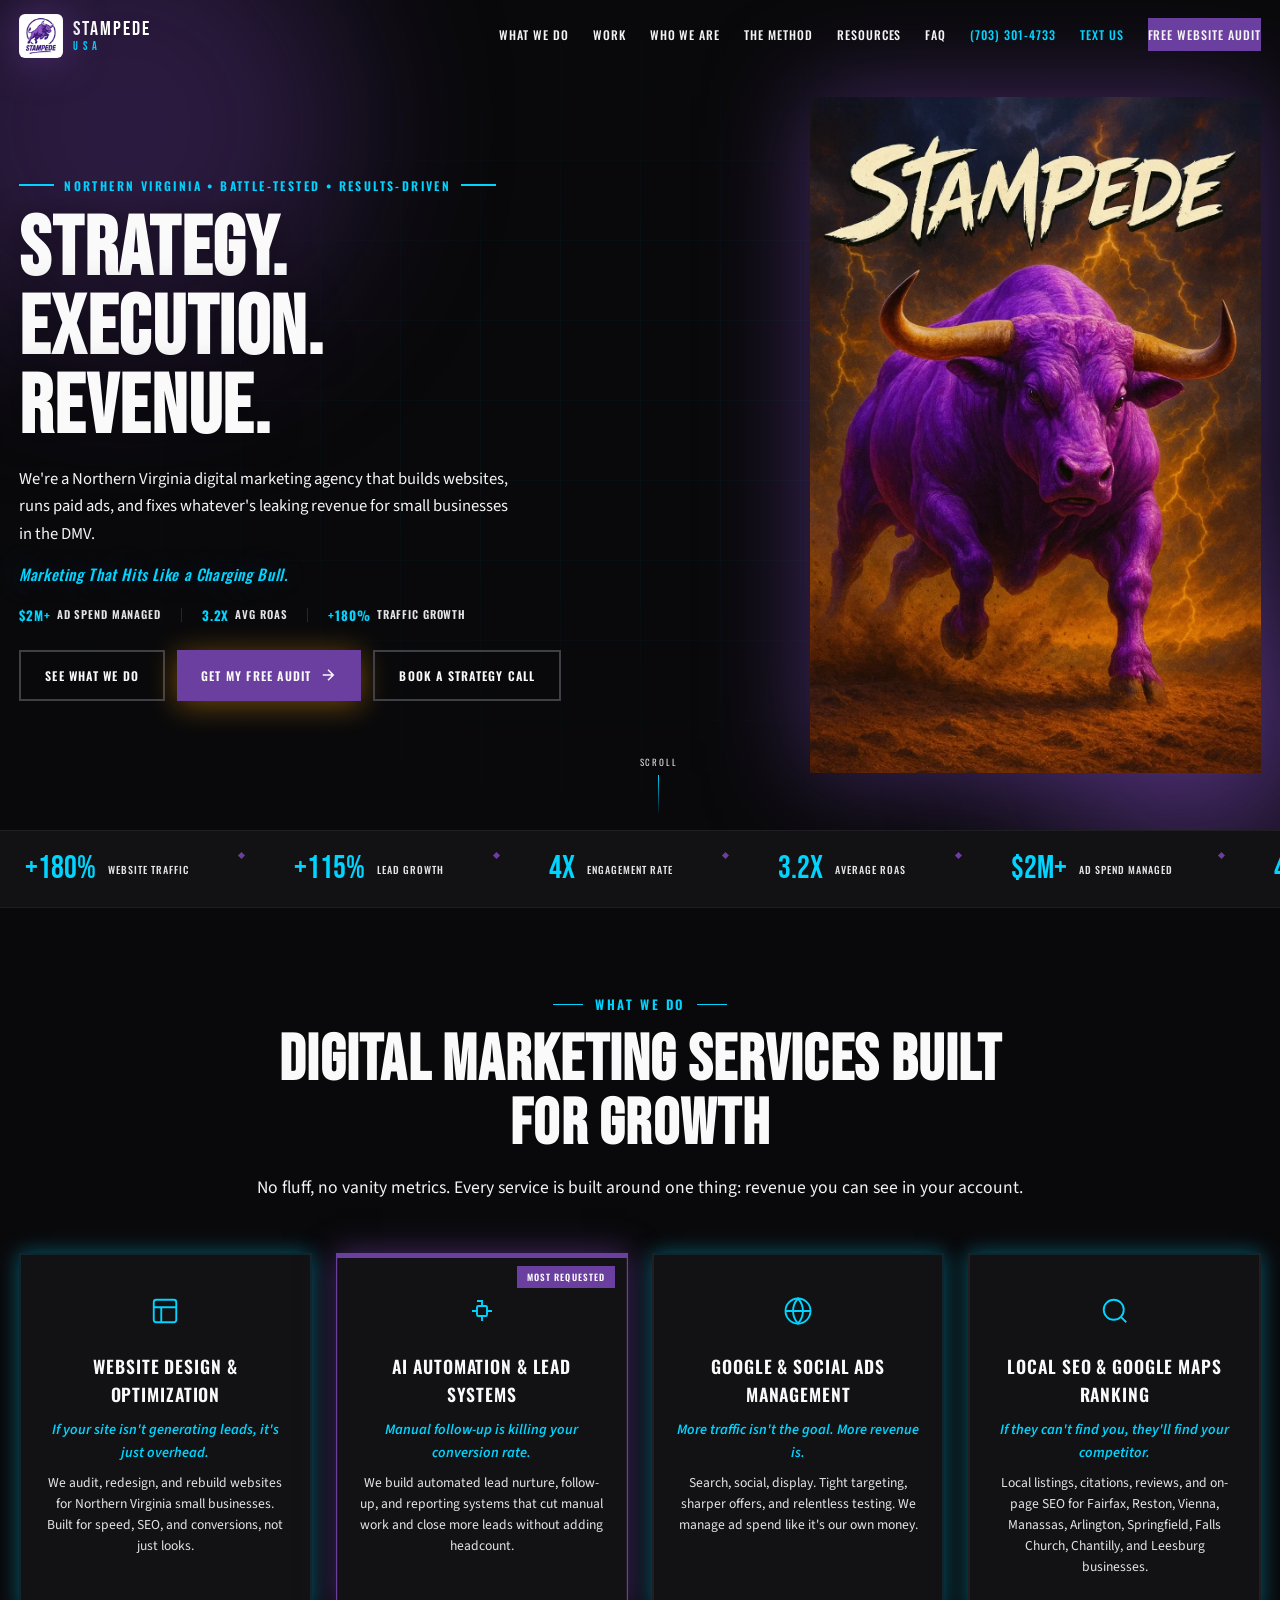
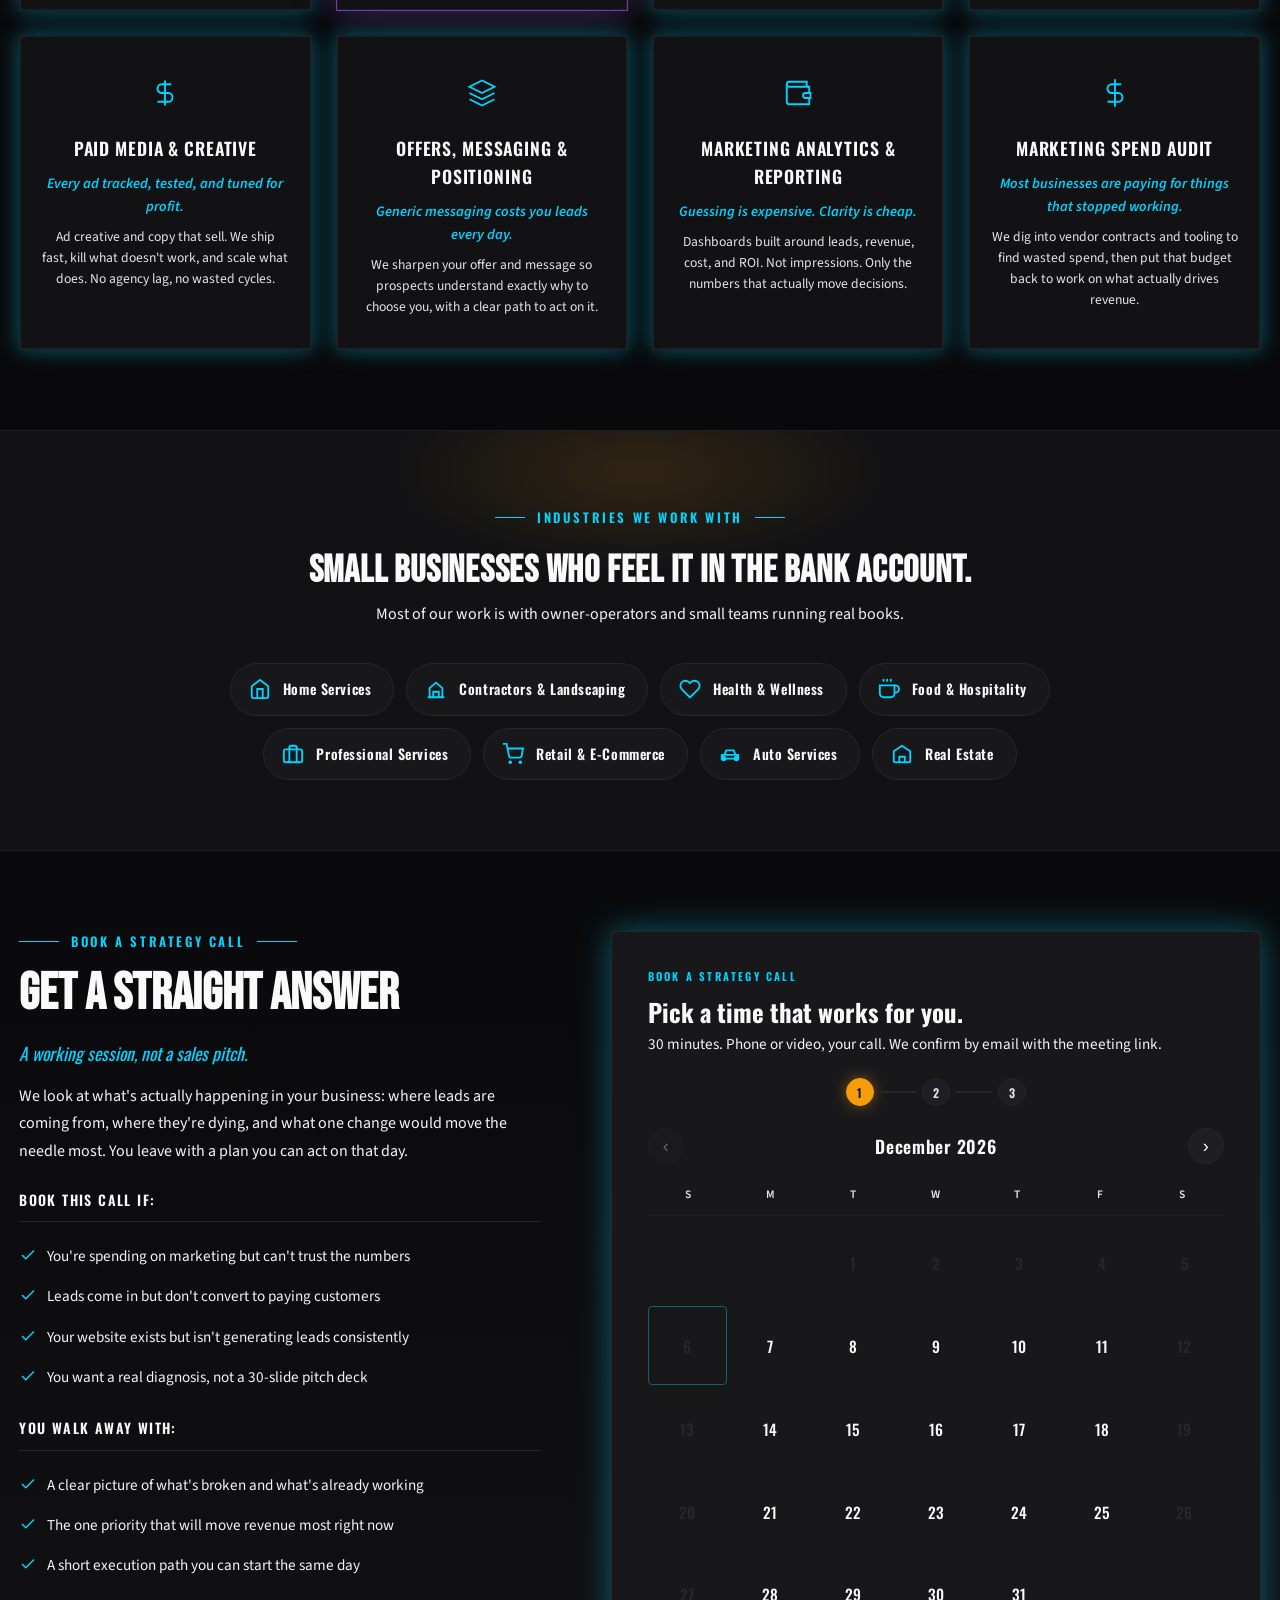
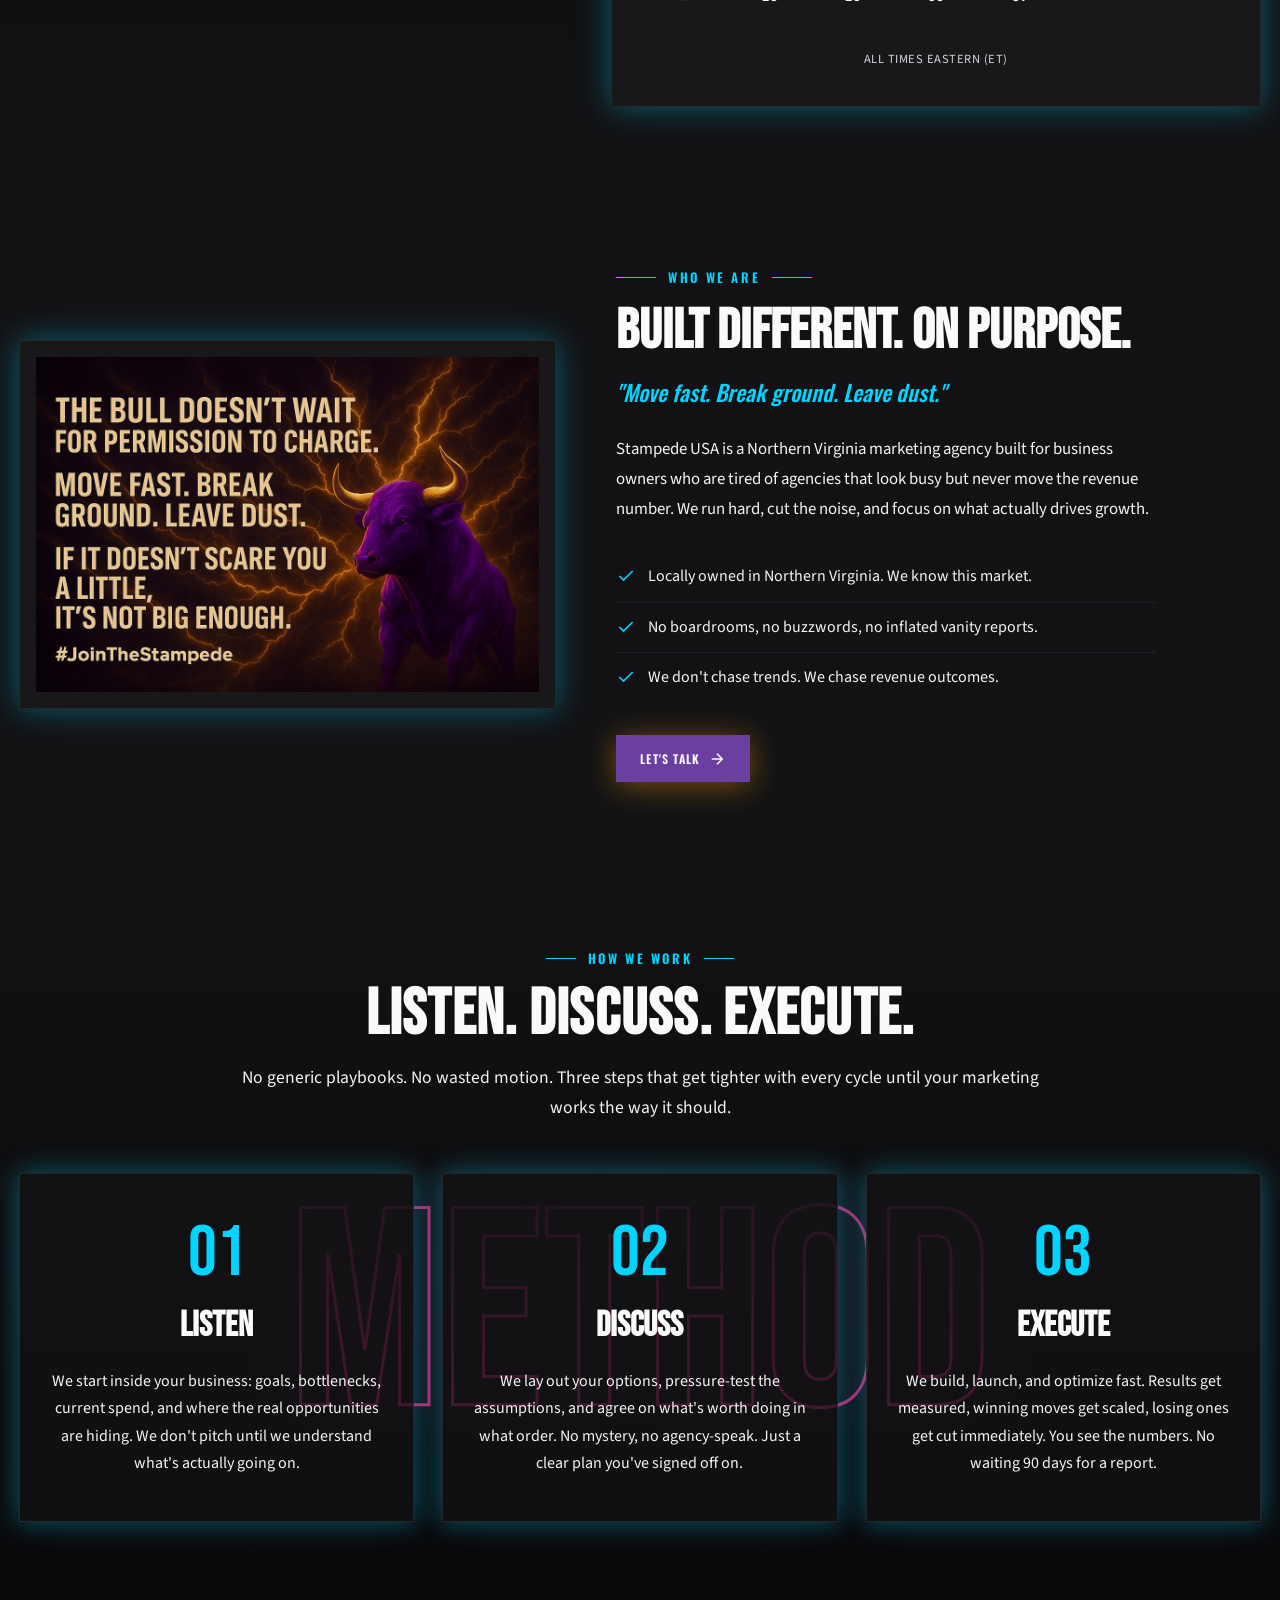
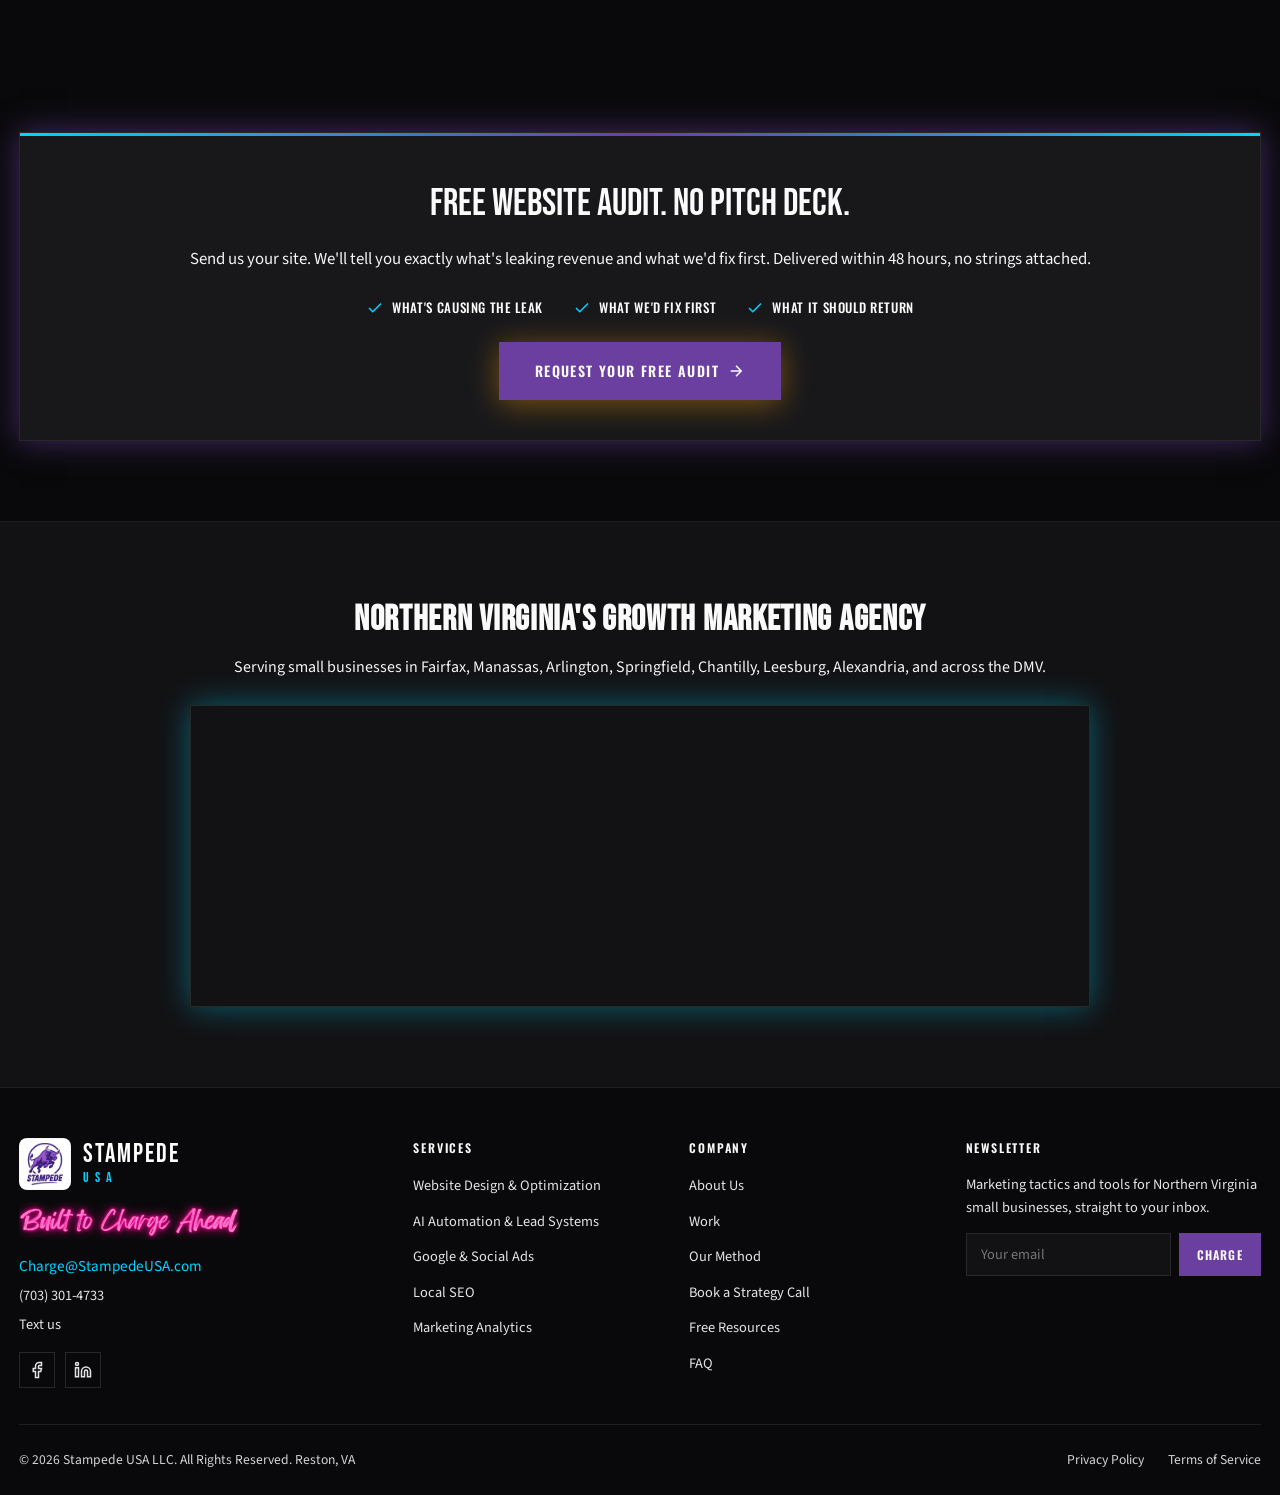
==== index.html @ 3014bf24 "Audit remediation: bot protection, image weight, dead code, exposure Bot protection: - Honeypot fiel" ====
<!DOCTYPE html>
<html lang="en">
<head>
  <meta charset="UTF-8">
  <meta name="viewport" content="width=device-width, initial-scale=1.0">

  <!-- ═══════════════════════════════════════════════════════════
       SEO — TITLE & META
       Title: 56 chars, keyword-first, under 60-char cutoff
       Description: 158 chars, geo-specific, conversion-oriented
  ═══════════════════════════════════════════════════════════ -->
  <title>Stampede USA | Digital Marketing Agency Northern Virginia</title>
  <meta name="description" content="Northern Virginia digital marketing agency. More leads, more revenue. Websites, paid ads, local SEO, and AI automation for DMV small businesses.">
  <meta name="robots" content="index, follow">
  <link rel="canonical" href="https://www.stampedeusa.com/">

  <!-- ═══════════════════════════════════════════════════════════
       OPEN GRAPH — Social sharing previews
  ═══════════════════════════════════════════════════════════ -->
  <meta property="og:type" content="website">
  <meta property="og:site_name" content="Stampede USA">
  <meta property="og:title" content="Stampede USA | Digital Marketing Agency Northern Virginia">
  <meta property="og:description" content="Northern Virginia digital marketing agency. More leads, more revenue. Websites, paid ads, local SEO, and AI automation for DMV small businesses.">
  <meta property="og:url" content="https://www.stampedeusa.com/">
  <meta property="og:image" content="https://www.stampedeusa.com/assets/images/og-image.jpg">
  <meta property="og:image:width" content="1024">
  <meta property="og:image:height" content="1024">
  <meta name="twitter:card" content="summary_large_image">
  <meta name="twitter:title" content="Stampede USA | Digital Marketing Agency Northern Virginia">
  <meta name="twitter:description" content="Northern Virginia digital marketing agency. More leads, more revenue. Websites, paid ads, local SEO, and AI automation for DMV small businesses.">
  <meta name="twitter:image" content="https://www.stampedeusa.com/assets/images/og-image.jpg">

  <!-- ═══════════════════════════════════════════════════════════
       SCHEMA MARKUP — LocalBusiness + Service + FAQPage
       Placed in <head> to ensure crawlability (not blocked by
       Squarespace's rendering pipeline)
  ═══════════════════════════════════════════════════════════ -->
  <script type="application/ld+json">
  {
    "@context": "https://schema.org",
    "@graph": [
      {
        "@type": "LocalBusiness",
        "@id": "https://www.stampedeusa.com/#business",
        "name": "Stampede USA",
        "description": "Digital marketing agency in Northern Virginia specializing in websites, paid ads, local SEO, and AI automation for small businesses.",
        "url": "https://www.stampedeusa.com",
        "telephone": "+17033014733",
        "email": "charge@stampedeusa.com",
        "logo": "https://www.stampedeusa.com/assets/images/favicon.png",
        "image": "https://www.stampedeusa.com/assets/images/og-image.jpg",
        "address": {
          "@type": "PostalAddress",
          "addressLocality": "Reston",
          "addressRegion": "VA",
          "postalCode": "20190",
          "addressCountry": "US"
        },
        "geo": {
          "@type": "GeoCoordinates",
          "latitude": 38.9587,
          "longitude": -77.3464
        },
        "areaServed": [
          "Fairfax", "Manassas", "Arlington",
          "Springfield", "Chantilly", "Leesburg",
          "Alexandria", "Northern Virginia", "DMV"
        ],
        "serviceType": [
          "Digital Marketing",
          "Website Design",
          "Google Ads Management",
          "Local SEO",
          "AI Automation",
          "Paid Media",
          "Marketing Analytics"
        ],
        "priceRange": "$$",
        "openingHoursSpecification": {
          "@type": "OpeningHoursSpecification",
          "dayOfWeek": ["Monday","Tuesday","Wednesday","Thursday","Friday"],
          "opens": "09:00",
          "closes": "18:00"
        },
        "sameAs": [
          "https://www.facebook.com/RunWithStampede",
          "https://www.linkedin.com/company/stampedeusa/"
        ]
      },
      {
        "@type": "WebSite",
        "@id": "https://www.stampedeusa.com/#website",
        "url": "https://www.stampedeusa.com",
        "name": "Stampede USA",
        "description": "Northern Virginia digital marketing agency",
        "publisher": {"@id": "https://www.stampedeusa.com/#business"}
      },
      {
        "@type": "WebPage",
        "@id": "https://www.stampedeusa.com/#webpage",
        "url": "https://www.stampedeusa.com",
        "name": "Stampede USA | Digital Marketing Agency Northern Virginia",
        "isPartOf": {"@id": "https://www.stampedeusa.com/#website"},
        "about": {"@id": "https://www.stampedeusa.com/#business"},
        "description": "Northern Virginia digital marketing agency helping small businesses get more leads, revenue, and growth.",
        "breadcrumb": {
          "@type": "BreadcrumbList",
          "itemListElement": [{"@type": "ListItem", "position": 1, "name": "Home", "item": "https://www.stampedeusa.com"}]
        }
      }
    ]
  }
  </script>

  <!-- ═══════════════════════════════════════════════════════════
       PERFORMANCE — Font preconnect + preload
       Eliminates render-blocking font requests
  ═══════════════════════════════════════════════════════════ -->
  <link rel="preconnect" href="https://fonts.googleapis.com">
  <link rel="preconnect" href="https://fonts.gstatic.com" crossorigin>
  <link rel="preload" as="style" href="https://fonts.googleapis.com/css2?family=Bebas+Neue&family=Oswald:wght@400;500;600&family=Source+Sans+3:wght@400;600&display=swap">
  <link rel="stylesheet" href="https://fonts.googleapis.com/css2?family=Bebas+Neue&family=Oswald:wght@400;500;600&family=Source+Sans+3:wght@400;600&display=swap" media="print" onload="this.media='all'">
  <noscript><link rel="stylesheet" href="https://fonts.googleapis.com/css2?family=Bebas+Neue&family=Oswald:wght@400;500;600&family=Source+Sans+3:wght@400;600&display=swap"></noscript>

  <!-- FAVICON — replace with actual favicon files -->
  <link rel="icon" type="image/png" href="assets/images/favicon.png">
  <link rel="apple-touch-icon" href="assets/images/apple-touch-icon.png">

  <!-- STYLESHEET -->
  <link rel="stylesheet" href="css/style.css">

  <!-- ═══════════════════════════════════════════════════════════
       GOOGLE ANALYTICS 4 — G-9PWD1RL4FX
  ═══════════════════════════════════════════════════════════ -->
  <script async src="https://www.googletagmanager.com/gtag/js?id=G-9PWD1RL4FX"></script>
  <script>
    window.dataLayer = window.dataLayer || [];
    function gtag(){dataLayer.push(arguments);}
    gtag('js', new Date());
    gtag('config', 'G-9PWD1RL4FX');
  </script>
</head>
<body>

<!-- ═══════════════════════════════════════════════════════════════
     SKIP NAVIGATION — Accessibility / ADA (audit fix)
═══════════════════════════════════════════════════════════════ -->
<a href="#stmp-hero" class="skip-nav">Skip to main content</a>

<!-- ═══════════════════════════════════════════════════════════════
     NAVIGATION
     AUDIT FIX: Phone number added to nav (was footer-only)
     AUDIT FIX: Clean anchor links — no backtick syntax errors
═══════════════════════════════════════════════════════════════ -->
<nav id="stmp-nav" aria-label="Main navigation">
  <div class="stmp-nav-container">
    <a href="index.html" class="stmp-nav-logo" aria-label="Stampede USA Digital Marketing Agency in Northern Virginia">
      <img src="assets/images/favicon.png" alt="Stampede USA" width="44" height="44" loading="eager" style="height:44px;width:auto;">
      <span class="stmp-nav-logo-text">STAMPEDE <span>USA</span></span>
    </a>
    <ul class="stmp-nav-links" role="list">
      <li><a href="#stmp-services">What We Do</a></li>
      <li><a href="work.html">Work</a></li>
      <li><a href="#stmp-about">Who We Are</a></li>
      <li><a href="#stmp-method">The Method</a></li>
      <li><a href="resources.html">Resources</a></li>
      <li><a href="faq.html">FAQ</a></li>
      <!-- AUDIT FIX: Phone in nav for local B2B buyers who prefer to call -->
      <li><a href="tel:+17033014733" class="stmp-nav-phone" aria-label="Call Stampede USA">(703) 301-4733</a></li>
      <li><a href="sms:+17033014733" class="stmp-nav-phone" aria-label="Text Stampede USA">Text us</a></li>
      <li><a href="#stmp-audit" class="stmp-nav-cta" id="navAuditBtn">Free Website Audit</a></li>
    </ul>
    <button class="stmp-nav-toggle" id="stmpNavToggle" aria-label="Open navigation menu" aria-expanded="false" aria-controls="stmp-mobile-menu">
      <span></span><span></span><span></span>
    </button>
  </div>
</nav>

<!-- MOBILE MENU -->
<div id="stmp-mobile-menu" role="dialog" aria-modal="true" aria-label="Navigation menu">
  <button class="stmp-mobile-menu-close" id="stmpMobileClose" aria-label="Close navigation menu">&times;</button>
  <div class="stmp-mobile-menu-cta"><a href="#stmp-audit" class="mobileAuditBtn">Free Website Audit</a></div>
  <ul class="stmp-mobile-menu-links" role="list">
    <li><a href="#stmp-services">What We Do</a></li>
    <li><a href="work.html">Work</a></li>
    <li><a href="#stmp-about">Who We Are</a></li>
    <li><a href="#stmp-method">The Method</a></li>
    <li><a href="resources.html">Resources</a></li>
    <li><a href="faq.html">FAQ</a></li>
    <li><a href="tel:+17033014733">(703) 301-4733</a></li>
    <li><a href="sms:+17033014733">Text us</a></li>
    <li><a href="#stmp-strategy">Contact Us</a></li>
  </ul>
</div>

<!-- ═══════════════════════════════════════════════════════════════
     HERO
     SEO: H1 targets "digital marketing agency Northern Virginia"
     LCP: fetchpriority=high on WebP hero image
     CLS: explicit width/height on all images
═══════════════════════════════════════════════════════════════ -->
<main id="main-content">
<section id="stmp-hero" aria-label="Stampede USA Digital Marketing Agency in Northern Virginia">
  <div class="stmp-hero-grid" aria-hidden="true"></div>
  <div class="stmp-hero-orb stmp-hero-orb-1" aria-hidden="true"></div>
  <div class="stmp-hero-orb stmp-hero-orb-2" aria-hidden="true"></div>
  <div class="stmp-hero-orb stmp-hero-orb-3" aria-hidden="true"></div>
  <div class="stmp-hero-container">
    <div class="stmp-hero-content">
      <div class="stmp-hero-kicker" aria-hidden="true">Northern Virginia &bull; Battle-Tested &bull; Results-Driven</div>
      <h1 class="stmp-hero-headline">
        <span>Strategy.</span>
        <span>Execution.</span>
        <span>Revenue.</span>
      </h1>
      <p class="stmp-hero-sub">We're a Northern Virginia digital marketing agency that builds websites, runs paid ads, and fixes whatever's leaking revenue for small businesses in the DMV.</p>
      <p class="stmp-hero-tagline">Marketing That Hits Like a Charging Bull.</p>
      <div class="stmp-hero-proof" aria-label="Agency results at a glance">
        <div class="stmp-hero-proof-item"><strong>$2M+</strong> Ad Spend Managed</div>
        <div class="stmp-hero-proof-divider" aria-hidden="true"></div>
        <div class="stmp-hero-proof-item"><strong>3.2x</strong> Avg ROAS</div>
        <div class="stmp-hero-proof-divider" aria-hidden="true"></div>
        <div class="stmp-hero-proof-item"><strong>+180%</strong> Traffic Growth</div>
      </div>
      <div class="stmp-hero-buttons">
        <a href="#stmp-services" class="stmp-btn stmp-btn-secondary">See What We Do</a>
        <a href="#stmp-audit" class="stmp-btn stmp-btn-primary audit-trigger">
          Get My Free Audit
          <svg class="stmp-btn-arrow" width="18" height="18" viewBox="0 0 24 24" fill="none" stroke="currentColor" stroke-width="2" aria-hidden="true"><path d="M5 12h14M12 5l7 7-7 7"/></svg>
        </a>
        <a href="#stmp-strategy" class="stmp-btn stmp-btn-secondary">Book a Strategy Call</a>
      </div>
    </div>
    <div class="stmp-hero-visual" aria-hidden="true">
      <div class="stmp-hero-ring"></div>
      <div class="stmp-hero-ring stmp-hero-ring-2"></div>
      <img
        class="stmp-hero-bull"
        src="assets/images/bull.webp"
        alt="Stampede bull charging forward"
        width="460"
        height="520"
        fetchpriority="high"
        decoding="async">
    </div>
  </div>
  <div class="stmp-hero-scroll" aria-hidden="true">
    <span>Scroll</span>
    <div class="stmp-scroll-line"></div>
  </div>
</section>

<!-- MARQUEE: stats ticker -->
<div id="stmp-marquee" aria-label="Key agency performance metrics" role="region">
  <div class="stmp-marquee-track" aria-hidden="true">
    <div class="stmp-marquee-content">
      <div class="stmp-marquee-item"><span class="number">+180%</span><span class="label">Website Traffic</span></div><div class="stmp-marquee-divider"></div>
      <div class="stmp-marquee-item"><span class="number">+115%</span><span class="label">Lead Growth</span></div><div class="stmp-marquee-divider"></div>
      <div class="stmp-marquee-item"><span class="number">4x</span><span class="label">Engagement Rate</span></div><div class="stmp-marquee-divider"></div>
      <div class="stmp-marquee-item"><span class="number">3.2x</span><span class="label">Average ROAS</span></div><div class="stmp-marquee-divider"></div>
      <div class="stmp-marquee-item"><span class="number">$2M+</span><span class="label">Ad Spend Managed</span></div><div class="stmp-marquee-divider"></div>
      <div class="stmp-marquee-item"><span class="number">47%</span><span class="label">Avg Cost Reduction</span></div><div class="stmp-marquee-divider"></div>
      <div class="stmp-marquee-item"><span class="number">365</span><span class="label">Days Per Year</span></div><div class="stmp-marquee-divider"></div>
    </div>
    <div class="stmp-marquee-content" aria-hidden="true">
      <div class="stmp-marquee-item"><span class="number">+180%</span><span class="label">Website Traffic</span></div><div class="stmp-marquee-divider"></div>
      <div class="stmp-marquee-item"><span class="number">+115%</span><span class="label">Lead Growth</span></div><div class="stmp-marquee-divider"></div>
      <div class="stmp-marquee-item"><span class="number">4x</span><span class="label">Engagement Rate</span></div><div class="stmp-marquee-divider"></div>
      <div class="stmp-marquee-item"><span class="number">3.2x</span><span class="label">Average ROAS</span></div><div class="stmp-marquee-divider"></div>
      <div class="stmp-marquee-item"><span class="number">$2M+</span><span class="label">Ad Spend Managed</span></div><div class="stmp-marquee-divider"></div>
      <div class="stmp-marquee-item"><span class="number">47%</span><span class="label">Avg Cost Reduction</span></div><div class="stmp-marquee-divider"></div>
      <div class="stmp-marquee-item"><span class="number">365</span><span class="label">Days Per Year</span></div><div class="stmp-marquee-divider"></div>
    </div>
  </div>
</div>

<!-- ═══════════════════════════════════════════════════════════════
     SERVICES
     AUDIT FIX: AI Automation moved to position 2 — it's the
     actual market differentiator. No other local agency leads with it.
     H2 + H3 heading hierarchy clean throughout.
═══════════════════════════════════════════════════════════════ -->
<section id="stmp-services" class="stmp-section" aria-labelledby="services-heading">
  <div class="stmp-container">
    <div class="stmp-section-header stmp-reveal">
      <div class="stmp-section-tag">What We Do</div>
      <h2 class="stmp-section-title" id="services-heading">Digital Marketing Services Built for Growth</h2>
      <p class="stmp-section-sub">No fluff, no vanity metrics. Every service is built around one thing: revenue you can see in your account.</p>
    </div>
    <div class="stmp-services-grid">

      <article class="stmp-service-card stmp-reveal">
        <div class="stmp-service-icon" aria-hidden="true"><svg viewBox="0 0 24 24" fill="none" stroke="currentColor"><rect x="3" y="3" width="18" height="18" rx="2"/><path d="M3 9h18M9 21V9"/></svg></div>
        <h3 class="stmp-service-title">Website Design &amp; Optimization</h3>
        <p class="stmp-service-hook">If your site isn't generating leads, it's just overhead.</p>
        <p class="stmp-service-desc">We audit, redesign, and rebuild websites for Northern Virginia small businesses. Built for speed, SEO, and conversions, not just looks.</p>
      </article>

      <!-- AUDIT FIX: AI Automation promoted to #2 — genuine market differentiator -->
      <article class="stmp-service-card stmp-service-card--featured stmp-reveal stmp-reveal-delay-1">
        <div class="stmp-service-featured-badge">Most Requested</div>
        <div class="stmp-service-icon" aria-hidden="true"><svg viewBox="0 0 24 24" fill="none" stroke="currentColor"><path d="M12 8V4H8"/><rect x="8" y="8" width="8" height="8" rx="1"/><path d="M4 12h4M16 12h4M12 16v4"/></svg></div>
        <h3 class="stmp-service-title">AI Automation &amp; Lead Systems</h3>
        <p class="stmp-service-hook">Manual follow-up is killing your conversion rate.</p>
        <p class="stmp-service-desc">We build automated lead nurture, follow-up, and reporting systems that cut manual work and close more leads without adding headcount.</p>
      </article>

      <article class="stmp-service-card stmp-reveal stmp-reveal-delay-2">
        <div class="stmp-service-icon" aria-hidden="true"><svg viewBox="0 0 24 24" fill="none" stroke="currentColor"><circle cx="12" cy="12" r="10"/><path d="M2 12h20M12 2a15.3 15.3 0 0 1 4 10 15.3 15.3 0 0 1-4 10 15.3 15.3 0 0 1-4-10 15.3 15.3 0 0 1 4-10z"/></svg></div>
        <h3 class="stmp-service-title">Google &amp; Social Ads Management</h3>
        <p class="stmp-service-hook">More traffic isn't the goal. More revenue is.</p>
        <p class="stmp-service-desc">Search, social, display. Tight targeting, sharper offers, and relentless testing. We manage ad spend like it's our own money.</p>
      </article>

      <article class="stmp-service-card stmp-reveal stmp-reveal-delay-3">
        <div class="stmp-service-icon" aria-hidden="true"><svg viewBox="0 0 24 24" fill="none" stroke="currentColor"><circle cx="11" cy="11" r="8"/><path d="m21 21-4.35-4.35"/></svg></div>
        <h3 class="stmp-service-title">Local SEO &amp; Google Maps Ranking</h3>
        <p class="stmp-service-hook">If they can't find you, they'll find your competitor.</p>
        <p class="stmp-service-desc">Local listings, citations, reviews, and on-page SEO for Fairfax, Reston, Vienna, Manassas, Arlington, Springfield, Falls Church, Chantilly, and Leesburg businesses.</p>
      </article>

      <article class="stmp-service-card stmp-reveal">
        <div class="stmp-service-icon" aria-hidden="true"><svg viewBox="0 0 24 24" fill="none" stroke="currentColor"><path d="M12 2v20M17 5H9.5a3.5 3.5 0 0 0 0 7h5a3.5 3.5 0 0 1 0 7H6"/></svg></div>
        <h3 class="stmp-service-title">Paid Media &amp; Creative</h3>
        <p class="stmp-service-hook">Every ad tracked, tested, and tuned for profit.</p>
        <p class="stmp-service-desc">Ad creative and copy that sell. We ship fast, kill what doesn't work, and scale what does. No agency lag, no wasted cycles.</p>
      </article>

      <article class="stmp-service-card stmp-reveal stmp-reveal-delay-1">
        <div class="stmp-service-icon" aria-hidden="true"><svg viewBox="0 0 24 24" fill="none" stroke="currentColor"><polygon points="12 2 2 7 12 12 22 7 12 2"/><polyline points="2 17 12 22 22 17"/><polyline points="2 12 12 17 22 12"/></svg></div>
        <h3 class="stmp-service-title">Offers, Messaging &amp; Positioning</h3>
        <p class="stmp-service-hook">Generic messaging costs you leads every day.</p>
        <p class="stmp-service-desc">We sharpen your offer and message so prospects understand exactly why to choose you, with a clear path to act on it.</p>
      </article>

      <article class="stmp-service-card stmp-reveal stmp-reveal-delay-2">
        <div class="stmp-service-icon" aria-hidden="true"><svg viewBox="0 0 24 24" fill="none" stroke="currentColor"><path d="M21 12V7H5a2 2 0 0 1 0-4h14v4"/><path d="M3 5v14a2 2 0 0 0 2 2h16v-5"/><path d="M18 12a2 2 0 0 0 0 4h4v-4Z"/></svg></div>
        <h3 class="stmp-service-title">Marketing Analytics &amp; Reporting</h3>
        <p class="stmp-service-hook">Guessing is expensive. Clarity is cheap.</p>
        <p class="stmp-service-desc">Dashboards built around leads, revenue, cost, and ROI. Not impressions. Only the numbers that actually move decisions.</p>
      </article>

      <article class="stmp-service-card stmp-reveal stmp-reveal-delay-3">
        <div class="stmp-service-icon" aria-hidden="true"><svg viewBox="0 0 24 24" fill="none" stroke="currentColor"><line x1="12" y1="1" x2="12" y2="23"/><path d="M17 5H9.5a3.5 3.5 0 0 0 0 7h5a3.5 3.5 0 0 1 0 7H6"/></svg></div>
        <h3 class="stmp-service-title">Marketing Spend Audit</h3>
        <p class="stmp-service-hook">Most businesses are paying for things that stopped working.</p>
        <p class="stmp-service-desc">We dig into vendor contracts and tooling to find wasted spend, then put that budget back to work on what actually drives revenue.</p>
      </article>

    </div>
  </div>
</section>

<!-- ═══════════════════════════════════════════════════════════════
     INDUSTRIES WE WORK WITH
═══════════════════════════════════════════════════════════════ -->
<section id="stmp-industries" class="stmp-industries-section" aria-labelledby="industries-heading">
  <div class="stmp-container">
    <div class="stmp-industries-head stmp-reveal">
      <div class="stmp-section-tag">Industries We Work With</div>
      <h2 class="stmp-industries-title" id="industries-heading">Small businesses who feel it in the bank account.</h2>
      <p class="stmp-industries-sub">Most of our work is with owner-operators and small teams running real books.</p>
    </div>
    <div class="stmp-industries-grid stmp-reveal">
      <div class="stmp-industry-tile">
        <svg viewBox="0 0 24 24" fill="none" stroke="currentColor" stroke-width="2" aria-hidden="true"><path d="M3 9l9-7 9 7v11a2 2 0 0 1-2 2H5a2 2 0 0 1-2-2z"/><polyline points="9 22 9 12 15 12 15 22"/></svg>
        <span>Home Services</span>
      </div>
      <div class="stmp-industry-tile">
        <svg viewBox="0 0 24 24" fill="none" stroke="currentColor" stroke-width="2" aria-hidden="true"><path d="M3 21h18M5 21V11l7-6 7 6v10"/><path d="M9 21v-6h6v6"/></svg>
        <span>Contractors &amp; Landscaping</span>
      </div>
      <div class="stmp-industry-tile">
        <svg viewBox="0 0 24 24" fill="none" stroke="currentColor" stroke-width="2" aria-hidden="true"><path d="M20.84 4.61a5.5 5.5 0 0 0-7.78 0L12 5.67l-1.06-1.06a5.5 5.5 0 0 0-7.78 7.78l1.06 1.06L12 21.23l7.78-7.78 1.06-1.06a5.5 5.5 0 0 0 0-7.78z"/></svg>
        <span>Health &amp; Wellness</span>
      </div>
      <div class="stmp-industry-tile">
        <svg viewBox="0 0 24 24" fill="none" stroke="currentColor" stroke-width="2" aria-hidden="true"><path d="M18 8h1a4 4 0 0 1 0 8h-1"/><path d="M2 8h16v9a4 4 0 0 1-4 4H6a4 4 0 0 1-4-4z"/><line x1="6" y1="1" x2="6" y2="4"/><line x1="10" y1="1" x2="10" y2="4"/><line x1="14" y1="1" x2="14" y2="4"/></svg>
        <span>Food &amp; Hospitality</span>
      </div>
      <div class="stmp-industry-tile">
        <svg viewBox="0 0 24 24" fill="none" stroke="currentColor" stroke-width="2" aria-hidden="true"><rect x="2" y="7" width="20" height="14" rx="2"/><path d="M16 21V5a2 2 0 0 0-2-2h-4a2 2 0 0 0-2 2v16"/></svg>
        <span>Professional Services</span>
      </div>
      <div class="stmp-industry-tile">
        <svg viewBox="0 0 24 24" fill="none" stroke="currentColor" stroke-width="2" aria-hidden="true"><circle cx="9" cy="21" r="1"/><circle cx="20" cy="21" r="1"/><path d="M1 1h4l2.68 13.39a2 2 0 0 0 2 1.61h9.72a2 2 0 0 0 2-1.61L23 6H6"/></svg>
        <span>Retail &amp; E-Commerce</span>
      </div>
      <div class="stmp-industry-tile">
        <svg viewBox="0 0 24 24" fill="none" stroke="currentColor" stroke-width="2" aria-hidden="true"><path d="M7 17h10M6 13l2-5h8l2 5M7 17a2 2 0 1 1-4 0 2 2 0 0 1 4 0zM21 17a2 2 0 1 1-4 0 2 2 0 0 1 4 0zM3 13h18v4H3z"/></svg>
        <span>Auto Services</span>
      </div>
      <div class="stmp-industry-tile">
        <svg viewBox="0 0 24 24" fill="none" stroke="currentColor" stroke-width="2" aria-hidden="true"><path d="M3 21V9l9-6 9 6v12"/><path d="M9 21v-6h6v6"/><path d="M3 21h18"/></svg>
        <span>Real Estate</span>
      </div>
    </div>
  </div>
</section>

<!-- ═══════════════════════════════════════════════════════════════
     STRATEGY CALL
     AUDIT FIX: Acuity iframe lazy-loaded via IntersectionObserver
     in main.js — eliminates LCP drag for users who never scroll here
═══════════════════════════════════════════════════════════════ -->
<section id="stmp-strategy" class="stmp-section" aria-labelledby="strategy-heading">
  <div class="stmp-container">
    <div class="stmp-strategy-layout">
      <div class="stmp-strategy-content stmp-reveal">
        <div class="stmp-strategy-tag">Book a Strategy Call</div>
        <h2 class="stmp-strategy-title" id="strategy-heading">Get a Straight Answer</h2>
        <p class="stmp-strategy-subtitle">A working session, not a sales pitch.</p>
        <p class="stmp-strategy-text">We look at what's actually happening in your business: where leads are coming from, where they're dying, and what one change would move the needle most. You leave with a plan you can act on that day.</p>
        <div class="stmp-strategy-list">
          <h3 class="stmp-list-heading">Book This Call If:</h3>
          <ul>
            <li><svg class="icon" width="18" height="18" viewBox="0 0 24 24" fill="none" stroke="currentColor" stroke-width="2" aria-hidden="true"><polyline points="20 6 9 17 4 12"/></svg>You're spending on marketing but can't trust the numbers</li>
            <li><svg class="icon" width="18" height="18" viewBox="0 0 24 24" fill="none" stroke="currentColor" stroke-width="2" aria-hidden="true"><polyline points="20 6 9 17 4 12"/></svg>Leads come in but don't convert to paying customers</li>
            <li><svg class="icon" width="18" height="18" viewBox="0 0 24 24" fill="none" stroke="currentColor" stroke-width="2" aria-hidden="true"><polyline points="20 6 9 17 4 12"/></svg>Your website exists but isn't generating leads consistently</li>
            <li><svg class="icon" width="18" height="18" viewBox="0 0 24 24" fill="none" stroke="currentColor" stroke-width="2" aria-hidden="true"><polyline points="20 6 9 17 4 12"/></svg>You want a real diagnosis, not a 30-slide pitch deck</li>
          </ul>
        </div>
        <div class="stmp-strategy-list">
          <h3 class="stmp-list-heading">You Walk Away With:</h3>
          <ul>
            <li><svg class="icon" width="18" height="18" viewBox="0 0 24 24" fill="none" stroke="currentColor" stroke-width="2" aria-hidden="true"><polyline points="20 6 9 17 4 12"/></svg>A clear picture of what's broken and what's already working</li>
            <li><svg class="icon" width="18" height="18" viewBox="0 0 24 24" fill="none" stroke="currentColor" stroke-width="2" aria-hidden="true"><polyline points="20 6 9 17 4 12"/></svg>The one priority that will move revenue most right now</li>
            <li><svg class="icon" width="18" height="18" viewBox="0 0 24 24" fill="none" stroke="currentColor" stroke-width="2" aria-hidden="true"><polyline points="20 6 9 17 4 12"/></svg>A short execution path you can start the same day</li>
          </ul>
        </div>
      </div>
      <!-- SCHEDULER (calendar picker + time slot + contact form) -->
      <div class="stmp-scheduler stmp-reveal stmp-reveal-delay-1" id="stmpScheduler">
        <div class="stmp-sched-card">

          <div class="stmp-sched-header">
            <div class="stmp-modal-eyebrow">Book a Strategy Call</div>
            <h3 class="stmp-sched-title" id="schedHeadline">Pick a time that works for you.</h3>
            <p class="stmp-sched-sub" id="schedSub">30 minutes. Phone or video, your call. We confirm by email with the meeting link.</p>
          </div>

          <div class="stmp-sched-progress" aria-hidden="true">
            <span class="stmp-sched-step-dot is-active" data-dot="1">1</span>
            <span class="stmp-sched-step-line"></span>
            <span class="stmp-sched-step-dot" data-dot="2">2</span>
            <span class="stmp-sched-step-line"></span>
            <span class="stmp-sched-step-dot" data-dot="3">3</span>
          </div>

          <!-- STEP 1: CALENDAR -->
          <div class="stmp-sched-step" data-step="calendar">
            <div class="stmp-cal-controls">
              <button type="button" class="stmp-cal-nav" id="stmpCalPrev" aria-label="Previous month">&#8249;</button>
              <div class="stmp-cal-title" id="stmpCalTitle" aria-live="polite">Month Year</div>
              <button type="button" class="stmp-cal-nav" id="stmpCalNext" aria-label="Next month">&#8250;</button>
            </div>
            <div class="stmp-cal-dow" aria-hidden="true">
              <span>S</span><span>M</span><span>T</span><span>W</span><span>T</span><span>F</span><span>S</span>
            </div>
            <div class="stmp-cal-grid" id="stmpCalGrid" role="grid"></div>
            <p class="stmp-sched-tz">All times Eastern (ET)</p>
          </div>

          <!-- STEP 2: TIME SLOTS -->
          <div class="stmp-sched-step" data-step="time" hidden>
            <button type="button" class="stmp-sched-back" data-back="calendar">&#8249; Back to calendar</button>
            <div class="stmp-sched-picked">
              Available on <strong id="stmpTimeDateLabel">—</strong>
            </div>
            <div class="stmp-time-grid" id="stmpTimeGrid" role="list"></div>
          </div>

          <!-- STEP 3: CONTACT FORM -->
          <div class="stmp-sched-step" data-step="form" hidden>
            <button type="button" class="stmp-sched-back" data-back="time">&#8249; Change time</button>
            <div class="stmp-sched-picked">
              Booking <strong id="stmpFormWhenLabel">—</strong>
            </div>
            <form id="strategyCallForm" class="stmp-modal-form" novalidate>
              <input type="text" name="website_confirm" tabindex="-1" autocomplete="off" aria-hidden="true" class="stmp-honeypot">
              <input type="hidden" name="window1" id="scWindow1">

              <div class="stmp-form-row">
                <div class="stmp-form-group">
                  <label for="scFirstName">First Name <span aria-hidden="true">*</span></label>
                  <input type="text" id="scFirstName" name="firstName" required autocomplete="given-name" placeholder="Jane">
                </div>
                <div class="stmp-form-group">
                  <label for="scLastName">Last Name</label>
                  <input type="text" id="scLastName" name="lastName" autocomplete="family-name" placeholder="Smith">
                </div>
              </div>

              <div class="stmp-form-group">
                <label for="scEmail">Email <span aria-hidden="true">*</span></label>
                <input type="email" id="scEmail" name="email" required autocomplete="email" placeholder="jane@yourbusiness.com">
              </div>

              <div class="stmp-form-group">
                <label for="scPhone">Phone <span aria-hidden="true">*</span></label>
                <input type="tel" id="scPhone" name="phone" required autocomplete="tel" placeholder="(703) 555-0100">
              </div>

              <div class="stmp-form-group">
                <label for="scBusiness">Business or Website</label>
                <input type="text" id="scBusiness" name="business" autocomplete="organization" placeholder="Your business or website URL">
              </div>

              <div class="stmp-form-group">
                <label for="scNote">What should we look at first?</label>
                <textarea id="scNote" name="note" rows="3" placeholder="Google Ads not converting, new site plans, local SEO stuck, whatever's bugging you."></textarea>
              </div>

              <p class="stmp-form-privacy">We respect your privacy. <a href="privacy-policy.html">Privacy Policy</a></p>
              <button type="submit" class="stmp-form-submit" id="scSubmitBtn">
                Confirm the call &rarr;
              </button>
            </form>
          </div>

          <!-- SUCCESS VIEW -->
          <div class="stmp-sched-step" data-step="success" hidden>
            <div class="stmp-modal-success">
              <div class="stmp-success-icon" aria-hidden="true">&#10003;</div>
              <h3>You're booked.</h3>
              <p>We'll email you shortly at the address you provided to confirm <strong id="stmpSuccessWhen">your call</strong> and send the meeting link plus anything else we need before we jump on.</p>
              <p class="stmp-sched-success-sub">If anything changes, call <a href="tel:+17033014733">(703) 301-4733</a> or <a href="sms:+17033014733">text us</a>.</p>
            </div>
          </div>

        </div>
      </div>
    </div>
  </div>
</section>

<!-- ABOUT -->
<section id="stmp-about" class="stmp-section" aria-labelledby="about-heading">
  <div class="stmp-container">
    <div class="stmp-about-layout">
      <div class="stmp-about-visual stmp-reveal">
        <div class="stmp-about-image-wrapper">
          <img
            src="assets/images/creed.jpg"
            alt="Stampede USA agency creed. Move fast. Break ground. Leave dust."
            width="540"
            height="360"
            loading="lazy">
        </div>
      </div>
      <div class="stmp-about-content stmp-reveal stmp-reveal-delay-1">
        <div class="stmp-about-tag">Who We Are</div>
        <h2 class="stmp-about-title" id="about-heading">Built Different. On Purpose.</h2>
        <p class="stmp-about-creed">"Move fast. Break ground. Leave dust."</p>
        <p class="stmp-about-text">Stampede USA is a Northern Virginia marketing agency built for business owners who are tired of agencies that look busy but never move the revenue number. We run hard, cut the noise, and focus on what actually drives growth.</p>
        <ul class="stmp-about-list">
          <li><svg class="check" width="20" height="20" viewBox="0 0 24 24" fill="none" stroke="currentColor" stroke-width="2" aria-hidden="true"><polyline points="20 6 9 17 4 12"/></svg>Locally owned in Northern Virginia. We know this market.</li>
          <li><svg class="check" width="20" height="20" viewBox="0 0 24 24" fill="none" stroke="currentColor" stroke-width="2" aria-hidden="true"><polyline points="20 6 9 17 4 12"/></svg>No boardrooms, no buzzwords, no inflated vanity reports.</li>
          <li><svg class="check" width="20" height="20" viewBox="0 0 24 24" fill="none" stroke="currentColor" stroke-width="2" aria-hidden="true"><polyline points="20 6 9 17 4 12"/></svg>We don't chase trends. We chase revenue outcomes.</li>
        </ul>
        <a href="#stmp-strategy" class="stmp-btn stmp-btn-primary">
          Let's Talk
          <svg class="stmp-btn-arrow" width="18" height="18" viewBox="0 0 24 24" fill="none" stroke="currentColor" stroke-width="2" aria-hidden="true"><path d="M5 12h14M12 5l7 7-7 7"/></svg>
        </a>
      </div>
    </div>
  </div>
</section>

<!-- METHOD -->
<section id="stmp-method" class="stmp-section" aria-labelledby="method-heading">
  <div class="stmp-method-bg-text" aria-hidden="true">METHOD</div>
  <div class="stmp-container">
    <div class="stmp-section-header stmp-reveal">
      <div class="stmp-section-tag">How We Work</div>
      <h2 class="stmp-section-title" id="method-heading">Listen. Discuss. Execute.</h2>
      <p class="stmp-section-sub">No generic playbooks. No wasted motion. Three steps that get tighter with every cycle until your marketing works the way it should.</p>
    </div>
    <div class="stmp-method-grid">
      <div class="stmp-method-card stmp-reveal">
        <div class="stmp-method-number" aria-hidden="true">01</div>
        <h3 class="stmp-method-title">Listen</h3>
        <p class="stmp-method-desc">We start inside your business: goals, bottlenecks, current spend, and where the real opportunities are hiding. We don't pitch until we understand what's actually going on.</p>
      </div>
      <div class="stmp-method-card stmp-reveal stmp-reveal-delay-1">
        <div class="stmp-method-number" aria-hidden="true">02</div>
        <h3 class="stmp-method-title">Discuss</h3>
        <p class="stmp-method-desc">We lay out your options, pressure-test the assumptions, and agree on what's worth doing in what order. No mystery, no agency-speak. Just a clear plan you've signed off on.</p>
      </div>
      <div class="stmp-method-card stmp-reveal stmp-reveal-delay-2">
        <div class="stmp-method-number" aria-hidden="true">03</div>
        <h3 class="stmp-method-title">Execute</h3>
        <p class="stmp-method-desc">We build, launch, and optimize fast. Results get measured, winning moves get scaled, losing ones get cut immediately. You see the numbers. No waiting 90 days for a report.</p>
      </div>
    </div>
  </div>
</section>

<!-- AUDIT CTA SECTION -->
<section id="stmp-results" class="stmp-section">
  <div class="stmp-container">
    <div class="stmp-audit-inline stmp-reveal" id="stmp-audit">
      <div class="stmp-audit-inline-title">Free Website Audit. No Pitch Deck.</div>
      <p class="stmp-audit-inline-sub">Send us your site. We'll tell you exactly what's leaking revenue and what we'd fix first. Delivered within 48 hours, no strings attached.</p>
      <div class="stmp-audit-features">
        <div class="stmp-audit-feature"><svg width="18" height="18" viewBox="0 0 24 24" fill="none" stroke="currentColor" stroke-width="2" aria-hidden="true"><polyline points="20 6 9 17 4 12"/></svg>What's causing the leak</div>
        <div class="stmp-audit-feature"><svg width="18" height="18" viewBox="0 0 24 24" fill="none" stroke="currentColor" stroke-width="2" aria-hidden="true"><polyline points="20 6 9 17 4 12"/></svg>What we'd fix first</div>
        <div class="stmp-audit-feature"><svg width="18" height="18" viewBox="0 0 24 24" fill="none" stroke="currentColor" stroke-width="2" aria-hidden="true"><polyline points="20 6 9 17 4 12"/></svg>What it should return</div>
      </div>
      <a href="#stmp-audit" class="stmp-btn stmp-btn-audit audit-trigger">
        Request Your Free Audit
        <svg class="stmp-btn-arrow" width="18" height="18" viewBox="0 0 24 24" fill="none" stroke="currentColor" stroke-width="2" aria-hidden="true"><path d="M5 12h14M12 5l7 7-7 7"/></svg>
      </a>
    </div>
  </div>
</section>

<!-- MAP
     AUDIT FIX: Lazy-loaded via IntersectionObserver in main.js
     eliminates eager Google Maps iframe performance hit
-->
<section id="stmp-map" aria-label="Stampede USA location in Northern Virginia">
  <div class="stmp-container">
    <div class="stmp-section-header" style="margin-bottom:24px;max-width:960px">
      <h2 class="stmp-section-title" style="font-size:clamp(1.5rem,3vw,2.2rem)">Northern Virginia's Growth Marketing Agency</h2>
      <p class="stmp-section-sub" style="font-size:1rem">Serving small businesses in Fairfax, Manassas, Arlington, Springfield, Chantilly, Leesburg, Alexandria, and across the DMV.</p>
    </div>
    <div class="stmp-map-wrapper" id="mapContainer">
      <div class="stmp-iframe-placeholder stmp-map-placeholder" id="mapPlaceholder" aria-label="Loading map">
        <div class="stmp-iframe-placeholder-inner">
          <svg width="40" height="40" viewBox="0 0 24 24" fill="none" stroke="currentColor" stroke-width="1.5" aria-hidden="true"><path d="M12 2C8.13 2 5 5.13 5 9c0 5.25 7 13 7 13s7-7.75 7-13c0-3.87-3.13-7-7-7z"/><circle cx="12" cy="9" r="2.5"/></svg>
          <p>Reston, Northern Virginia</p>
        </div>
      </div>
      <iframe
        id="mapIframe"
        data-src="https://maps.google.com/maps?q=Tysons+Corner,VA&z=10&output=embed"
        title="Stampede USA digital marketing agency serving Fairfax County and Northern Virginia"
        referrerpolicy="no-referrer-when-downgrade"
        allowfullscreen
        style="display:none">
      </iframe>
    </div>
  </div>
</section>

<!-- FOOTER -->
<footer id="stmp-footer" itemscope itemtype="https://schema.org/LocalBusiness">
  <div class="stmp-container">
    <div class="stmp-footer-top">
      <div class="stmp-footer-brand">
        <div class="stmp-footer-logo-lockup">
          <img src="assets/images/favicon.png" alt="Stampede USA" width="52" height="52" loading="lazy" style="height:52px;width:auto;">
          <span class="stmp-footer-logo-text">STAMPEDE <span>USA</span></span>
        </div>
        <img
          class="stmp-footer-tagline-img"
          src="assets/images/tagline.png"
          alt="Built to Charge Ahead"
          width="240"
          height="60"
          loading="lazy">
        <!-- AUDIT FIX: Email obfuscated — JS decodes at runtime, bots get nothing -->
        <a href="#" class="stmp-footer-email" id="stmp-footer-email-link" itemprop="email"><span id="stmp-email-display"></span></a>
        <a href="tel:+17033014733" class="stmp-footer-phone" itemprop="telephone">(703) 301-4733</a>
        <a href="sms:+17033014733" class="stmp-footer-phone" aria-label="Text Stampede USA">Text us</a>
        <meta itemprop="name" content="Stampede USA">
        <meta itemprop="description" content="Digital marketing agency in Northern Virginia specializing in websites, paid ads, SEO, and lead generation for small businesses.">
        <div class="stmp-footer-social" aria-label="Stampede USA social media">
          <a href="https://www.facebook.com/RunWithStampede" target="_blank" rel="noopener noreferrer" aria-label="Stampede USA on Facebook">
            <svg width="18" height="18" viewBox="0 0 24 24" fill="none" stroke="currentColor" stroke-width="2" aria-hidden="true"><path d="M18 2h-3a5 5 0 0 0-5 5v3H7v4h3v8h4v-8h3l1-4h-4V7a1 1 0 0 1 1-1h3z"/></svg>
          </a>
          <a href="https://www.linkedin.com/company/stampedeusa/" target="_blank" rel="noopener noreferrer" aria-label="Stampede USA on LinkedIn">
            <svg width="18" height="18" viewBox="0 0 24 24" fill="none" stroke="currentColor" stroke-width="2" aria-hidden="true"><path d="M16 8a6 6 0 0 1 6 6v7h-4v-7a2 2 0 0 0-2-2 2 2 0 0 0-2 2v7h-4v-7a6 6 0 0 1 6-6z"/><rect x="2" y="9" width="4" height="12"/><circle cx="4" cy="4" r="2"/></svg>
          </a>
        </div>
      </div>
      <div class="stmp-footer-column">
        <h3 class="stmp-footer-col-heading">Services</h3>
        <ul role="list">
          <li><a href="#stmp-services">Website Design &amp; Optimization</a></li>
          <li><a href="#stmp-services">AI Automation &amp; Lead Systems</a></li>
          <li><a href="#stmp-services">Google &amp; Social Ads</a></li>
          <li><a href="#stmp-services">Local SEO</a></li>
          <li><a href="#stmp-services">Marketing Analytics</a></li>
        </ul>
      </div>
      <div class="stmp-footer-column">
        <h3 class="stmp-footer-col-heading">Company</h3>
        <ul role="list">
          <li><a href="#stmp-about">About Us</a></li>
          <li><a href="work.html">Work</a></li>
          <li><a href="#stmp-method">Our Method</a></li>
          <li><a href="#stmp-strategy">Book a Strategy Call</a></li>
          <li><a href="resources.html">Free Resources</a></li>
          <li><a href="faq.html">FAQ</a></li>
        </ul>
      </div>
      <div class="stmp-footer-column stmp-footer-newsletter">
        <h3 class="stmp-footer-col-heading">Newsletter</h3>
        <p>Marketing tactics and tools for Northern Virginia small businesses, straight to your inbox.</p>
        <form class="stmp-newsletter-form" id="footerNewsletter" novalidate>
          <input type="text" name="website_confirm" tabindex="-1" autocomplete="off" aria-hidden="true" class="stmp-honeypot">
          <label for="newsletterEmail" class="sr-only">Email address</label>
          <input type="email" id="newsletterEmail" name="email" placeholder="Your email" required autocomplete="email">
          <button type="submit">Charge</button>
        </form>
      </div>
    </div>
    <div class="stmp-footer-bottom">
      <p class="stmp-footer-copyright">&copy; 2026 Stampede USA LLC. All Rights Reserved. Reston, VA</p>
      <div class="stmp-footer-legal">
        <a href="privacy-policy.html">Privacy Policy</a>
        <a href="terms-of-service.html">Terms of Service</a>
      </div>
    </div>
  </div>
</footer>
</main>

<!-- STICKY BAR -->
<div id="stmp-sticky-bar" role="navigation" aria-label="Quick navigation">
  <a href="#stmp-services">Services</a>
  <a href="#stmp-about">About</a>
  <a href="#stmp-strategy">Book Call</a>
  <a href="#stmp-audit" class="stmp-sticky-cta audit-trigger">Free Website Audit</a>
</div>

<!-- ═══════════════════════════════════════════════════════════════
     AUDIT MODAL
     AUDIT FIX: Proper aria-labelledby, focus trap, ESC to close
═══════════════════════════════════════════════════════════════ -->
<div id="stmp-audit-modal" role="dialog" aria-modal="true" aria-labelledby="modal-title" aria-hidden="true">
  <div class="stmp-modal-backdrop" id="modalBackdrop"></div>
  <div class="stmp-modal-box">
    <button class="stmp-modal-close" id="modalClose" aria-label="Close audit request form">&times;</button>
    <div id="modal-form-view">
      <div class="stmp-modal-header">
        <div class="stmp-modal-eyebrow">Free Website Audit</div>
        <h2 class="stmp-modal-title" id="modal-title">Send us your site.</h2>
        <p class="stmp-modal-sub">We'll tell you what's leaking revenue. No pitch deck, no buzzwords.</p>
      </div>
      <form id="auditForm" class="stmp-modal-form" novalidate>
        <input type="text" name="website_confirm" tabindex="-1" autocomplete="off" aria-hidden="true" class="stmp-honeypot">
        <div class="stmp-form-row">
          <div class="stmp-form-group">
            <label for="auditFirstName">First Name <span aria-hidden="true">*</span></label>
            <input type="text" id="auditFirstName" name="firstName" required autocomplete="given-name" placeholder="Jane">
          </div>
          <div class="stmp-form-group">
            <label for="auditLastName">Last Name</label>
            <input type="text" id="auditLastName" name="lastName" autocomplete="family-name" placeholder="Smith">
          </div>
        </div>
        <div class="stmp-form-group">
          <label for="auditEmail">Email <span aria-hidden="true">*</span></label>
          <input type="email" id="auditEmail" name="email" required autocomplete="email" placeholder="jane@yourbusiness.com">
        </div>
        <div class="stmp-form-group">
          <label for="auditPhone">Phone</label>
          <input type="tel" id="auditPhone" name="phone" autocomplete="tel" placeholder="(703) 555-0100">
        </div>
        <div class="stmp-form-group">
          <label for="auditWebsite">Website URL <span aria-hidden="true">*</span></label>
          <input type="url" id="auditWebsite" name="website" required autocomplete="url" placeholder="https://yourbusiness.com">
        </div>
        <div class="stmp-form-row">
          <div class="stmp-form-group">
            <label for="auditEmployees">Employees</label>
            <select id="auditEmployees" name="employees">
              <option value="">Select...</option>
              <option>1-5</option>
              <option>6-20</option>
              <option>21-50</option>
              <option>51-100</option>
              <option>100+</option>
            </select>
          </div>
          <div class="stmp-form-group">
            <label for="auditAdSpend">Monthly Ad Spend</label>
            <select id="auditAdSpend" name="adSpend">
              <option value="">Select...</option>
              <option>$0</option>
              <option>$1-$1k</option>
              <option>$1k-$5k</option>
              <option>$5k-$10k</option>
              <option>$10k+</option>
            </select>
          </div>
        </div>
        <div class="stmp-form-group">
          <label for="auditChallenge">Biggest Challenge</label>
          <select id="auditChallenge" name="challenge">
            <option value="">Select...</option>
            <option>Not enough leads</option>
            <option>Leads not converting</option>
            <option>Website not performing</option>
            <option>Ads not profitable</option>
            <option>Don't know what's working</option>
            <option>Need help with everything</option>
          </select>
        </div>
        <p class="stmp-form-privacy">We respect your privacy. <a href="privacy-policy.html">Privacy Policy</a></p>
        <button type="submit" class="stmp-form-submit" id="auditSubmitBtn">
          Request My Free Audit &rarr;
        </button>
      </form>
    </div>
    <div id="modal-success-view" hidden>
      <div class="stmp-modal-success">
        <div class="stmp-success-icon" aria-hidden="true">&#10003;</div>
        <h3>Got it.</h3>
        <p>We'll review your site and send the walkthrough within <strong>24 to 48 hours</strong>.</p>
        <p class="stmp-modal-success-sub">If something's urgent before then, call or text us.</p>
        <div class="stmp-modal-success-actions">
          <a href="tel:+17033014733" class="stmp-btn stmp-btn-primary">Call (703) 301-4733</a>
          <a href="sms:+17033014733" class="stmp-btn stmp-btn-secondary">Text us</a>
          <a href="work.html" class="stmp-btn stmp-btn-secondary">See Our Work</a>
        </div>
      </div>
    </div>
  </div>
</div>

<!-- MOBILE BOTTOM BAR — Call + Text + Free Audit (visible only <768px) -->
<div id="stmp-mobile-bar" role="navigation" aria-label="Quick contact">
  <a href="tel:+17033014733" class="stmp-mobile-bar-btn" aria-label="Call Stampede USA">
    <svg width="20" height="20" viewBox="0 0 24 24" fill="none" stroke="currentColor" stroke-width="2" aria-hidden="true"><path d="M22 16.92v3a2 2 0 0 1-2.18 2 19.79 19.79 0 0 1-8.63-3.07 19.5 19.5 0 0 1-6-6 19.79 19.79 0 0 1-3.07-8.67A2 2 0 0 1 4.11 2h3a2 2 0 0 1 2 1.72 12.84 12.84 0 0 0 .7 2.81 2 2 0 0 1-.45 2.11L8.09 9.91a16 16 0 0 0 6 6l1.27-1.27a2 2 0 0 1 2.11-.45 12.84 12.84 0 0 0 2.81.7A2 2 0 0 1 22 16.92z"/></svg>
    <span>Call</span>
  </a>
  <a href="sms:+17033014733" class="stmp-mobile-bar-btn" aria-label="Text Stampede USA">
    <svg width="20" height="20" viewBox="0 0 24 24" fill="none" stroke="currentColor" stroke-width="2" aria-hidden="true"><path d="M21 15a2 2 0 0 1-2 2H7l-4 4V5a2 2 0 0 1 2-2h14a2 2 0 0 1 2 2z"/></svg>
    <span>Text</span>
  </a>
  <a href="#stmp-audit" class="stmp-mobile-bar-btn stmp-mobile-bar-btn--cta audit-trigger">
    <span>Free Audit</span>
  </a>
</div>

<script src="js/main.js"></script>
</body>
</html>
---- css/style.css ----
/* ============================================================
   STAMPEDE USA — style.css
   Standalone version — GitHub/Netlify/Vercel deploy
   Extracted from Squarespace injection v6 + audit fixes applied
   
   Changes from Squarespace injection:
   - Removed all Squarespace-specific overrides (#header, .sqs-*, etc.)
   - Removed !important flags that existed only to fight Squarespace
   - Added .skip-nav (accessibility — audit fix)
   - Added .stmp-nav-phone (phone in nav — audit fix)
   - Added .stmp-service-card--featured (AI automation badge)
   - Added .stmp-iframe-placeholder (lazy iframe loading — audit fix)
   - Added .sr-only (screen reader only text — replaces inline style)
   - Added .stmp-modal-* (full modal styles extracted/cleaned)
   ============================================================ */

/* ─── RESET ──────────────────────────────────────────────── */
*,*::before,*::after{box-sizing:border-box;margin:0;padding:0}

/* ─── DESIGN TOKENS ──────────────────────────────────────── */
:root{
  --purple:#6B3FA0;
  --purple-light:#8B5CC2;
  --purple-dark:#4E2D75;
  --purple-glow:rgba(107,63,160,0.6);
  --cyan:#00D4FF;
  --cyan-glow:rgba(0,212,255,0.4);
  --cyan-subtle:rgba(0,212,255,0.15);
  --pink:#FF2D92;
  --pink-glow:rgba(255,45,146,0.5);
  --black:#09090B;
  --charcoal:#121214;
  --gray-900:#18181B;
  --gray-800:#1F1F23;
  --gray-700:#27272A;
  --gray-600:#3F3F46;
  --gray-500:#D4D4D8;  /* near white. ~12:1 on black. */
  --gray-400:#E4E4E7;  /* brighter. ~14:1 on black. */
  --gray-300:#F4F4F5;  /* brightest supporting text. ~16:1 on black. */
  --white:#FAFAFA;
  --gold:#F59E0B;
  --amber-glow:rgba(245,158,11,0.45);
  --amber-glow-strong:rgba(245,158,11,0.6);
  /* honeypot anti-spam field — hidden from humans, visible to bots */
  --font-display:'Oswald',sans-serif;
  --font-hero:'Bebas Neue',sans-serif;
  --font-body:'Source Sans 3',sans-serif;
  --section-padding:clamp(50px,8vw,80px);
  --container-width:1440px;  /* wider content area so sections feel less pinched on big screens */
  --container-padding:clamp(10px,1.5vw,20px);
  --ease-out-expo:cubic-bezier(0.16,1,0.3,1);
  --duration-fast:0.2s;
  --duration-normal:0.4s
}

/* ─── BASE ───────────────────────────────────────────────── */
html{scroll-behavior:smooth;scroll-padding-top:80px}
body{font-family:var(--font-body);background:var(--black);color:var(--white);line-height:1.6;overflow-x:hidden;-webkit-font-smoothing:antialiased}

::selection{background:var(--purple);color:var(--white)}
::-webkit-scrollbar{width:10px}
::-webkit-scrollbar-track{background:var(--black)}
::-webkit-scrollbar-thumb{background:var(--gray-700);border-radius:5px}
::-webkit-scrollbar-thumb:hover{background:var(--purple)}

/* ─── ACCESSIBILITY — AUDIT FIX ──────────────────────────── */
/* Screen reader only utility — replaces all inline position:absolute hacks */
.sr-only{position:absolute;width:1px;height:1px;padding:0;margin:-1px;overflow:hidden;clip:rect(0,0,0,0);white-space:nowrap;border:0}

/* Skip navigation — keyboard/screen reader users jump to content */
.skip-nav{position:absolute;top:-100%;left:0;background:var(--purple);color:var(--white);padding:12px 20px;font-family:var(--font-display);font-size:14px;font-weight:600;letter-spacing:0.08em;text-transform:uppercase;text-decoration:none;z-index:9999;transition:top 0.2s}
.skip-nav:focus{top:0}

/* ─── NAVIGATION ─────────────────────────────────────────── */
#stmp-nav{position:fixed;top:0;left:0;right:0;z-index:1000;padding:14px 0;transition:all var(--duration-normal);background:transparent}
#stmp-nav.scrolled{background:rgba(9,9,11,0.96);backdrop-filter:blur(20px);-webkit-backdrop-filter:blur(20px);border-bottom:1px solid rgba(0,212,255,0.2);padding:10px 0}
.stmp-nav-container{max-width:var(--container-width);margin:0 auto;padding:0 var(--container-padding);display:flex;align-items:center;justify-content:space-between}
.stmp-nav-logo{display:flex;align-items:center;text-decoration:none;transition:transform var(--duration-fast)}
.stmp-nav-logo:hover{transform:scale(1.02)}
.stmp-nav-logo img{height:40px;width:auto;filter:drop-shadow(0 0 20px var(--purple-glow))}
.stmp-nav-links{display:flex;align-items:center;gap:24px;list-style:none}
.stmp-nav-links a{font-family:var(--font-display);font-size:12px;font-weight:500;letter-spacing:0.08em;text-transform:uppercase;color:var(--gray-300);text-decoration:none;position:relative;padding:8px 0;transition:color var(--duration-fast)}
.stmp-nav-links a::after{content:'';position:absolute;bottom:0;left:0;width:0;height:2px;background:var(--cyan);transition:width var(--duration-normal)}
.stmp-nav-links a:hover{color:var(--white)}
.stmp-nav-links a:hover::after{width:100%}

/* AUDIT FIX: Phone number in nav — no underline animation, tel: style */
.stmp-nav-phone{color:var(--cyan) !important}
.stmp-nav-phone::after{display:none !important}
.stmp-nav-phone:hover{color:var(--gold) !important}

.stmp-nav-cta{background:var(--purple);color:var(--white);padding:10px 20px;font-size:11px;transition:background var(--duration-fast)}
.stmp-nav-cta:hover{background:var(--gold);color:var(--black)}
.stmp-nav-cta::after{display:none}
.stmp-nav-toggle{display:none;flex-direction:column;gap:5px;cursor:pointer;padding:10px;z-index:1001;background:none;border:none}
.stmp-nav-toggle span{width:24px;height:2px;background:var(--white);transition:all var(--duration-fast);display:block}

/* ─── MOBILE MENU ────────────────────────────────────────── */
#stmp-mobile-menu{position:fixed;top:0;left:0;right:0;bottom:0;background:rgba(9,9,11,0.98);backdrop-filter:blur(20px);-webkit-backdrop-filter:blur(20px);z-index:999;display:flex;flex-direction:column;align-items:center;justify-content:center;opacity:0;visibility:hidden;transition:all var(--duration-normal)}
#stmp-mobile-menu.open{opacity:1;visibility:visible}
.stmp-mobile-menu-links{list-style:none;text-align:center}
.stmp-mobile-menu-links li{margin:14px 0}
.stmp-mobile-menu-links a{font-family:var(--font-hero);font-size:1.8rem;text-transform:uppercase;color:var(--white);text-decoration:none;transition:color var(--duration-fast)}
.stmp-mobile-menu-links a:hover{color:var(--cyan)}
.stmp-mobile-menu-cta{margin-top:24px}
.stmp-mobile-menu-cta a{background:var(--purple);color:var(--white);padding:14px 28px;font-family:var(--font-display);font-size:13px;font-weight:600;letter-spacing:0.1em;text-transform:uppercase;text-decoration:none}
.stmp-mobile-menu-close{position:absolute;top:16px;right:16px;background:none;border:none;color:var(--white);font-size:2rem;cursor:pointer}

/* ─── HERO ───────────────────────────────────────────────── */
#stmp-hero{min-height:calc(100vh - 70px);display:flex;align-items:center;position:relative;overflow:hidden;padding:70px 0 30px;background:var(--black)}
.stmp-hero-grid{position:absolute;inset:0;background-image:linear-gradient(rgba(0,212,255,0.03) 1px,transparent 1px),linear-gradient(90deg,rgba(0,212,255,0.03) 1px,transparent 1px);background-size:80px 80px;mask-image:radial-gradient(ellipse 80% 80% at 50% 50%,black 20%,transparent 70%);animation:gridShift 20s linear infinite}
@keyframes gridShift{0%{transform:translate(0,0)}100%{transform:translate(80px,80px)}}
.stmp-hero-orb{position:absolute;border-radius:50%;filter:blur(80px);opacity:0.5;animation:orbFloat 15s ease-in-out infinite;will-change:transform}
.stmp-hero-orb-1{width:450px;height:450px;background:var(--purple-dark);top:-100px;left:-100px}
.stmp-hero-orb-2{width:300px;height:300px;background:var(--purple);bottom:-60px;right:-60px;animation-delay:-5s}
.stmp-hero-orb-3{width:200px;height:200px;background:var(--cyan);top:35%;right:12%;opacity:0.12;animation-delay:-10s}
@keyframes orbFloat{0%,100%{transform:translate(0,0) scale(1)}33%{transform:translate(30px,-30px) scale(1.05)}66%{transform:translate(-20px,20px) scale(0.95)}}
.stmp-hero-container{max-width:var(--container-width);margin:0 auto;padding:0 var(--container-padding);display:grid;grid-template-columns:1.7fr 1fr;gap:24px;align-items:center;position:relative;z-index:1}
.stmp-hero-content{max-width:none}
.stmp-hero-kicker{display:inline-flex;align-items:center;gap:10px;font-family:var(--font-display);font-size:12px;font-weight:600;letter-spacing:0.2em;text-transform:uppercase;color:var(--cyan);margin-bottom:16px;opacity:0;transform:translateY(20px);animation:stmpFadeUp 0.8s var(--ease-out-expo) 0.3s forwards}
.stmp-hero-kicker::before,.stmp-hero-kicker::after{content:'';width:35px;height:2px;background:var(--cyan)}
.stmp-hero-headline{font-family:var(--font-hero);font-size:clamp(2.8rem,6.5vw,5.5rem);line-height:0.95;letter-spacing:0.02em;text-transform:uppercase;margin-bottom:18px;color:var(--white);text-shadow:0 2px 30px rgba(0,0,0,0.5);opacity:0;transform:translateY(30px);animation:stmpFadeUp 0.8s var(--ease-out-expo) 0.5s forwards}
.stmp-hero-headline span{display:block}
.stmp-hero-sub{font-size:clamp(0.95rem,1.3vw,1.1rem);color:var(--gray-300);line-height:1.65;margin-bottom:14px;max-width:500px;opacity:0;transform:translateY(30px);animation:stmpFadeUp 0.8s var(--ease-out-expo) 0.7s forwards}
.stmp-hero-tagline{font-family:var(--font-display);font-size:clamp(0.9rem,1.2vw,1.05rem);font-weight:500;font-style:italic;letter-spacing:0.04em;color:var(--cyan);margin-bottom:18px;opacity:0;transform:translateY(30px);animation:stmpFadeUp 0.8s var(--ease-out-expo) 0.85s forwards;text-shadow:0 0 30px var(--cyan-glow)}
.stmp-hero-proof{display:flex;align-items:center;gap:20px;margin-bottom:24px;opacity:0;transform:translateY(30px);animation:stmpFadeUp 0.8s var(--ease-out-expo) 0.95s forwards;flex-wrap:wrap}
.stmp-hero-proof-item{display:flex;align-items:center;gap:6px;font-family:var(--font-display);font-size:11px;font-weight:600;letter-spacing:0.08em;text-transform:uppercase;color:var(--gray-400)}
.stmp-hero-proof-item strong{color:var(--cyan);font-size:13px}
.stmp-hero-proof-divider{width:1px;height:14px;background:var(--gray-700)}
.stmp-hero-buttons{display:flex;gap:12px;flex-wrap:wrap;opacity:0;transform:translateY(30px);animation:stmpFadeUp 0.8s var(--ease-out-expo) 1.05s forwards}
.stmp-hero-visual{position:relative;display:flex;align-items:center;justify-content:center;opacity:0;transform:translateX(50px);animation:stmpFadeLeft 1s var(--ease-out-expo) 0.8s forwards}
.stmp-hero-bull{max-width:460px;width:100%;height:auto;position:relative;z-index:2;filter:drop-shadow(0 0 50px var(--purple-glow));animation:bullBreath 4s ease-in-out infinite}
@keyframes bullBreath{0%,100%{transform:scale(1) translateY(0)}50%{transform:scale(1.02) translateY(-6px)}}
.stmp-hero-ring{position:absolute;width:340px;height:340px;border:2px solid var(--cyan);border-radius:50%;opacity:0.2;animation:ringPulse 3s ease-in-out infinite}
.stmp-hero-ring-2{width:420px;height:420px;border-color:var(--purple);animation-delay:-1s;opacity:0.1}
@media (max-width:640px){.stmp-hero-ring,.stmp-hero-ring-2{display:none}}
@keyframes ringPulse{0%,100%{transform:scale(1);opacity:0.2}50%{transform:scale(1.05);opacity:0.35}}
@keyframes stmpFadeUp{to{opacity:1;transform:translateY(0)}}
@keyframes stmpFadeLeft{to{opacity:1;transform:translateX(0)}}
.stmp-hero-scroll{position:absolute;bottom:15px;left:50%;transform:translateX(-50%);display:flex;flex-direction:column;align-items:center;gap:6px;opacity:0;animation:stmpFadeUp 0.8s var(--ease-out-expo) 1.4s forwards;z-index:10}
.stmp-hero-scroll span{font-family:var(--font-display);font-size:9px;letter-spacing:0.2em;text-transform:uppercase;color:var(--gray-500)}
.stmp-scroll-line{width:1px;height:40px;background:linear-gradient(to bottom,var(--cyan),transparent);position:relative;overflow:hidden}
.stmp-scroll-line::after{content:'';position:absolute;top:-100%;left:0;width:100%;height:50%;background:var(--white);animation:scrollDown 2s ease-in-out infinite}
@keyframes scrollDown{0%{top:-50%}100%{top:150%}}

/* ─── BUTTONS ────────────────────────────────────────────── */
.stmp-btn{font-family:var(--font-display);font-size:12px;font-weight:600;letter-spacing:0.1em;text-transform:uppercase;text-decoration:none;padding:14px 24px;display:inline-flex;align-items:center;gap:8px;cursor:pointer;border:none;transition:all var(--duration-fast)}
.stmp-btn-primary{background:var(--purple);color:var(--white);box-shadow:0 4px 30px var(--amber-glow)}
.stmp-btn-primary:hover{background:var(--gold);color:var(--black);transform:translateY(-3px);box-shadow:0 8px 40px var(--amber-glow-strong)}
.stmp-btn-secondary{background:transparent;color:var(--white);border:2px solid var(--gray-600)}
.stmp-btn-secondary:hover{border-color:var(--cyan);color:var(--cyan)}
.stmp-btn-arrow{transition:transform var(--duration-fast)}
.stmp-btn:hover .stmp-btn-arrow{transform:translateX(5px)}

/* ─── SECTIONS COMMON ────────────────────────────────────── */
.stmp-section{padding:var(--section-padding) 0;position:relative}
.stmp-container{max-width:var(--container-width);margin:0 auto;padding:0 var(--container-padding)}
.stmp-section-header{text-align:center;max-width:800px;margin:0 auto 50px}
.stmp-section-tag{display:inline-flex;align-items:center;gap:12px;font-family:var(--font-display);font-size:13px;font-weight:600;letter-spacing:0.2em;text-transform:uppercase;color:var(--cyan);margin-bottom:14px}
.stmp-section-tag::before,.stmp-section-tag::after{content:'';width:30px;height:1px;background:var(--cyan)}
.stmp-section-title{font-family:var(--font-hero);font-size:clamp(2.5rem,5vw,4rem);line-height:1;text-transform:uppercase;letter-spacing:0.02em;margin-bottom:16px;color:var(--white)}
.stmp-section-sub{font-size:1.1rem;color:var(--gray-300);line-height:1.7}

/* ─── MARQUEE ────────────────────────────────────────────── */
#stmp-marquee{background:var(--charcoal);border-top:1px solid var(--gray-800);border-bottom:1px solid var(--gray-800);padding:22px 0;overflow:hidden;max-width:var(--container-width);margin:0 auto}
.stmp-marquee-track{display:flex;animation:stmpMarquee 40s linear infinite}
.stmp-marquee-content{display:flex;gap:50px;padding:0 25px;flex-shrink:0}
.stmp-marquee-item{display:flex;align-items:center;gap:12px;white-space:nowrap}
.stmp-marquee-item .number{font-family:var(--font-hero);font-size:2rem;color:var(--cyan);line-height:1}
.stmp-marquee-item .label{font-family:var(--font-display);font-size:10px;font-weight:500;letter-spacing:0.1em;text-transform:uppercase;color:var(--gray-400);max-width:90px;line-height:1.3}
.stmp-marquee-divider{width:5px;height:5px;background:var(--purple);transform:rotate(45deg);flex-shrink:0}
@keyframes stmpMarquee{0%{transform:translateX(0)}100%{transform:translateX(-50%)}}

/* ─── SERVICES ───────────────────────────────────────────── */
#stmp-services{background:var(--black)}
.stmp-services-grid{display:grid;grid-template-columns:repeat(4,1fr);gap:24px}
.stmp-service-card{background:var(--charcoal);padding:32px 22px;text-align:center;position:relative;overflow:hidden;transition:all var(--duration-normal);border:1px solid var(--gray-800);box-shadow:0 0 20px var(--cyan-glow),inset 0 0 0 1px rgba(0,212,255,0.1)}
.stmp-service-card::before{content:'';position:absolute;top:0;left:0;width:100%;height:4px;background:var(--cyan);transform:scaleX(0);transform-origin:left;transition:transform var(--duration-normal)}
.stmp-service-card:hover{background:var(--gray-900);transform:translateY(-8px);z-index:2;box-shadow:0 0 40px var(--purple-glow),0 25px 50px rgba(0,0,0,0.5);border-color:var(--purple)}
.stmp-service-card:hover::before{transform:scaleX(1);background:var(--purple)}

/* AUDIT FIX: Featured card for AI Automation (position 2) */
.stmp-service-card--featured{border-color:var(--purple);box-shadow:0 0 30px var(--purple-glow),inset 0 0 0 1px rgba(107,63,160,0.2)}
.stmp-service-card--featured::before{background:var(--purple);transform:scaleX(1)}
.stmp-service-featured-badge{position:absolute;top:12px;right:12px;background:var(--purple);color:var(--white);font-family:var(--font-display);font-size:9px;font-weight:600;letter-spacing:0.12em;text-transform:uppercase;padding:4px 10px}

.stmp-service-icon{width:50px;height:50px;display:flex;align-items:center;justify-content:center;margin:0 auto 16px;color:var(--cyan);transition:color var(--duration-fast)}
.stmp-service-card:hover .stmp-service-icon{color:var(--purple-light)}
.stmp-service-icon svg{width:30px;height:30px;stroke-width:1.5}
.stmp-service-title{font-family:var(--font-display);font-size:1.1rem;font-weight:600;letter-spacing:0.05em;text-transform:uppercase;margin-bottom:10px;color:var(--white)}
.stmp-service-hook{font-size:0.9rem;font-weight:600;color:var(--cyan);margin-bottom:8px;font-style:italic;transition:color var(--duration-fast)}
.stmp-service-card:hover .stmp-service-hook{color:var(--purple-light)}
.stmp-service-desc{font-size:0.85rem;color:var(--gray-400);line-height:1.55}

/* ─── STRATEGY CALL ──────────────────────────────────────── */
#stmp-strategy{background:linear-gradient(180deg,var(--black) 0%,var(--charcoal) 100%)}
.stmp-strategy-layout{display:grid;grid-template-columns:1fr 1.2fr;gap:50px;align-items:start}
.stmp-strategy-content{padding-right:20px}
.stmp-strategy-tag{font-family:var(--font-display);font-size:13px;font-weight:600;letter-spacing:0.2em;text-transform:uppercase;color:var(--cyan);margin-bottom:16px;display:flex;align-items:center;gap:12px}
.stmp-strategy-tag::before,.stmp-strategy-tag::after{content:'';width:40px;height:1px;background:var(--cyan)}
.stmp-strategy-title{font-family:var(--font-hero);font-size:clamp(2.2rem,4vw,3.2rem);line-height:1;text-transform:uppercase;margin-bottom:20px;color:var(--white)}
.stmp-strategy-subtitle{font-family:var(--font-display);font-size:1.1rem;color:var(--cyan);margin-bottom:16px;font-style:italic}
.stmp-strategy-text{color:var(--gray-300);line-height:1.7;margin-bottom:24px;font-size:1rem}
.stmp-strategy-list{list-style:none;margin-bottom:20px}
.stmp-list-heading{font-family:var(--font-display);font-size:14px;font-weight:600;letter-spacing:0.1em;text-transform:uppercase;color:var(--white);margin-bottom:14px;padding-bottom:10px;border-bottom:1px solid var(--gray-700)}
.stmp-strategy-list li{display:flex;align-items:flex-start;gap:10px;padding:8px 0;color:var(--gray-300);font-size:0.95rem}
.stmp-strategy-list .icon{color:var(--cyan);flex-shrink:0;margin-top:2px}
/* Iframe placeholder — shown while lazy map iframe loads */
.stmp-iframe-placeholder{display:flex;align-items:center;justify-content:center;min-height:400px;background:var(--gray-900);border:1px solid var(--gray-700)}
.stmp-iframe-placeholder-inner{text-align:center;color:var(--gray-500)}
.stmp-iframe-placeholder-inner svg{margin-bottom:12px;opacity:0.5}
.stmp-iframe-placeholder-inner p{font-family:var(--font-display);font-size:13px;letter-spacing:0.1em;text-transform:uppercase}
.stmp-map-placeholder{min-height:300px}

/* ─── ABOUT ──────────────────────────────────────────────── */
#stmp-about{background:var(--charcoal);overflow:hidden}
.stmp-about-layout{display:grid;grid-template-columns:1fr 1.2fr;gap:60px;align-items:center}
.stmp-about-image-wrapper{position:relative;border:1px solid var(--gray-700);padding:16px;background:var(--gray-900);box-shadow:0 0 30px var(--cyan-glow);transition:box-shadow var(--duration-normal);max-width:100%}
.stmp-about-image-wrapper:hover{box-shadow:0 0 50px var(--purple-glow)}
.stmp-about-image-wrapper img{width:100%;display:block;height:auto}
.stmp-about-content{max-width:540px}
.stmp-about-tag{font-family:var(--font-display);font-size:13px;font-weight:600;letter-spacing:0.2em;text-transform:uppercase;color:var(--cyan);margin-bottom:16px;display:flex;align-items:center;gap:12px}
.stmp-about-tag::before,.stmp-about-tag::after{content:'';width:40px;height:1px;background:var(--cyan)}
.stmp-about-title{font-family:var(--font-hero);font-size:clamp(2.5rem,4.5vw,3.5rem);line-height:1;text-transform:uppercase;margin-bottom:14px;color:var(--white)}
.stmp-about-creed{font-family:var(--font-display);font-size:1.4rem;font-weight:500;color:var(--cyan);font-style:italic;margin-bottom:24px}
.stmp-about-text{color:var(--gray-300);line-height:1.8;margin-bottom:28px;font-size:1.05rem}
.stmp-about-list{list-style:none;margin-bottom:32px}
.stmp-about-list li{display:flex;align-items:flex-start;gap:12px;padding:12px 0;border-bottom:1px solid var(--gray-800);color:var(--gray-300);line-height:1.6;font-size:1rem}
.stmp-about-list li:last-child{border-bottom:none}
.stmp-about-list .check{color:var(--cyan);flex-shrink:0;margin-top:2px}

/* ─── METHOD ─────────────────────────────────────────────── */
#stmp-method{background:linear-gradient(180deg,var(--charcoal) 0%,var(--black) 100%);position:relative;overflow:hidden}
.stmp-method-bg-text{position:absolute;top:62%;left:50%;transform:translate(-50%,-50%);font-family:var(--font-hero);font-size:clamp(120px,22vw,320px);color:transparent;-webkit-text-stroke:3px var(--pink);white-space:nowrap;pointer-events:none;user-select:none;z-index:0;opacity:0.7;filter:drop-shadow(0 0 30px var(--pink-glow))}
.stmp-method-grid{display:grid;grid-template-columns:repeat(3,1fr);gap:28px;position:relative;z-index:1}
.stmp-method-card{text-align:center;padding:44px 30px;background:linear-gradient(180deg,rgba(18,18,20,0.9) 0%,rgba(18,18,20,0.6) 100%);border:1px solid var(--gray-700);transition:all var(--duration-normal);box-shadow:0 0 25px var(--cyan-glow)}
.stmp-method-card:hover{border-color:var(--purple);transform:translateY(-8px);box-shadow:0 0 40px var(--purple-glow),0 20px 40px rgba(0,0,0,0.4)}
.stmp-method-number{font-family:var(--font-hero);font-size:4.5rem;color:var(--cyan);line-height:1;margin-bottom:8px;transition:color var(--duration-fast)}
.stmp-method-card:hover .stmp-method-number{color:var(--purple-light)}
.stmp-method-title{font-family:var(--font-hero);font-size:2.2rem;text-transform:uppercase;margin-bottom:14px;color:var(--white)}
.stmp-method-desc{color:var(--gray-300);line-height:1.7;font-size:1rem}

/* ─── AUDIT CTA SECTION ──────────────────────────────────── */
#stmp-results{background:var(--black);padding:var(--section-padding) 0;overflow:hidden}

/* ─── AUDIT CTA INLINE ───────────────────────────────────── */
.stmp-audit-inline{margin-top:50px;padding:40px;background:var(--gray-900);border:1px solid var(--gray-700);text-align:center;position:relative;box-shadow:0 0 30px var(--purple-glow)}
.stmp-audit-inline::before{content:'';position:absolute;top:0;left:0;right:0;height:3px;background:linear-gradient(90deg,var(--cyan),var(--purple),var(--cyan))}
.stmp-audit-inline-title{font-family:var(--font-hero);font-size:clamp(1.8rem,3vw,2.5rem);text-transform:uppercase;margin-bottom:12px;color:var(--white)}
.stmp-audit-inline-sub{font-size:1.05rem;color:var(--gray-300);margin-bottom:24px}
.stmp-audit-features{display:flex;justify-content:center;gap:30px;margin-bottom:24px;flex-wrap:wrap}
.stmp-audit-feature{display:flex;align-items:center;gap:8px;font-family:var(--font-display);font-size:13px;font-weight:500;letter-spacing:0.05em;text-transform:uppercase;color:var(--white)}
.stmp-audit-feature svg{color:var(--cyan)}
.stmp-btn-audit{background:var(--purple);color:var(--white);font-size:14px;padding:18px 36px;box-shadow:0 4px 30px var(--amber-glow)}
.stmp-btn-audit:hover{background:var(--gold);color:var(--black);transform:translateY(-3px);box-shadow:0 8px 40px var(--amber-glow-strong)}

/* ─── MAP ────────────────────────────────────────────────── */
#stmp-map{background:var(--charcoal);padding:var(--section-padding) 0;border-top:1px solid var(--gray-800)}
.stmp-map-wrapper{border:1px solid var(--gray-700);overflow:hidden;box-shadow:0 0 30px var(--cyan-glow);max-width:900px;margin:0 auto}
.stmp-map-wrapper iframe{width:100%;height:300px;border:none;display:block}

/* ─── FOOTER ─────────────────────────────────────────────── */
#stmp-footer{background:var(--black);border-top:1px solid var(--gray-800);padding:50px 0 24px}
.stmp-footer-top{display:grid;grid-template-columns:1.5fr 1fr 1fr 1.2fr;gap:40px;margin-bottom:36px}
.stmp-footer-brand{display:flex;flex-direction:column;align-items:flex-start}
.stmp-footer-brand-logo{height:50px;width:auto;max-width:100%;margin-bottom:6px;filter:drop-shadow(0 0 20px var(--purple-glow))}
.stmp-footer-tagline-img{height:auto;width:auto;max-width:220px;max-height:60px;margin-bottom:14px}
.stmp-footer-email{color:var(--cyan);text-decoration:none;font-size:0.95rem;transition:color var(--duration-fast)}
.stmp-footer-email:hover{color:var(--purple-light)}
.stmp-footer-phone{display:block;color:var(--gray-400);font-size:0.9rem;margin-top:6px;text-decoration:none}
.stmp-footer-phone:hover{color:var(--cyan)}
.stmp-footer-social{display:flex;gap:10px;margin-top:16px}
.stmp-footer-social a{width:36px;height:36px;display:flex;align-items:center;justify-content:center;border:1px solid var(--gray-700);color:var(--gray-400);transition:all var(--duration-fast)}
.stmp-footer-social a:hover{border-color:var(--cyan);color:var(--cyan);transform:translateY(-3px);box-shadow:0 0 15px var(--cyan-glow)}
.stmp-footer-column h3,.stmp-footer-col-heading{font-family:var(--font-display);font-size:12px;font-weight:600;letter-spacing:0.15em;text-transform:uppercase;color:var(--white);margin-bottom:16px}
.stmp-footer-column ul{list-style:none}
.stmp-footer-column li{margin-bottom:10px}
.stmp-footer-column a{color:var(--gray-400);text-decoration:none;transition:color var(--duration-fast);font-size:0.9rem}
.stmp-footer-column a:hover{color:var(--cyan)}
.stmp-footer-newsletter p{color:var(--gray-400);margin-bottom:14px;font-size:0.9rem}
.stmp-newsletter-form{display:flex;gap:8px}
.stmp-newsletter-form input{flex:1;background:var(--charcoal);border:1px solid var(--gray-700);color:var(--white);padding:10px 14px;font-family:var(--font-body);font-size:0.9rem}
.stmp-newsletter-form input:focus{outline:none;border-color:var(--cyan);box-shadow:0 0 15px var(--cyan-glow)}
.stmp-newsletter-form button{background:var(--purple);color:var(--white);border:none;padding:10px 18px;font-family:var(--font-display);font-weight:600;font-size:12px;letter-spacing:0.1em;text-transform:uppercase;cursor:pointer;transition:all var(--duration-fast)}
.stmp-newsletter-form button:hover{background:var(--gold);color:var(--black)}
.stmp-footer-bottom{padding-top:24px;border-top:1px solid var(--gray-800);display:flex;justify-content:space-between;align-items:center;flex-wrap:wrap;gap:16px}
.stmp-footer-copyright{color:var(--gray-500);font-size:0.85rem}
.stmp-footer-legal{display:flex;gap:24px}
.stmp-footer-legal a{color:var(--gray-500);font-size:0.85rem;text-decoration:none}
.stmp-footer-legal a:hover{color:var(--cyan)}

/* ─── STICKY BAR ─────────────────────────────────────────── */
#stmp-sticky-bar{position:fixed;bottom:20px;left:50%;transform:translateX(-50%) translateY(100px);z-index:999;display:flex;align-items:center;gap:6px;padding:10px 14px;background:rgba(9,9,11,0.98);backdrop-filter:blur(24px);-webkit-backdrop-filter:blur(24px);border:1px solid var(--gold);border-radius:100px;box-shadow:0 0 40px var(--amber-glow-strong),0 20px 60px rgba(0,0,0,0.6);opacity:0;visibility:hidden;transition:all var(--duration-normal)}
#stmp-sticky-bar.visible{transform:translateX(-50%) translateY(0);opacity:1;visibility:visible}
#stmp-sticky-bar a{font-family:var(--font-display);font-size:12px;font-weight:600;letter-spacing:0.08em;text-transform:uppercase;text-decoration:none;color:var(--white);padding:10px 16px;border-radius:50px;transition:all var(--duration-fast);white-space:nowrap}
#stmp-sticky-bar a:hover{color:var(--gold);background:rgba(245,158,11,0.12)}
#stmp-sticky-bar a.stmp-sticky-cta{background:var(--gold);color:var(--black);padding:12px 22px;font-weight:700;box-shadow:0 0 20px var(--amber-glow)}
#stmp-sticky-bar a.stmp-sticky-cta:hover{background:var(--white);color:var(--black);box-shadow:0 0 30px var(--amber-glow-strong)}

/* INDUSTRIES WE WORK WITH — pill-chip flow, horizontal icon + label pairs */
.stmp-industries-section{padding:clamp(40px,6vw,70px) 0;background:var(--charcoal);border-top:1px solid var(--gray-800);border-bottom:1px solid var(--gray-800);position:relative;overflow:hidden}
.stmp-industries-section::before{content:"";position:absolute;top:-60px;left:50%;transform:translateX(-50%);width:500px;height:200px;background:radial-gradient(ellipse,var(--amber-glow),transparent 70%);opacity:0.3;pointer-events:none}
.stmp-industries-head{text-align:center;max-width:800px;margin:0 auto 36px;position:relative;z-index:1}
.stmp-industries-title{font-family:var(--font-hero);font-size:clamp(1.6rem,3.2vw,2.4rem);color:var(--white);line-height:1.1;letter-spacing:0.02em;margin:8px 0 10px;text-transform:uppercase}
.stmp-industries-sub{color:var(--gray-300);font-size:1rem;line-height:1.55}
.stmp-industries-grid{display:flex;flex-wrap:wrap;justify-content:center;gap:12px;position:relative;z-index:1;max-width:960px;margin:0 auto}
.stmp-industry-tile{display:inline-flex;align-items:center;gap:12px;padding:14px 22px 14px 18px;background:var(--gray-900);border:1.5px solid var(--gray-700);border-radius:100px;transition:all var(--duration-fast);cursor:default}
.stmp-industry-tile:hover{border-color:var(--gold);background:rgba(245,158,11,0.1);transform:translateY(-2px);box-shadow:0 0 20px var(--amber-glow)}
.stmp-industry-tile svg{width:22px;height:22px;color:var(--cyan);flex-shrink:0;transition:color var(--duration-fast)}
.stmp-industry-tile:hover svg{color:var(--gold)}
.stmp-industry-tile span{font-family:var(--font-display);font-size:0.88rem;font-weight:600;color:var(--white);letter-spacing:0.04em;white-space:nowrap}
@media (max-width:600px){
  .stmp-industries-grid{gap:8px}
  .stmp-industry-tile{padding:12px 18px 12px 14px;gap:10px}
  .stmp-industry-tile span{font-size:0.8rem}
  .stmp-industry-tile svg{width:18px;height:18px}
}

/* MOBILE FLOATING BAR — Call + Text + Free Audit, always visible on mobile */
#stmp-mobile-bar{position:fixed;bottom:0;left:0;right:0;z-index:998;display:none;background:rgba(9,9,11,0.98);backdrop-filter:blur(20px);-webkit-backdrop-filter:blur(20px);border-top:1px solid var(--gold);box-shadow:0 -4px 20px var(--amber-glow);padding:8px 6px;gap:6px}
.stmp-mobile-bar-btn{flex:1;display:flex;flex-direction:column;align-items:center;justify-content:center;gap:4px;padding:10px 6px;font-family:var(--font-display);font-size:10px;font-weight:600;letter-spacing:0.08em;text-transform:uppercase;color:var(--white);text-decoration:none;border-radius:4px;transition:all var(--duration-fast);min-height:56px}
.stmp-mobile-bar-btn:hover,.stmp-mobile-bar-btn:focus{color:var(--gold)}
.stmp-mobile-bar-btn svg{flex-shrink:0}
.stmp-mobile-bar-btn--cta{background:var(--gold);color:var(--black);box-shadow:0 0 14px var(--amber-glow)}
.stmp-mobile-bar-btn--cta:hover,.stmp-mobile-bar-btn--cta:focus{background:var(--white);color:var(--black)}
@media (max-width:768px){
  #stmp-mobile-bar{display:flex}
  #stmp-sticky-bar{display:none !important}
  body{padding-bottom:72px}
}

/* ─── MODAL ──────────────────────────────────────────────── */
#stmp-audit-modal{position:fixed;inset:0;z-index:2000;display:flex;align-items:center;justify-content:center;padding:20px;opacity:0;visibility:hidden;transition:all var(--duration-normal)}
#stmp-audit-modal.open{opacity:1;visibility:visible}
.stmp-modal-backdrop{position:absolute;inset:0;background:rgba(9,9,11,0.9);backdrop-filter:blur(8px);-webkit-backdrop-filter:blur(8px);cursor:pointer}
.stmp-modal-box{position:relative;z-index:1;background:var(--gray-900);border:1px solid var(--gray-700);max-width:600px;width:100%;max-height:90vh;overflow-y:auto;box-shadow:0 0 60px var(--purple-glow),0 40px 80px rgba(0,0,0,0.7);animation:modalSlideUp 0.4s var(--ease-out-expo)}
@keyframes modalSlideUp{from{transform:translateY(40px);opacity:0}to{transform:translateY(0);opacity:1}}
.stmp-modal-close{position:absolute;top:16px;right:16px;background:none;border:1px solid var(--gray-700);color:var(--gray-400);width:36px;height:36px;font-size:20px;cursor:pointer;display:flex;align-items:center;justify-content:center;transition:all var(--duration-fast);z-index:2}
.stmp-modal-close:hover{background:var(--gray-800);color:var(--white)}
.stmp-modal-header{padding:40px 40px 24px;border-bottom:1px solid var(--gray-800)}
.stmp-modal-eyebrow{font-family:var(--font-display);font-size:11px;font-weight:600;letter-spacing:0.2em;text-transform:uppercase;color:var(--cyan);margin-bottom:8px}
.stmp-modal-title{font-family:var(--font-hero);font-size:2rem;text-transform:uppercase;margin-bottom:8px;color:var(--white)}
.stmp-modal-sub{color:var(--gray-400);font-size:0.9rem}
.stmp-modal-form{padding:28px 40px 40px}
.stmp-form-row{display:grid;grid-template-columns:1fr 1fr;gap:16px}
.stmp-form-group{margin-bottom:16px}
.stmp-form-group label{display:block;font-family:var(--font-display);font-size:11px;font-weight:600;letter-spacing:0.1em;text-transform:uppercase;color:var(--gray-300);margin-bottom:6px}
.stmp-form-group label span{color:var(--cyan)}
.stmp-form-group input,
.stmp-form-group select{width:100%;background:var(--charcoal);border:1px solid var(--gray-700);color:var(--white);padding:10px 14px;font-family:var(--font-body);font-size:0.9rem;transition:border-color var(--duration-fast)}
.stmp-form-group input:focus,
.stmp-form-group select:focus{outline:none;border-color:var(--cyan);box-shadow:0 0 15px var(--cyan-glow)}
.stmp-form-group select{appearance:none;background-image:url("data:image/svg+xml,%3Csvg xmlns='http://www.w3.org/2000/svg' width='12' height='12' viewBox='0 0 24 24' fill='none' stroke='%2371717A' stroke-width='2'%3E%3Cpolyline points='6 9 12 15 18 9'%3E%3C/polyline%3E%3C/svg%3E");background-repeat:no-repeat;background-position:right 14px center;padding-right:36px}
.stmp-form-privacy{font-size:12px;color:var(--gray-500);margin-bottom:20px}
.stmp-form-privacy a{color:var(--cyan);text-decoration:none}
.stmp-form-submit{width:100%;padding:16px;font-family:var(--font-display);font-size:14px;font-weight:600;letter-spacing:0.1em;text-transform:uppercase;background:var(--purple);color:var(--white);border:none;cursor:pointer;transition:all var(--duration-fast);box-shadow:0 4px 30px var(--amber-glow)}
.stmp-form-submit:hover{background:var(--gold);color:var(--black)}
.stmp-form-submit:disabled{opacity:0.5;cursor:wait}
.stmp-modal-success{padding:60px 40px;text-align:center}
.stmp-success-icon{width:64px;height:64px;border-radius:50%;background:rgba(34,197,94,0.15);border:2px solid #22C55E;display:flex;align-items:center;justify-content:center;font-size:28px;color:#22C55E;margin:0 auto 20px}
.stmp-modal-success h3{font-family:var(--font-hero);font-size:2rem;text-transform:uppercase;margin-bottom:12px;color:var(--white)}
.stmp-modal-success p{color:var(--gray-300);margin-bottom:28px}

/* ─── ANIMATIONS ─────────────────────────────────────────── */
.stmp-reveal{opacity:0;transform:translateY(40px);transition:all 0.8s var(--ease-out-expo)}
.stmp-reveal.revealed{opacity:1;transform:translateY(0)}
.stmp-reveal-delay-1{transition-delay:0.1s}
.stmp-reveal-delay-2{transition-delay:0.2s}
.stmp-reveal-delay-3{transition-delay:0.3s}

/* ─── RESPONSIVE ─────────────────────────────────────────── */
@media(max-width:1100px){
  .stmp-services-grid{grid-template-columns:repeat(2,1fr)}
  .stmp-footer-top{grid-template-columns:1fr 1fr}
  .stmp-strategy-layout{grid-template-columns:1fr}
  .stmp-scheduler{margin-top:30px}
}
@media(max-width:900px){
  .stmp-hero-container{grid-template-columns:1fr;text-align:center}
  .stmp-hero-content{max-width:100%}
  .stmp-hero-kicker::before{display:none}
  .stmp-hero-proof{justify-content:center}
  .stmp-hero-buttons{justify-content:center}
  .stmp-hero-visual{order:-1;margin-bottom:16px}
  .stmp-hero-bull{max-width:260px}
  .stmp-hero-ring{width:240px;height:240px}
  .stmp-hero-ring-2{width:300px;height:300px}
  .stmp-about-layout{grid-template-columns:1fr}
  .stmp-about-tag::before{display:none}
  .stmp-method-grid{grid-template-columns:1fr;gap:20px}
  .stmp-nav-links{display:none}
  .stmp-nav-toggle{display:flex}
  #stmp-hero{min-height:auto;padding:80px 0 40px}
  .stmp-strategy-content{padding-right:0}
  .stmp-hero-headline{font-size:clamp(2.5rem,8vw,4rem)}
  .stmp-strategy-tag::before{display:none}
}
@media(max-width:600px){
  .stmp-services-grid{grid-template-columns:1fr}
  .stmp-footer-top{grid-template-columns:1fr;gap:24px}
  #stmp-sticky-bar{max-width:calc(100% - 24px);justify-content:center}
  #stmp-sticky-bar a:not(.stmp-sticky-cta){display:none}
  .stmp-audit-features{flex-direction:column;gap:12px}
  .stmp-method-bg-text{font-size:80px}
  .stmp-hero-buttons{flex-direction:column;align-items:center}
  .stmp-hero-buttons .stmp-btn{width:100%;justify-content:center}
  .stmp-hero-proof{flex-direction:column;gap:10px;align-items:center}
  .stmp-hero-proof-divider{display:none}
  .stmp-form-row{grid-template-columns:1fr}
  .stmp-modal-header,.stmp-modal-form{padding-left:24px;padding-right:24px}
}

/* ── LOGO LOCKUP (nav + footer) ── */
.stmp-nav-logo { display:flex; align-items:center; gap:10px; text-decoration:none; }
.stmp-nav-logo img { border-radius:6px; }
.stmp-nav-logo-text {
  font-family:'Bebas Neue','Impact',sans-serif;
  font-size:20px;
  letter-spacing:2px;
  color:#fff;
  line-height:1;
}
.stmp-nav-logo-text span { color:#00D4FF; font-size:12px; display:block; letter-spacing:5px; margin-top:2px; }

.stmp-footer-logo-lockup { display:flex; align-items:center; gap:12px; margin-bottom:12px; }
.stmp-footer-logo-lockup img { border-radius:8px; }
.stmp-footer-logo-text {
  font-family:'Bebas Neue','Impact',sans-serif;
  font-size:26px;
  letter-spacing:2px;
  color:#fff;
  line-height:1;
}
.stmp-footer-logo-text span { color:#00D4FF; font-size:14px; display:block; letter-spacing:6px; margin-top:3px; }

/* honeypot — hidden field that traps automated form fillers */
.stmp-honeypot{position:absolute;left:-9999px;top:-9999px;opacity:0;height:0;width:0;pointer-events:none;border:0;padding:0;margin:0}

/* modal success-view supporting styles */
.stmp-modal-success-sub{margin-top:10px;color:var(--gray-400);font-size:0.92rem;line-height:1.55}
.stmp-modal-success-actions{display:flex;flex-wrap:wrap;gap:10px;margin-top:22px;justify-content:center}
.stmp-modal-success-actions .stmp-btn{padding:12px 20px;font-size:12px}

/* cookie consent banner — Consent Mode v2 UI */
.stmp-consent-banner{position:fixed;left:20px;right:20px;bottom:20px;z-index:9998;max-width:720px;margin:0 auto;background:var(--gray-900);border:1px solid var(--gray-700);padding:20px 24px;box-shadow:0 20px 60px rgba(0,0,0,0.6),0 0 30px var(--amber-glow);display:flex;flex-wrap:wrap;align-items:center;gap:16px;transform:translateY(200%);transition:transform 0.4s var(--ease-out-expo)}
.stmp-consent-banner.is-visible{transform:translateY(0)}
.stmp-consent-text{flex:1 1 320px;color:var(--gray-300);font-size:0.9rem;line-height:1.55}
.stmp-consent-text a{color:var(--cyan);text-decoration:underline}
.stmp-consent-actions{display:flex;gap:10px;flex-wrap:wrap}
.stmp-consent-btn{font-family:var(--font-display);font-size:12px;font-weight:600;letter-spacing:0.08em;text-transform:uppercase;padding:10px 18px;border:1px solid var(--gray-600);background:transparent;color:var(--white);cursor:pointer;transition:all var(--duration-fast)}
.stmp-consent-btn:hover{border-color:var(--gold);color:var(--gold)}
.stmp-consent-btn--accept{background:var(--purple);border-color:var(--purple);color:var(--white);box-shadow:0 0 20px var(--amber-glow)}
.stmp-consent-btn--accept:hover{background:var(--gold);color:var(--black);border-color:var(--gold);box-shadow:0 0 30px var(--amber-glow-strong)}
@media (max-width:600px){
  .stmp-consent-banner{padding:16px;gap:12px}
  .stmp-consent-actions{width:100%}
  .stmp-consent-btn{flex:1}
}

/* SCHEDULER — calendar + time picker + contact form */
.stmp-scheduler{width:100%}
.stmp-sched-card{background:var(--gray-900);border:1px solid var(--gray-700);padding:clamp(22px,3.5vw,36px);box-shadow:0 0 30px var(--cyan-glow)}
.stmp-sched-header{margin-bottom:22px;text-align:left}
.stmp-sched-title{font-family:var(--font-display);font-size:clamp(1.2rem,2.4vw,1.55rem);color:var(--white);margin:10px 0 6px;line-height:1.25}
.stmp-sched-sub{color:var(--gray-300);font-size:0.95rem;line-height:1.55}

/* Progress dots */
.stmp-sched-progress{display:flex;align-items:center;justify-content:center;gap:6px;margin:4px 0 22px}
.stmp-sched-step-dot{width:28px;height:28px;border-radius:50%;background:var(--gray-800);border:1.5px solid var(--gray-700);color:var(--gray-400);display:inline-flex;align-items:center;justify-content:center;font-family:var(--font-display);font-size:12px;font-weight:600;transition:all var(--duration-fast)}
.stmp-sched-step-dot.is-active{background:var(--gold);border-color:var(--gold);color:var(--black);box-shadow:0 0 14px var(--amber-glow)}
.stmp-sched-step-dot.is-done{background:transparent;border-color:var(--gold);color:var(--gold)}
.stmp-sched-step-line{flex:0 0 36px;height:1.5px;background:var(--gray-700)}
.stmp-sched-step-line.is-done{background:var(--gold)}

/* Back link + picked banner */
.stmp-sched-back{background:none;border:none;color:var(--cyan);font-family:var(--font-body);font-size:0.88rem;cursor:pointer;padding:0;margin-bottom:16px;letter-spacing:0.02em}
.stmp-sched-back:hover{color:var(--gold)}
.stmp-sched-picked{background:rgba(245,158,11,0.08);border:1px solid rgba(245,158,11,0.35);padding:12px 14px;margin-bottom:20px;font-size:0.92rem;color:var(--gray-300)}
.stmp-sched-picked strong{color:var(--gold)}
.stmp-sched-tz{margin-top:16px;font-size:0.78rem;color:var(--gray-500);letter-spacing:0.04em;text-transform:uppercase;text-align:center}

/* Calendar grid */
.stmp-cal-controls{display:flex;align-items:center;justify-content:space-between;margin-bottom:12px}
.stmp-cal-title{font-family:var(--font-display);font-size:1.1rem;color:var(--white);font-weight:600;letter-spacing:0.04em}
.stmp-cal-nav{background:var(--gray-800);border:1px solid var(--gray-700);color:var(--white);width:36px;height:36px;border-radius:50%;font-size:18px;cursor:pointer;transition:all var(--duration-fast);display:inline-flex;align-items:center;justify-content:center}
.stmp-cal-nav:hover:not(:disabled){border-color:var(--gold);color:var(--gold);box-shadow:0 0 12px var(--amber-glow)}
.stmp-cal-nav:disabled{opacity:0.35;cursor:not-allowed}
.stmp-cal-dow{display:grid;grid-template-columns:repeat(7,1fr);text-align:center;color:var(--gray-400);font-size:0.72rem;font-weight:600;letter-spacing:0.12em;text-transform:uppercase;padding:10px 0;border-bottom:1px solid var(--gray-800);margin-bottom:8px}
.stmp-cal-grid{display:grid;grid-template-columns:repeat(7,1fr);gap:4px}
.stmp-cal-cell{aspect-ratio:1/1;min-height:40px;display:inline-flex;align-items:center;justify-content:center;font-family:var(--font-display);font-size:0.95rem;font-weight:500;color:var(--white);background:transparent;border:1px solid transparent;border-radius:4px;cursor:pointer;transition:all var(--duration-fast);position:relative}
.stmp-cal-cell:hover:not(:disabled):not(.is-empty){border-color:var(--gold);background:rgba(245,158,11,0.12);color:var(--gold)}
.stmp-cal-cell.is-today{border-color:var(--cyan);color:var(--cyan)}
.stmp-cal-cell.is-selected{background:var(--gold);border-color:var(--gold);color:var(--black);box-shadow:0 0 14px var(--amber-glow)}
.stmp-cal-cell.is-empty{pointer-events:none;background:transparent}
.stmp-cal-cell:disabled{color:var(--gray-600);cursor:not-allowed;opacity:0.4}

/* Time slot grid */
.stmp-time-grid{display:grid;grid-template-columns:repeat(auto-fill,minmax(120px,1fr));gap:8px}
.stmp-sched-empty{grid-column:1/-1;text-align:center;padding:32px 16px;color:var(--gray-300);font-size:0.95rem;background:var(--gray-900);border:1px dashed var(--gray-700);margin:0}
.stmp-time-slot{background:var(--gray-800);border:1px solid var(--gray-700);color:var(--white);padding:12px 10px;font-family:var(--font-display);font-size:0.92rem;font-weight:500;letter-spacing:0.02em;cursor:pointer;transition:all var(--duration-fast);border-radius:2px;text-align:center}
.stmp-time-slot:hover{border-color:var(--gold);background:rgba(245,158,11,0.12);color:var(--gold);box-shadow:0 0 14px var(--amber-glow)}

/* Shared form pieces */
.stmp-sched-card textarea{width:100%;padding:12px 14px;background:var(--gray-800);border:1px solid var(--gray-700);border-radius:2px;color:var(--white);font-family:var(--font-body);font-size:0.95rem;resize:vertical}
.stmp-sched-card textarea:focus{outline:none;border-color:var(--cyan);box-shadow:0 0 15px var(--cyan-glow)}
.stmp-form-group.has-error input,
.stmp-form-group.has-error select,
.stmp-form-group.has-error textarea{border-color:#EF4444}
.stmp-sched-success-sub{margin-top:14px;font-size:0.88rem;color:var(--gray-400)}

/* Mobile */
@media (max-width:600px){
  .stmp-sched-step-line{flex-basis:24px}
  .stmp-cal-cell{min-height:38px;font-size:0.88rem}
  .stmp-time-grid{grid-template-columns:repeat(auto-fill,minmax(100px,1fr))}
}
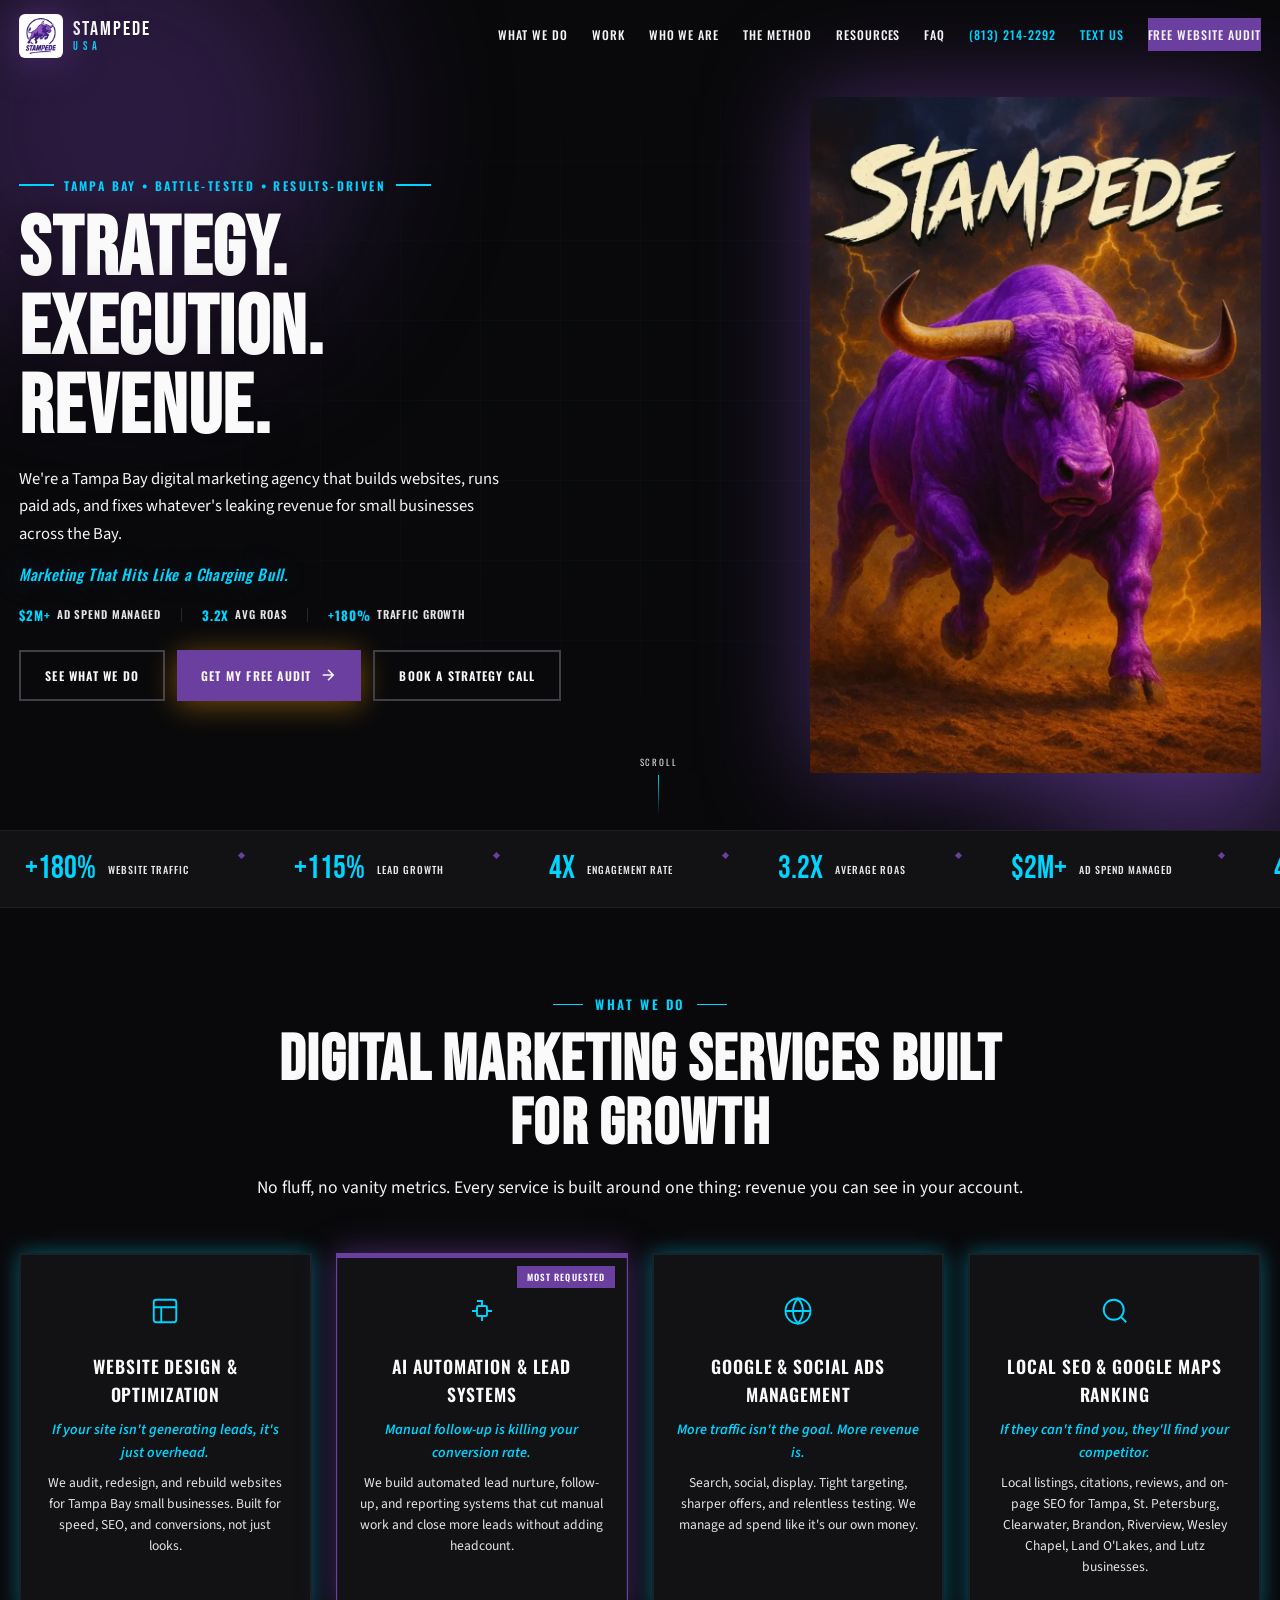
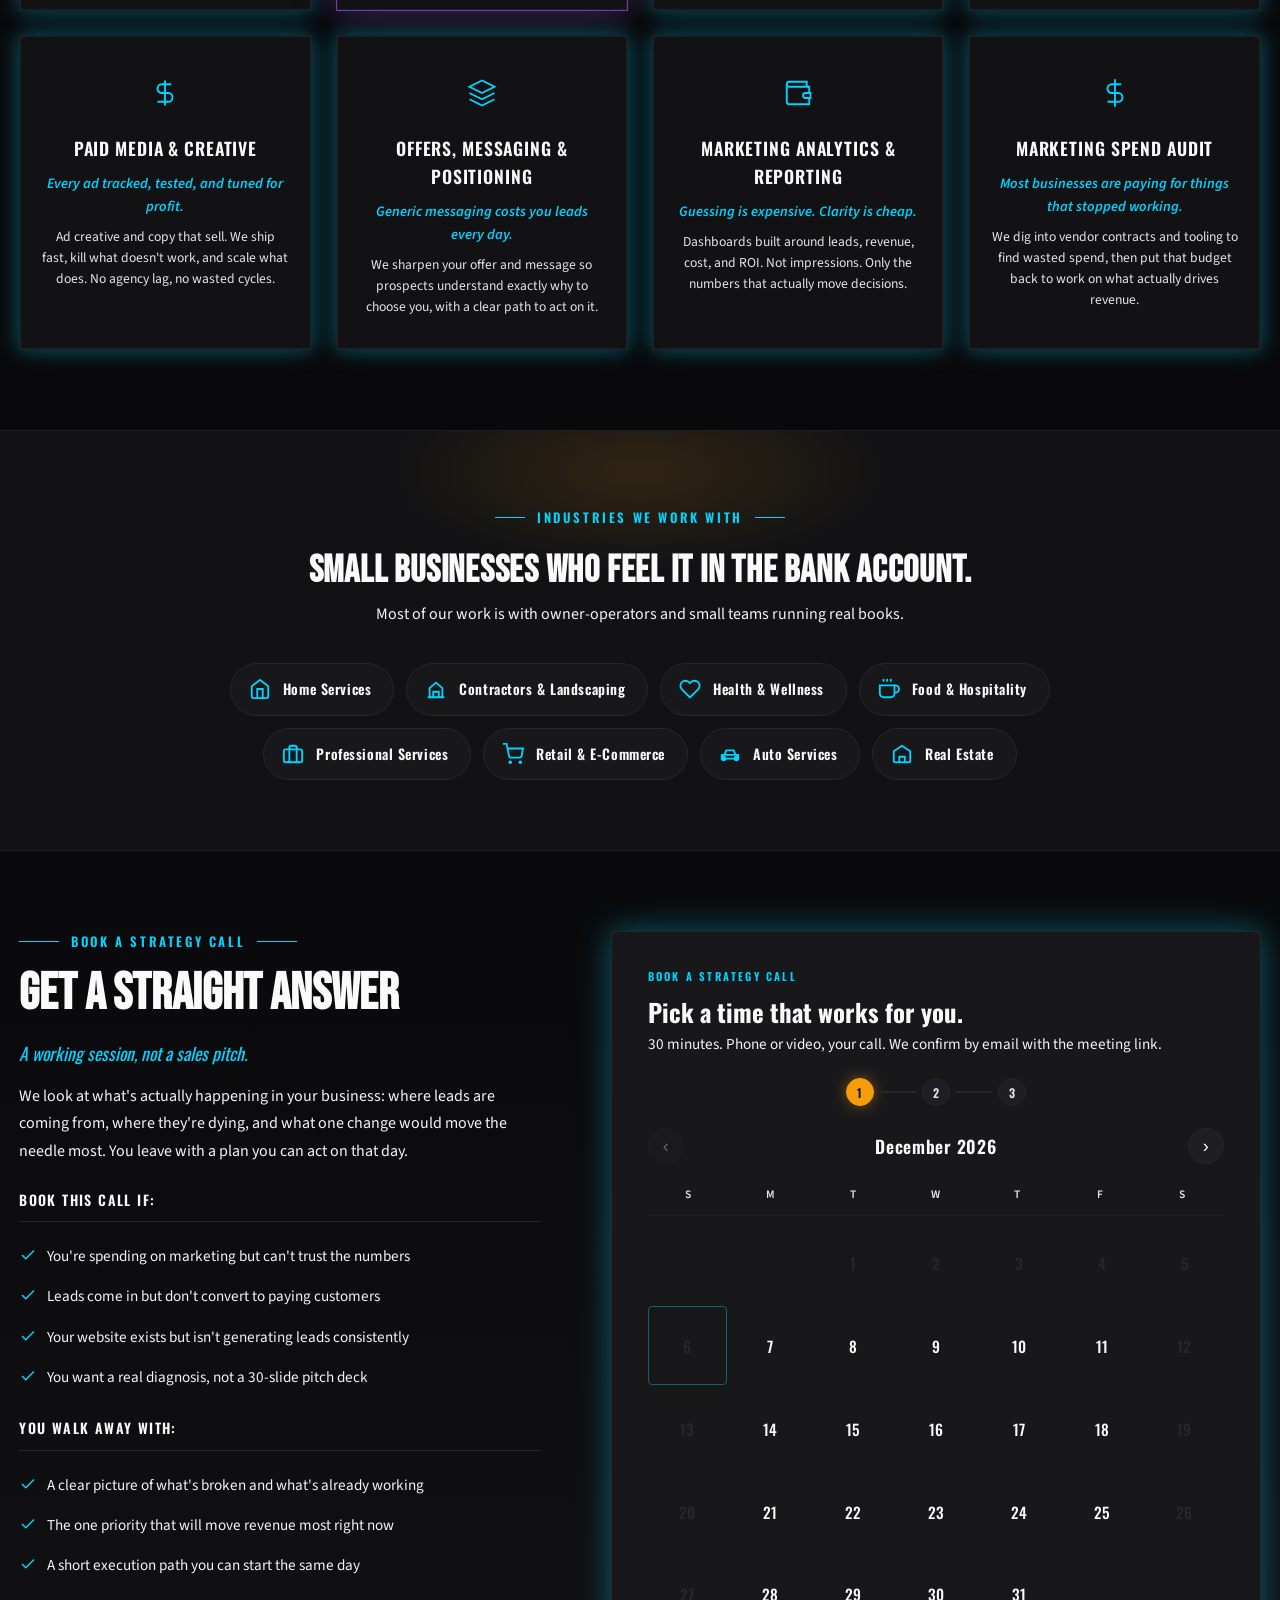
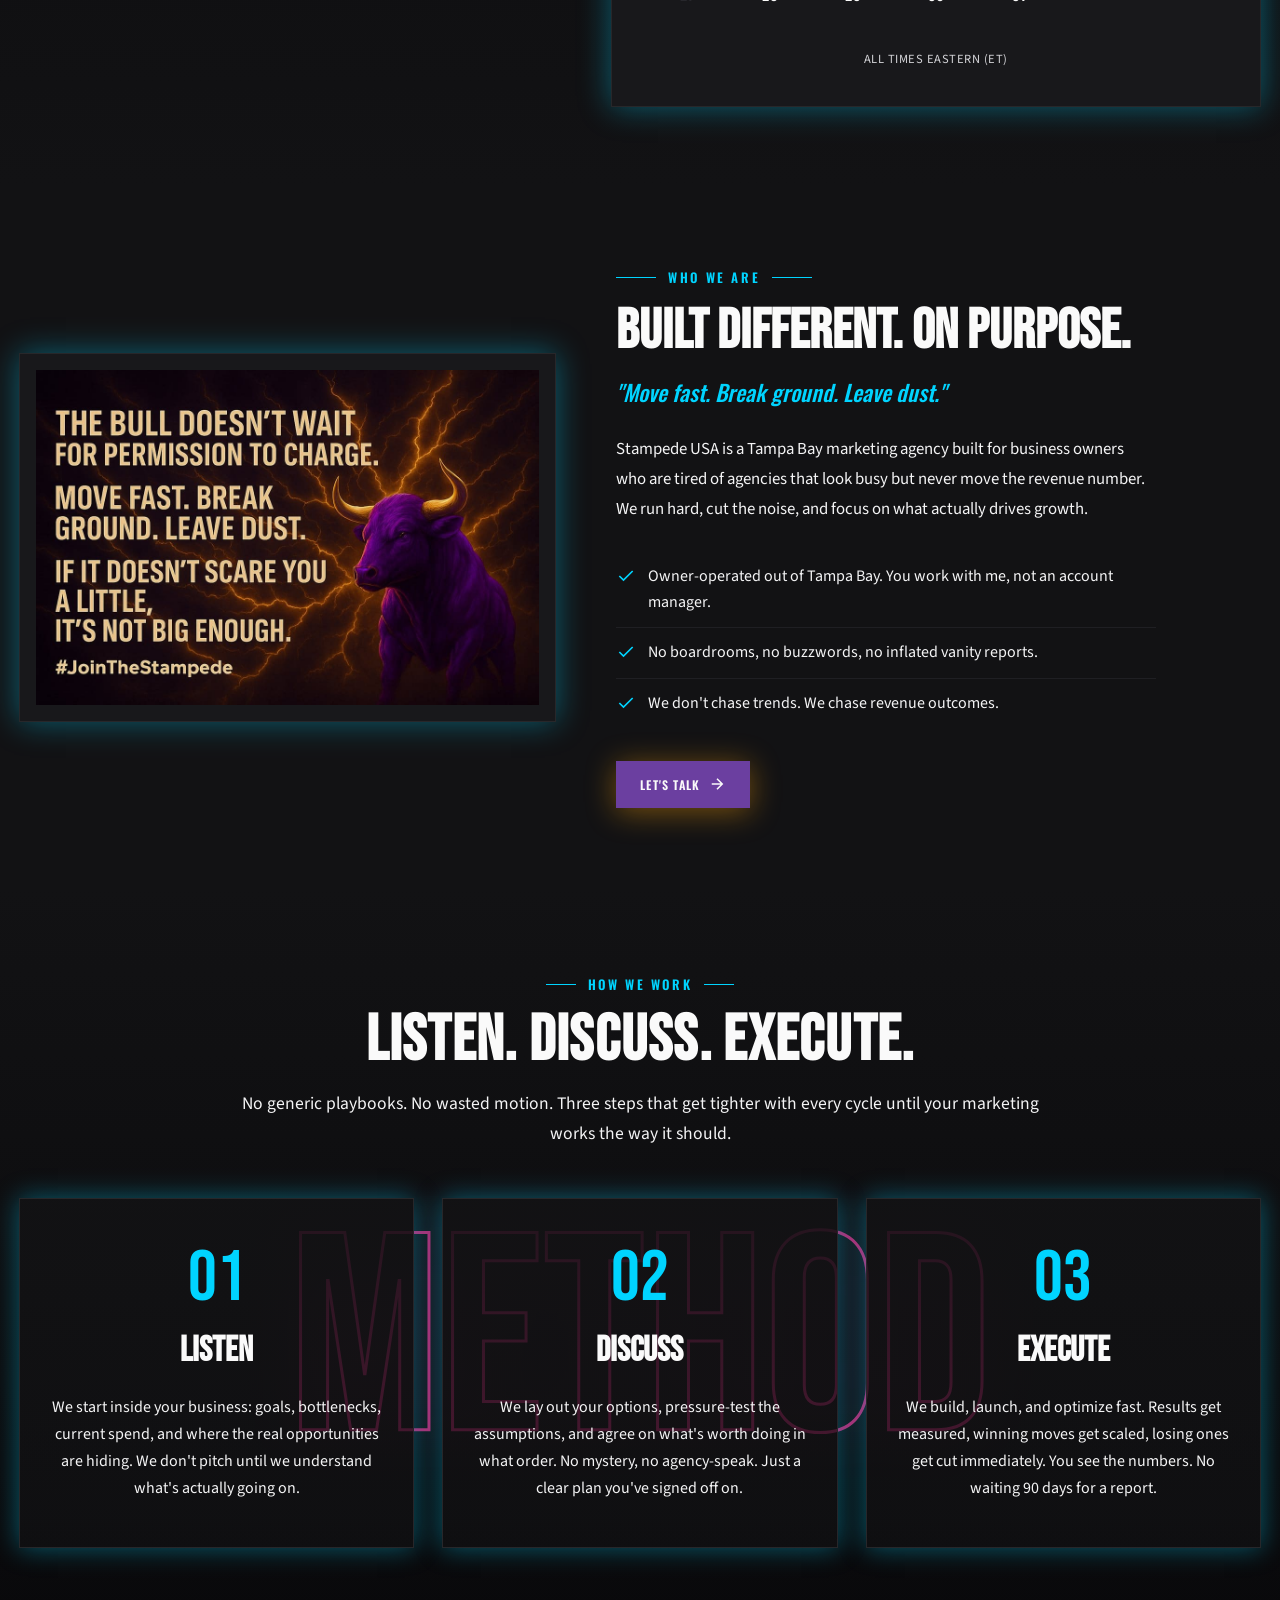
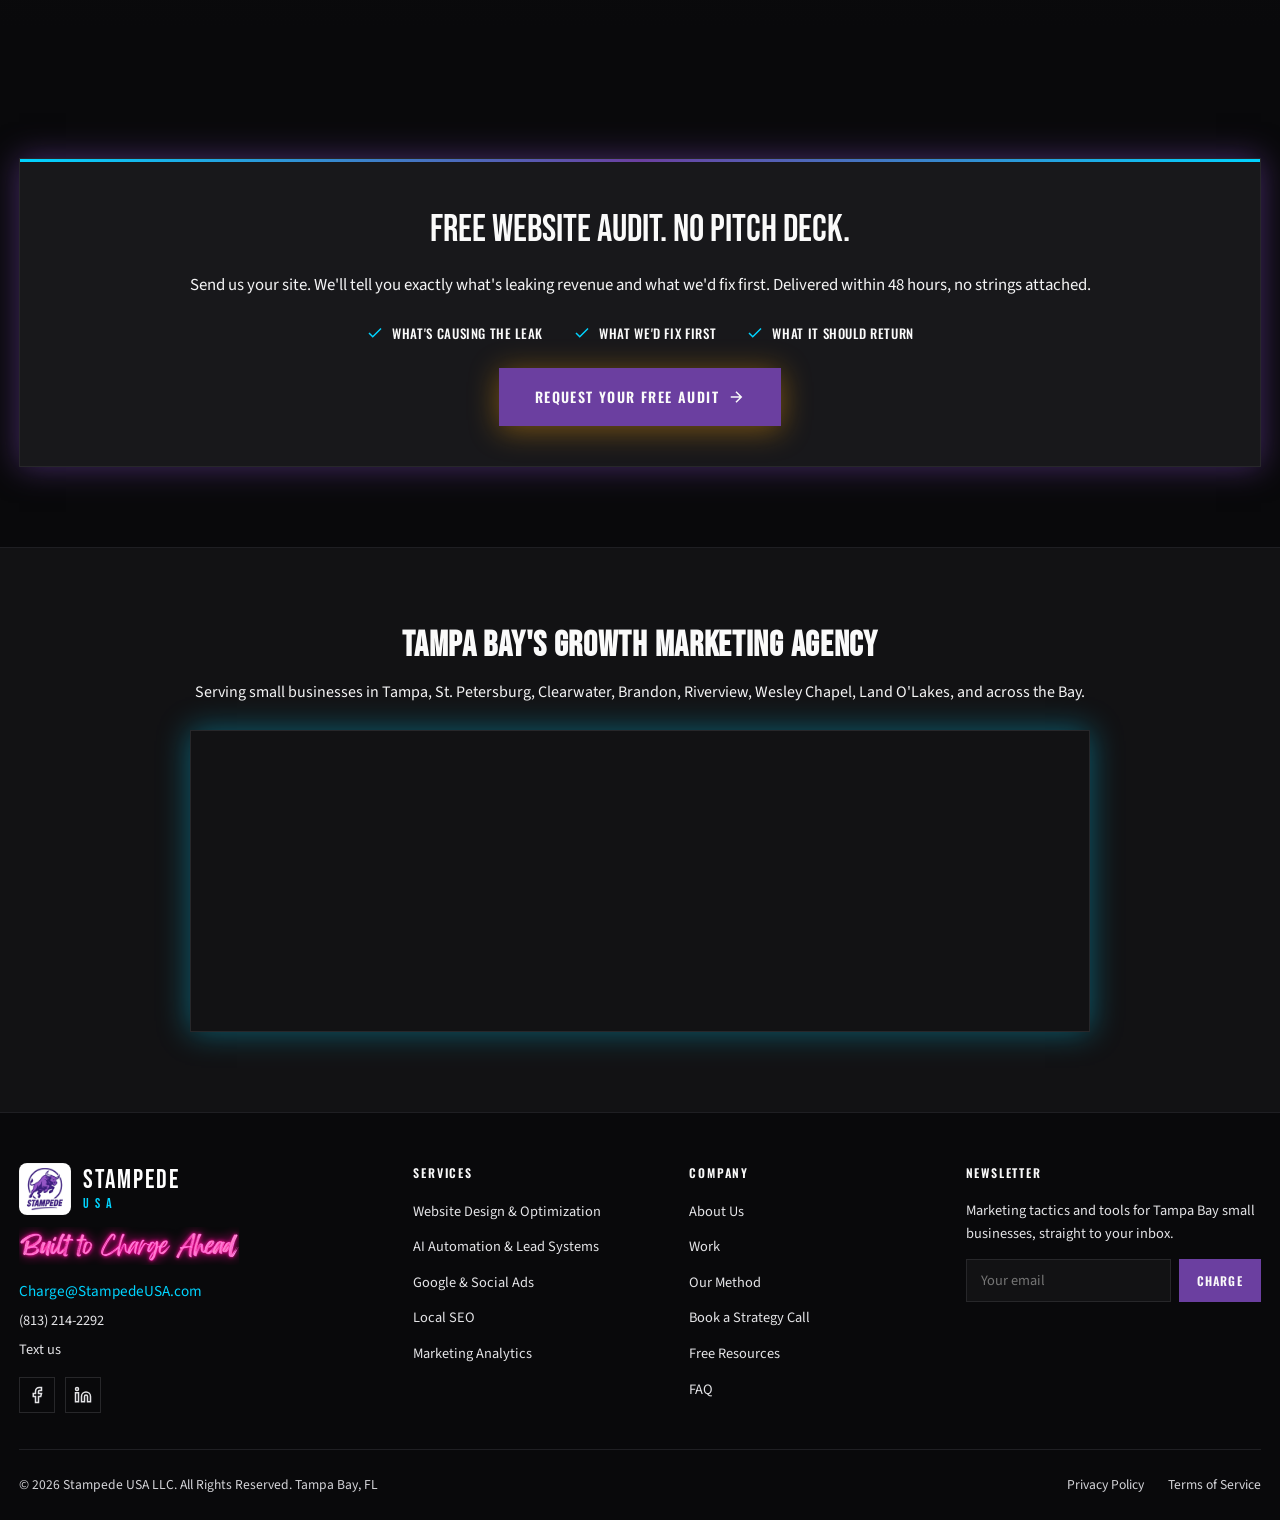
==== commit f8501aa3: "Relocate to Tampa Bay; fix silent lead loss, harden intake, cut page weight MARKET MOVE (Northern Vi" ====
--- a/index.html
+++ b/index.html
@@ -9,8 +9,8 @@
        Title: 56 chars, keyword-first, under 60-char cutoff
        Description: 158 chars, geo-specific, conversion-oriented
   ═══════════════════════════════════════════════════════════ -->
-  <title>Stampede USA | Digital Marketing Agency Northern Virginia</title>
-  <meta name="description" content="Northern Virginia digital marketing agency. More leads, more revenue. Websites, paid ads, local SEO, and AI automation for DMV small businesses.">
+  <title>Stampede USA | Digital Marketing Agency Tampa</title>
+  <meta name="description" content="Tampa Bay digital marketing agency. More leads, more revenue. Websites, paid ads, local SEO, and AI automation for Tampa Bay small businesses.">
   <meta name="robots" content="index, follow">
   <link rel="canonical" href="https://www.stampedeusa.com/">
 
@@ -19,15 +19,15 @@
   ═══════════════════════════════════════════════════════════ -->
   <meta property="og:type" content="website">
   <meta property="og:site_name" content="Stampede USA">
-  <meta property="og:title" content="Stampede USA | Digital Marketing Agency Northern Virginia">
-  <meta property="og:description" content="Northern Virginia digital marketing agency. More leads, more revenue. Websites, paid ads, local SEO, and AI automation for DMV small businesses.">
+  <meta property="og:title" content="Stampede USA | Digital Marketing Agency Tampa">
+  <meta property="og:description" content="Tampa Bay digital marketing agency. More leads, more revenue. Websites, paid ads, local SEO, and AI automation for Tampa Bay small businesses.">
   <meta property="og:url" content="https://www.stampedeusa.com/">
   <meta property="og:image" content="https://www.stampedeusa.com/assets/images/og-image.jpg">
   <meta property="og:image:width" content="1024">
   <meta property="og:image:height" content="1024">
   <meta name="twitter:card" content="summary_large_image">
-  <meta name="twitter:title" content="Stampede USA | Digital Marketing Agency Northern Virginia">
-  <meta name="twitter:description" content="Northern Virginia digital marketing agency. More leads, more revenue. Websites, paid ads, local SEO, and AI automation for DMV small businesses.">
+  <meta name="twitter:title" content="Stampede USA | Digital Marketing Agency Tampa">
+  <meta name="twitter:description" content="Tampa Bay digital marketing agency. More leads, more revenue. Websites, paid ads, local SEO, and AI automation for Tampa Bay small businesses.">
   <meta name="twitter:image" content="https://www.stampedeusa.com/assets/images/og-image.jpg">
 
   <!-- ═══════════════════════════════════════════════════════════
@@ -43,28 +43,26 @@
         "@type": "LocalBusiness",
         "@id": "https://www.stampedeusa.com/#business",
         "name": "Stampede USA",
-        "description": "Digital marketing agency in Northern Virginia specializing in websites, paid ads, local SEO, and AI automation for small businesses.",
+        "description": "Digital marketing agency in Tampa Bay specializing in websites, paid ads, local SEO, and AI automation for small businesses.",
         "url": "https://www.stampedeusa.com",
-        "telephone": "+17033014733",
+        "telephone": "+18132142292",
         "email": "charge@stampedeusa.com",
         "logo": "https://www.stampedeusa.com/assets/images/favicon.png",
         "image": "https://www.stampedeusa.com/assets/images/og-image.jpg",
         "address": {
           "@type": "PostalAddress",
-          "addressLocality": "Reston",
-          "addressRegion": "VA",
-          "postalCode": "20190",
+          "addressRegion": "FL",
           "addressCountry": "US"
         },
         "geo": {
           "@type": "GeoCoordinates",
-          "latitude": 38.9587,
-          "longitude": -77.3464
+          "latitude": 27.9506,
+          "longitude": -82.4572
         },
         "areaServed": [
-          "Fairfax", "Manassas", "Arlington",
-          "Springfield", "Chantilly", "Leesburg",
-          "Alexandria", "Northern Virginia", "DMV"
+          "Tampa", "St. Petersburg", "Clearwater",
+          "Brandon", "Riverview", "Wesley Chapel",
+          "Land O'Lakes", "Lutz", "New Tampa", "Tampa Bay"
         ],
         "serviceType": [
           "Digital Marketing",
@@ -92,17 +90,17 @@
         "@id": "https://www.stampedeusa.com/#website",
         "url": "https://www.stampedeusa.com",
         "name": "Stampede USA",
-        "description": "Northern Virginia digital marketing agency",
+        "description": "Tampa Bay digital marketing agency",
         "publisher": {"@id": "https://www.stampedeusa.com/#business"}
       },
       {
         "@type": "WebPage",
         "@id": "https://www.stampedeusa.com/#webpage",
         "url": "https://www.stampedeusa.com",
-        "name": "Stampede USA | Digital Marketing Agency Northern Virginia",
+        "name": "Stampede USA | Digital Marketing Agency Tampa",
         "isPartOf": {"@id": "https://www.stampedeusa.com/#website"},
         "about": {"@id": "https://www.stampedeusa.com/#business"},
-        "description": "Northern Virginia digital marketing agency helping small businesses get more leads, revenue, and growth.",
+        "description": "Tampa Bay digital marketing agency helping small businesses get more leads, revenue, and growth.",
         "breadcrumb": {
           "@type": "BreadcrumbList",
           "itemListElement": [{"@type": "ListItem", "position": 1, "name": "Home", "item": "https://www.stampedeusa.com"}]
@@ -154,7 +152,7 @@
 ═══════════════════════════════════════════════════════════════ -->
 <nav id="stmp-nav" aria-label="Main navigation">
   <div class="stmp-nav-container">
-    <a href="index.html" class="stmp-nav-logo" aria-label="Stampede USA Digital Marketing Agency in Northern Virginia">
+    <a href="index.html" class="stmp-nav-logo" aria-label="Stampede USA Digital Marketing Agency in Tampa Bay">
       <img src="assets/images/favicon.png" alt="Stampede USA" width="44" height="44" loading="eager" style="height:44px;width:auto;">
       <span class="stmp-nav-logo-text">STAMPEDE <span>USA</span></span>
     </a>
@@ -166,8 +164,8 @@
       <li><a href="resources.html">Resources</a></li>
       <li><a href="faq.html">FAQ</a></li>
       <!-- AUDIT FIX: Phone in nav for local B2B buyers who prefer to call -->
-      <li><a href="tel:+17033014733" class="stmp-nav-phone" aria-label="Call Stampede USA">(703) 301-4733</a></li>
-      <li><a href="sms:+17033014733" class="stmp-nav-phone" aria-label="Text Stampede USA">Text us</a></li>
+      <li><a href="tel:+18132142292" class="stmp-nav-phone" aria-label="Call Stampede USA">(813) 214-2292</a></li>
+      <li><a href="sms:+18132142292" class="stmp-nav-phone" aria-label="Text Stampede USA">Text us</a></li>
       <li><a href="#stmp-audit" class="stmp-nav-cta" id="navAuditBtn">Free Website Audit</a></li>
     </ul>
     <button class="stmp-nav-toggle" id="stmpNavToggle" aria-label="Open navigation menu" aria-expanded="false" aria-controls="stmp-mobile-menu">
@@ -187,33 +185,33 @@
     <li><a href="#stmp-method">The Method</a></li>
     <li><a href="resources.html">Resources</a></li>
     <li><a href="faq.html">FAQ</a></li>
-    <li><a href="tel:+17033014733">(703) 301-4733</a></li>
-    <li><a href="sms:+17033014733">Text us</a></li>
+    <li><a href="tel:+18132142292">(813) 214-2292</a></li>
+    <li><a href="sms:+18132142292">Text us</a></li>
     <li><a href="#stmp-strategy">Contact Us</a></li>
   </ul>
 </div>
 
 <!-- ═══════════════════════════════════════════════════════════════
      HERO
-     SEO: H1 targets "digital marketing agency Northern Virginia"
+     SEO: H1 targets "digital marketing agency Tampa"
      LCP: fetchpriority=high on WebP hero image
      CLS: explicit width/height on all images
 ═══════════════════════════════════════════════════════════════ -->
 <main id="main-content">
-<section id="stmp-hero" aria-label="Stampede USA Digital Marketing Agency in Northern Virginia">
+<section id="stmp-hero" aria-label="Stampede USA Digital Marketing Agency in Tampa Bay">
   <div class="stmp-hero-grid" aria-hidden="true"></div>
   <div class="stmp-hero-orb stmp-hero-orb-1" aria-hidden="true"></div>
   <div class="stmp-hero-orb stmp-hero-orb-2" aria-hidden="true"></div>
   <div class="stmp-hero-orb stmp-hero-orb-3" aria-hidden="true"></div>
   <div class="stmp-hero-container">
     <div class="stmp-hero-content">
-      <div class="stmp-hero-kicker" aria-hidden="true">Northern Virginia &bull; Battle-Tested &bull; Results-Driven</div>
+      <div class="stmp-hero-kicker" aria-hidden="true">Tampa Bay &bull; Battle-Tested &bull; Results-Driven</div>
       <h1 class="stmp-hero-headline">
         <span>Strategy.</span>
         <span>Execution.</span>
         <span>Revenue.</span>
       </h1>
-      <p class="stmp-hero-sub">We're a Northern Virginia digital marketing agency that builds websites, runs paid ads, and fixes whatever's leaking revenue for small businesses in the DMV.</p>
+      <p class="stmp-hero-sub">We're a Tampa Bay digital marketing agency that builds websites, runs paid ads, and fixes whatever's leaking revenue for small businesses across the Bay.</p>
       <p class="stmp-hero-tagline">Marketing That Hits Like a Charging Bull.</p>
       <div class="stmp-hero-proof" aria-label="Agency results at a glance">
         <div class="stmp-hero-proof-item"><strong>$2M+</strong> Ad Spend Managed</div>
@@ -239,7 +237,7 @@
         src="assets/images/bull.webp"
         alt="Stampede bull charging forward"
         width="460"
-        height="520"
+        height="690"
         fetchpriority="high"
         decoding="async">
     </div>
@@ -293,7 +291,7 @@
         <div class="stmp-service-icon" aria-hidden="true"><svg viewBox="0 0 24 24" fill="none" stroke="currentColor"><rect x="3" y="3" width="18" height="18" rx="2"/><path d="M3 9h18M9 21V9"/></svg></div>
         <h3 class="stmp-service-title">Website Design &amp; Optimization</h3>
         <p class="stmp-service-hook">If your site isn't generating leads, it's just overhead.</p>
-        <p class="stmp-service-desc">We audit, redesign, and rebuild websites for Northern Virginia small businesses. Built for speed, SEO, and conversions, not just looks.</p>
+        <p class="stmp-service-desc">We audit, redesign, and rebuild websites for Tampa Bay small businesses. Built for speed, SEO, and conversions, not just looks.</p>
       </article>
 
       <!-- AUDIT FIX: AI Automation promoted to #2 — genuine market differentiator -->
@@ -316,7 +314,7 @@
         <div class="stmp-service-icon" aria-hidden="true"><svg viewBox="0 0 24 24" fill="none" stroke="currentColor"><circle cx="11" cy="11" r="8"/><path d="m21 21-4.35-4.35"/></svg></div>
         <h3 class="stmp-service-title">Local SEO &amp; Google Maps Ranking</h3>
         <p class="stmp-service-hook">If they can't find you, they'll find your competitor.</p>
-        <p class="stmp-service-desc">Local listings, citations, reviews, and on-page SEO for Fairfax, Reston, Vienna, Manassas, Arlington, Springfield, Falls Church, Chantilly, and Leesburg businesses.</p>
+        <p class="stmp-service-desc">Local listings, citations, reviews, and on-page SEO for Tampa, St. Petersburg, Clearwater, Brandon, Riverview, Wesley Chapel, Land O'Lakes, and Lutz businesses.</p>
       </article>
 
       <article class="stmp-service-card stmp-reveal">
@@ -477,7 +475,7 @@
               Booking <strong id="stmpFormWhenLabel">—</strong>
             </div>
             <form id="strategyCallForm" class="stmp-modal-form" novalidate>
-              <input type="text" name="website_confirm" tabindex="-1" autocomplete="off" aria-hidden="true" class="stmp-honeypot">
+              <input type="text" name="contact_ref" tabindex="-1" autocomplete="off" aria-hidden="true" class="stmp-alt-field">
               <input type="hidden" name="window1" id="scWindow1">
 
               <div class="stmp-form-row">
@@ -498,7 +496,7 @@
 
               <div class="stmp-form-group">
                 <label for="scPhone">Phone <span aria-hidden="true">*</span></label>
-                <input type="tel" id="scPhone" name="phone" required autocomplete="tel" placeholder="(703) 555-0100">
+                <input type="tel" id="scPhone" name="phone" required autocomplete="tel" placeholder="(813) 555-0100">
               </div>
 
               <div class="stmp-form-group">
@@ -524,7 +522,7 @@
               <div class="stmp-success-icon" aria-hidden="true">&#10003;</div>
               <h3>You're booked.</h3>
               <p>We'll email you shortly at the address you provided to confirm <strong id="stmpSuccessWhen">your call</strong> and send the meeting link plus anything else we need before we jump on.</p>
-              <p class="stmp-sched-success-sub">If anything changes, call <a href="tel:+17033014733">(703) 301-4733</a> or <a href="sms:+17033014733">text us</a>.</p>
+              <p class="stmp-sched-success-sub">If anything changes, call <a href="tel:+18132142292">(813) 214-2292</a> or <a href="sms:+18132142292">text us</a>.</p>
             </div>
           </div>
 
@@ -552,9 +550,9 @@
         <div class="stmp-about-tag">Who We Are</div>
         <h2 class="stmp-about-title" id="about-heading">Built Different. On Purpose.</h2>
         <p class="stmp-about-creed">"Move fast. Break ground. Leave dust."</p>
-        <p class="stmp-about-text">Stampede USA is a Northern Virginia marketing agency built for business owners who are tired of agencies that look busy but never move the revenue number. We run hard, cut the noise, and focus on what actually drives growth.</p>
+        <p class="stmp-about-text">Stampede USA is a Tampa Bay marketing agency built for business owners who are tired of agencies that look busy but never move the revenue number. We run hard, cut the noise, and focus on what actually drives growth.</p>
         <ul class="stmp-about-list">
-          <li><svg class="check" width="20" height="20" viewBox="0 0 24 24" fill="none" stroke="currentColor" stroke-width="2" aria-hidden="true"><polyline points="20 6 9 17 4 12"/></svg>Locally owned in Northern Virginia. We know this market.</li>
+          <li><svg class="check" width="20" height="20" viewBox="0 0 24 24" fill="none" stroke="currentColor" stroke-width="2" aria-hidden="true"><polyline points="20 6 9 17 4 12"/></svg>Owner-operated out of Tampa Bay. You work with me, not an account manager.</li>
           <li><svg class="check" width="20" height="20" viewBox="0 0 24 24" fill="none" stroke="currentColor" stroke-width="2" aria-hidden="true"><polyline points="20 6 9 17 4 12"/></svg>No boardrooms, no buzzwords, no inflated vanity reports.</li>
           <li><svg class="check" width="20" height="20" viewBox="0 0 24 24" fill="none" stroke="currentColor" stroke-width="2" aria-hidden="true"><polyline points="20 6 9 17 4 12"/></svg>We don't chase trends. We chase revenue outcomes.</li>
         </ul>
@@ -619,23 +617,23 @@
      AUDIT FIX: Lazy-loaded via IntersectionObserver in main.js
      eliminates eager Google Maps iframe performance hit
 -->
-<section id="stmp-map" aria-label="Stampede USA location in Northern Virginia">
+<section id="stmp-map" aria-label="Stampede USA location in Tampa Bay">
   <div class="stmp-container">
     <div class="stmp-section-header" style="margin-bottom:24px;max-width:960px">
-      <h2 class="stmp-section-title" style="font-size:clamp(1.5rem,3vw,2.2rem)">Northern Virginia's Growth Marketing Agency</h2>
-      <p class="stmp-section-sub" style="font-size:1rem">Serving small businesses in Fairfax, Manassas, Arlington, Springfield, Chantilly, Leesburg, Alexandria, and across the DMV.</p>
+      <h2 class="stmp-section-title" style="font-size:clamp(1.5rem,3vw,2.2rem)">Tampa Bay's Growth Marketing Agency</h2>
+      <p class="stmp-section-sub" style="font-size:1rem">Serving small businesses in Tampa, St. Petersburg, Clearwater, Brandon, Riverview, Wesley Chapel, Land O'Lakes, and across the Bay.</p>
     </div>
     <div class="stmp-map-wrapper" id="mapContainer">
       <div class="stmp-iframe-placeholder stmp-map-placeholder" id="mapPlaceholder" aria-label="Loading map">
         <div class="stmp-iframe-placeholder-inner">
           <svg width="40" height="40" viewBox="0 0 24 24" fill="none" stroke="currentColor" stroke-width="1.5" aria-hidden="true"><path d="M12 2C8.13 2 5 5.13 5 9c0 5.25 7 13 7 13s7-7.75 7-13c0-3.87-3.13-7-7-7z"/><circle cx="12" cy="9" r="2.5"/></svg>
-          <p>Reston, Northern Virginia</p>
+          <p>Tampa Bay, Florida</p>
         </div>
       </div>
       <iframe
         id="mapIframe"
-        data-src="https://maps.google.com/maps?q=Tysons+Corner,VA&z=10&output=embed"
-        title="Stampede USA digital marketing agency serving Fairfax County and Northern Virginia"
+        data-src="https://maps.google.com/maps?q=Tampa+Bay,FL&z=9&output=embed"
+        title="Stampede USA digital marketing agency serving Tampa Bay and surrounding Florida communities"
         referrerpolicy="no-referrer-when-downgrade"
         allowfullscreen
         style="display:none">
@@ -655,17 +653,17 @@
         </div>
         <img
           class="stmp-footer-tagline-img"
-          src="assets/images/tagline.png"
+          src="assets/images/tagline.webp"
           alt="Built to Charge Ahead"
-          width="240"
-          height="60"
+          width="440"
+          height="75"
           loading="lazy">
         <!-- AUDIT FIX: Email obfuscated — JS decodes at runtime, bots get nothing -->
         <a href="#" class="stmp-footer-email" id="stmp-footer-email-link" itemprop="email"><span id="stmp-email-display"></span></a>
-        <a href="tel:+17033014733" class="stmp-footer-phone" itemprop="telephone">(703) 301-4733</a>
-        <a href="sms:+17033014733" class="stmp-footer-phone" aria-label="Text Stampede USA">Text us</a>
+        <a href="tel:+18132142292" class="stmp-footer-phone" itemprop="telephone">(813) 214-2292</a>
+        <a href="sms:+18132142292" class="stmp-footer-phone" aria-label="Text Stampede USA">Text us</a>
         <meta itemprop="name" content="Stampede USA">
-        <meta itemprop="description" content="Digital marketing agency in Northern Virginia specializing in websites, paid ads, SEO, and lead generation for small businesses.">
+        <meta itemprop="description" content="Digital marketing agency in Tampa Bay specializing in websites, paid ads, SEO, and lead generation for small businesses.">
         <div class="stmp-footer-social" aria-label="Stampede USA social media">
           <a href="https://www.facebook.com/RunWithStampede" target="_blank" rel="noopener noreferrer" aria-label="Stampede USA on Facebook">
             <svg width="18" height="18" viewBox="0 0 24 24" fill="none" stroke="currentColor" stroke-width="2" aria-hidden="true"><path d="M18 2h-3a5 5 0 0 0-5 5v3H7v4h3v8h4v-8h3l1-4h-4V7a1 1 0 0 1 1-1h3z"/></svg>
@@ -698,9 +696,9 @@
       </div>
       <div class="stmp-footer-column stmp-footer-newsletter">
         <h3 class="stmp-footer-col-heading">Newsletter</h3>
-        <p>Marketing tactics and tools for Northern Virginia small businesses, straight to your inbox.</p>
+        <p>Marketing tactics and tools for Tampa Bay small businesses, straight to your inbox.</p>
         <form class="stmp-newsletter-form" id="footerNewsletter" novalidate>
-          <input type="text" name="website_confirm" tabindex="-1" autocomplete="off" aria-hidden="true" class="stmp-honeypot">
+          <input type="text" name="contact_ref" tabindex="-1" autocomplete="off" aria-hidden="true" class="stmp-alt-field">
           <label for="newsletterEmail" class="sr-only">Email address</label>
           <input type="email" id="newsletterEmail" name="email" placeholder="Your email" required autocomplete="email">
           <button type="submit">Charge</button>
@@ -708,7 +706,7 @@
       </div>
     </div>
     <div class="stmp-footer-bottom">
-      <p class="stmp-footer-copyright">&copy; 2026 Stampede USA LLC. All Rights Reserved. Reston, VA</p>
+      <p class="stmp-footer-copyright">&copy; 2026 Stampede USA LLC. All Rights Reserved. Tampa Bay, FL</p>
       <div class="stmp-footer-legal">
         <a href="privacy-policy.html">Privacy Policy</a>
         <a href="terms-of-service.html">Terms of Service</a>
@@ -741,7 +739,7 @@
         <p class="stmp-modal-sub">We'll tell you what's leaking revenue. No pitch deck, no buzzwords.</p>
       </div>
       <form id="auditForm" class="stmp-modal-form" novalidate>
-        <input type="text" name="website_confirm" tabindex="-1" autocomplete="off" aria-hidden="true" class="stmp-honeypot">
+        <input type="text" name="contact_ref" tabindex="-1" autocomplete="off" aria-hidden="true" class="stmp-alt-field">
         <div class="stmp-form-row">
           <div class="stmp-form-group">
             <label for="auditFirstName">First Name <span aria-hidden="true">*</span></label>
@@ -758,7 +756,7 @@
         </div>
         <div class="stmp-form-group">
           <label for="auditPhone">Phone</label>
-          <input type="tel" id="auditPhone" name="phone" autocomplete="tel" placeholder="(703) 555-0100">
+          <input type="tel" id="auditPhone" name="phone" autocomplete="tel" placeholder="(813) 555-0100">
         </div>
         <div class="stmp-form-group">
           <label for="auditWebsite">Website URL <span aria-hidden="true">*</span></label>
@@ -813,8 +811,8 @@
         <p>We'll review your site and send the walkthrough within <strong>24 to 48 hours</strong>.</p>
         <p class="stmp-modal-success-sub">If something's urgent before then, call or text us.</p>
         <div class="stmp-modal-success-actions">
-          <a href="tel:+17033014733" class="stmp-btn stmp-btn-primary">Call (703) 301-4733</a>
-          <a href="sms:+17033014733" class="stmp-btn stmp-btn-secondary">Text us</a>
+          <a href="tel:+18132142292" class="stmp-btn stmp-btn-primary">Call (813) 214-2292</a>
+          <a href="sms:+18132142292" class="stmp-btn stmp-btn-secondary">Text us</a>
           <a href="work.html" class="stmp-btn stmp-btn-secondary">See Our Work</a>
         </div>
       </div>
@@ -824,11 +822,11 @@
 
 <!-- MOBILE BOTTOM BAR — Call + Text + Free Audit (visible only <768px) -->
 <div id="stmp-mobile-bar" role="navigation" aria-label="Quick contact">
-  <a href="tel:+17033014733" class="stmp-mobile-bar-btn" aria-label="Call Stampede USA">
+  <a href="tel:+18132142292" class="stmp-mobile-bar-btn" aria-label="Call Stampede USA">
     <svg width="20" height="20" viewBox="0 0 24 24" fill="none" stroke="currentColor" stroke-width="2" aria-hidden="true"><path d="M22 16.92v3a2 2 0 0 1-2.18 2 19.79 19.79 0 0 1-8.63-3.07 19.5 19.5 0 0 1-6-6 19.79 19.79 0 0 1-3.07-8.67A2 2 0 0 1 4.11 2h3a2 2 0 0 1 2 1.72 12.84 12.84 0 0 0 .7 2.81 2 2 0 0 1-.45 2.11L8.09 9.91a16 16 0 0 0 6 6l1.27-1.27a2 2 0 0 1 2.11-.45 12.84 12.84 0 0 0 2.81.7A2 2 0 0 1 22 16.92z"/></svg>
     <span>Call</span>
   </a>
-  <a href="sms:+17033014733" class="stmp-mobile-bar-btn" aria-label="Text Stampede USA">
+  <a href="sms:+18132142292" class="stmp-mobile-bar-btn" aria-label="Text Stampede USA">
     <svg width="20" height="20" viewBox="0 0 24 24" fill="none" stroke="currentColor" stroke-width="2" aria-hidden="true"><path d="M21 15a2 2 0 0 1-2 2H7l-4 4V5a2 2 0 0 1 2-2h14a2 2 0 0 1 2 2z"/></svg>
     <span>Text</span>
   </a>
--- a/css/style.css
+++ b/css/style.css
@@ -434,7 +434,7 @@
 .stmp-footer-logo-text span { color:#00D4FF; font-size:14px; display:block; letter-spacing:6px; margin-top:3px; }
 
 /* honeypot — hidden field that traps automated form fillers */
-.stmp-honeypot{position:absolute;left:-9999px;top:-9999px;opacity:0;height:0;width:0;pointer-events:none;border:0;padding:0;margin:0}
+.stmp-alt-field{position:absolute;left:-9999px;top:-9999px;opacity:0;height:0;width:0;pointer-events:none;border:0;padding:0;margin:0}
 
 /* modal success-view supporting styles */
 .stmp-modal-success-sub{margin-top:10px;color:var(--gray-400);font-size:0.92rem;line-height:1.55}
@@ -514,3 +514,53 @@
   .stmp-cal-cell{min-height:38px;font-size:0.88rem}
   .stmp-time-grid{grid-template-columns:repeat(auto-fill,minmax(100px,1fr))}
 }
+
+/* ═══════════════════════════════════════════════════════════════
+   REDUCED MOTION — WCAG 2.3.3
+   The homepage runs eight simultaneous infinite animations (grid
+   drift, three blurred orbs, bull breathing, two ring pulses, the
+   scroll cue and the stats marquee). All are compositor-friendly,
+   but the scale keyframes force periodic re-rasterization and keep
+   the GPU awake — measurable battery drain on mobile, and genuinely
+   unpleasant for anyone with vestibular sensitivity.
+
+   Honors the OS-level setting. Zero effect on everyone else.
+   The reveal/hero entrance animations start at opacity:0, so they
+   are pinned to their END state rather than simply disabled —
+   otherwise the content would never become visible.
+═══════════════════════════════════════════════════════════════ */
+@media (prefers-reduced-motion: reduce) {
+  .stmp-hero-grid,
+  .stmp-hero-orb,
+  .stmp-hero-bull,
+  .stmp-hero-ring,
+  .stmp-hero-scroll,
+  .stmp-scroll-line,
+  .stmp-marquee-track,
+  .stmp-marquee-content {
+    animation: none !important;
+  }
+
+  *,
+  *::before,
+  *::after {
+    animation-duration: 0.01ms !important;
+    animation-iteration-count: 1 !important;
+    transition-duration: 0.01ms !important;
+    scroll-behavior: auto !important;
+  }
+
+  /* Entrance animations must land visible, not stay at opacity:0. */
+  .stmp-reveal,
+  .stmp-hero-content,
+  .stmp-hero-kicker,
+  .stmp-hero-headline span,
+  .stmp-hero-sub,
+  .stmp-hero-tagline,
+  .stmp-hero-proof,
+  .stmp-hero-buttons,
+  .stmp-hero-visual {
+    opacity: 1 !important;
+    transform: none !important;
+  }
+}
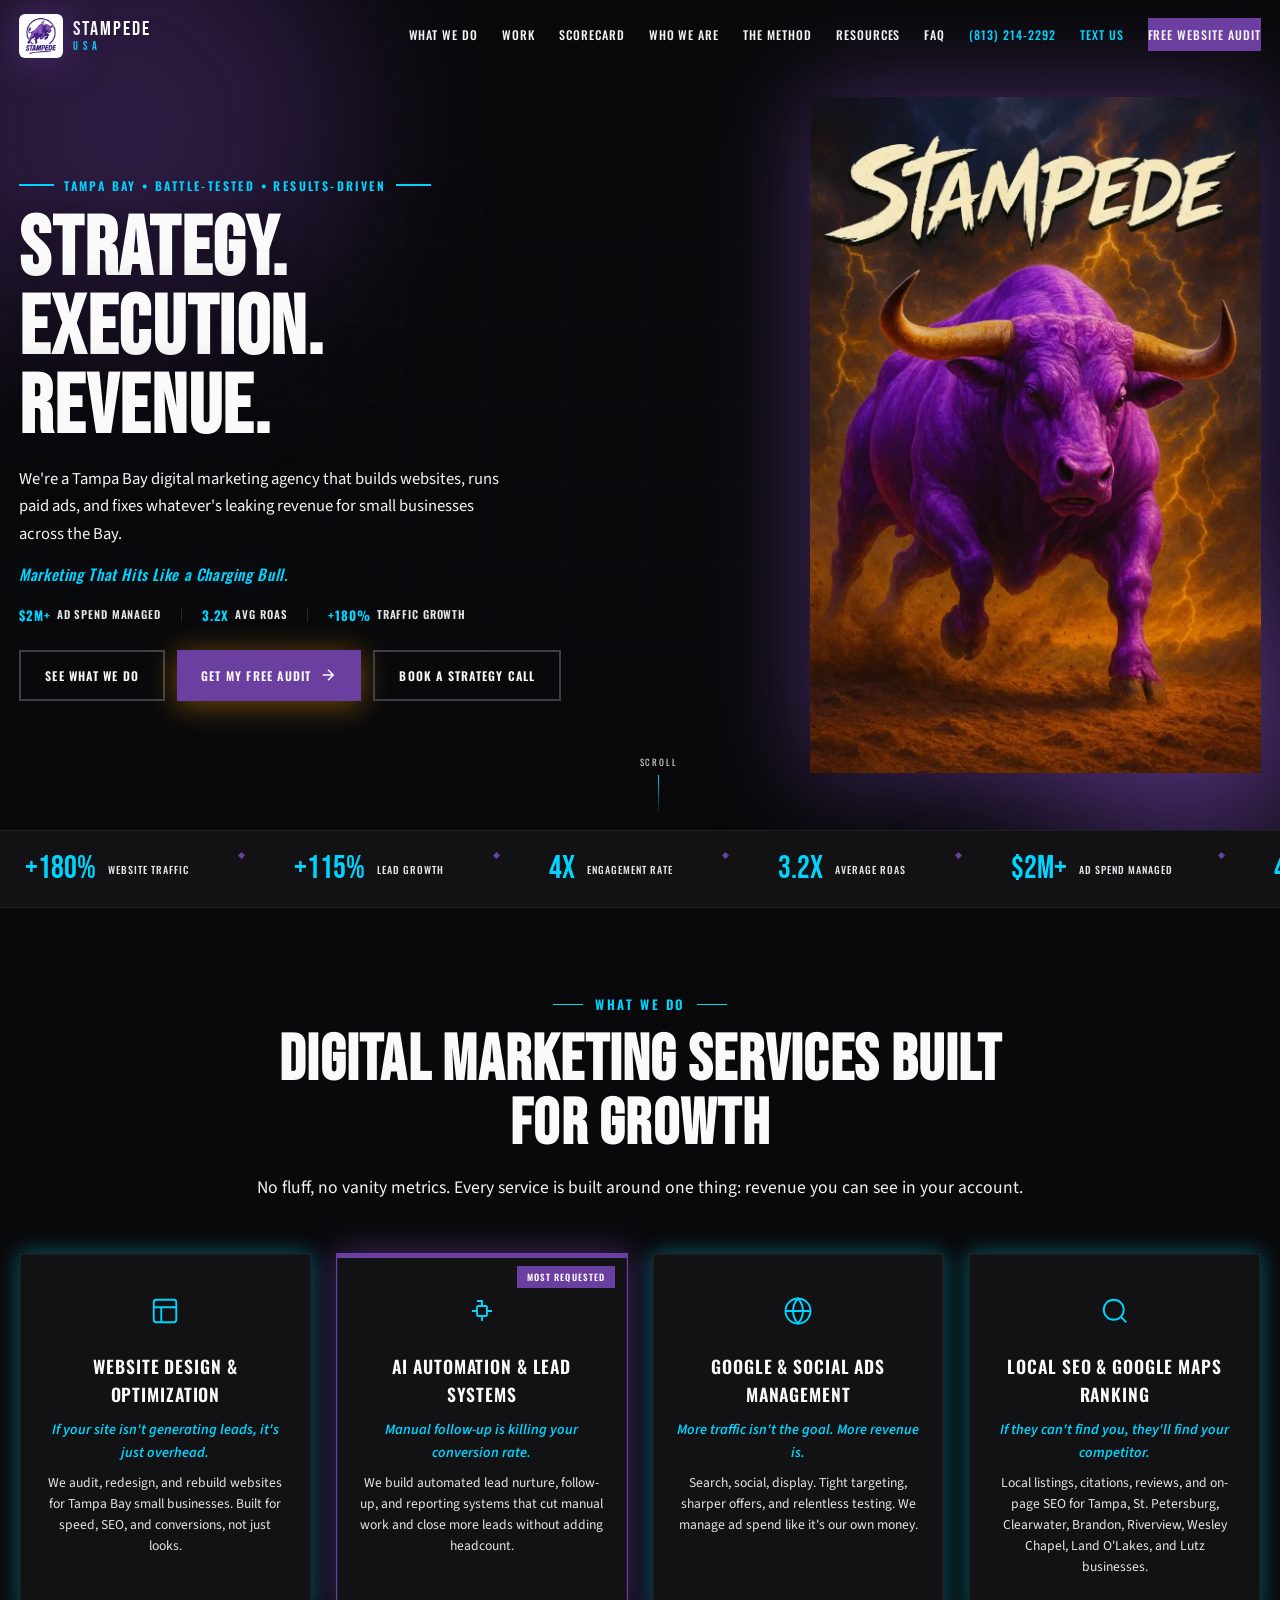
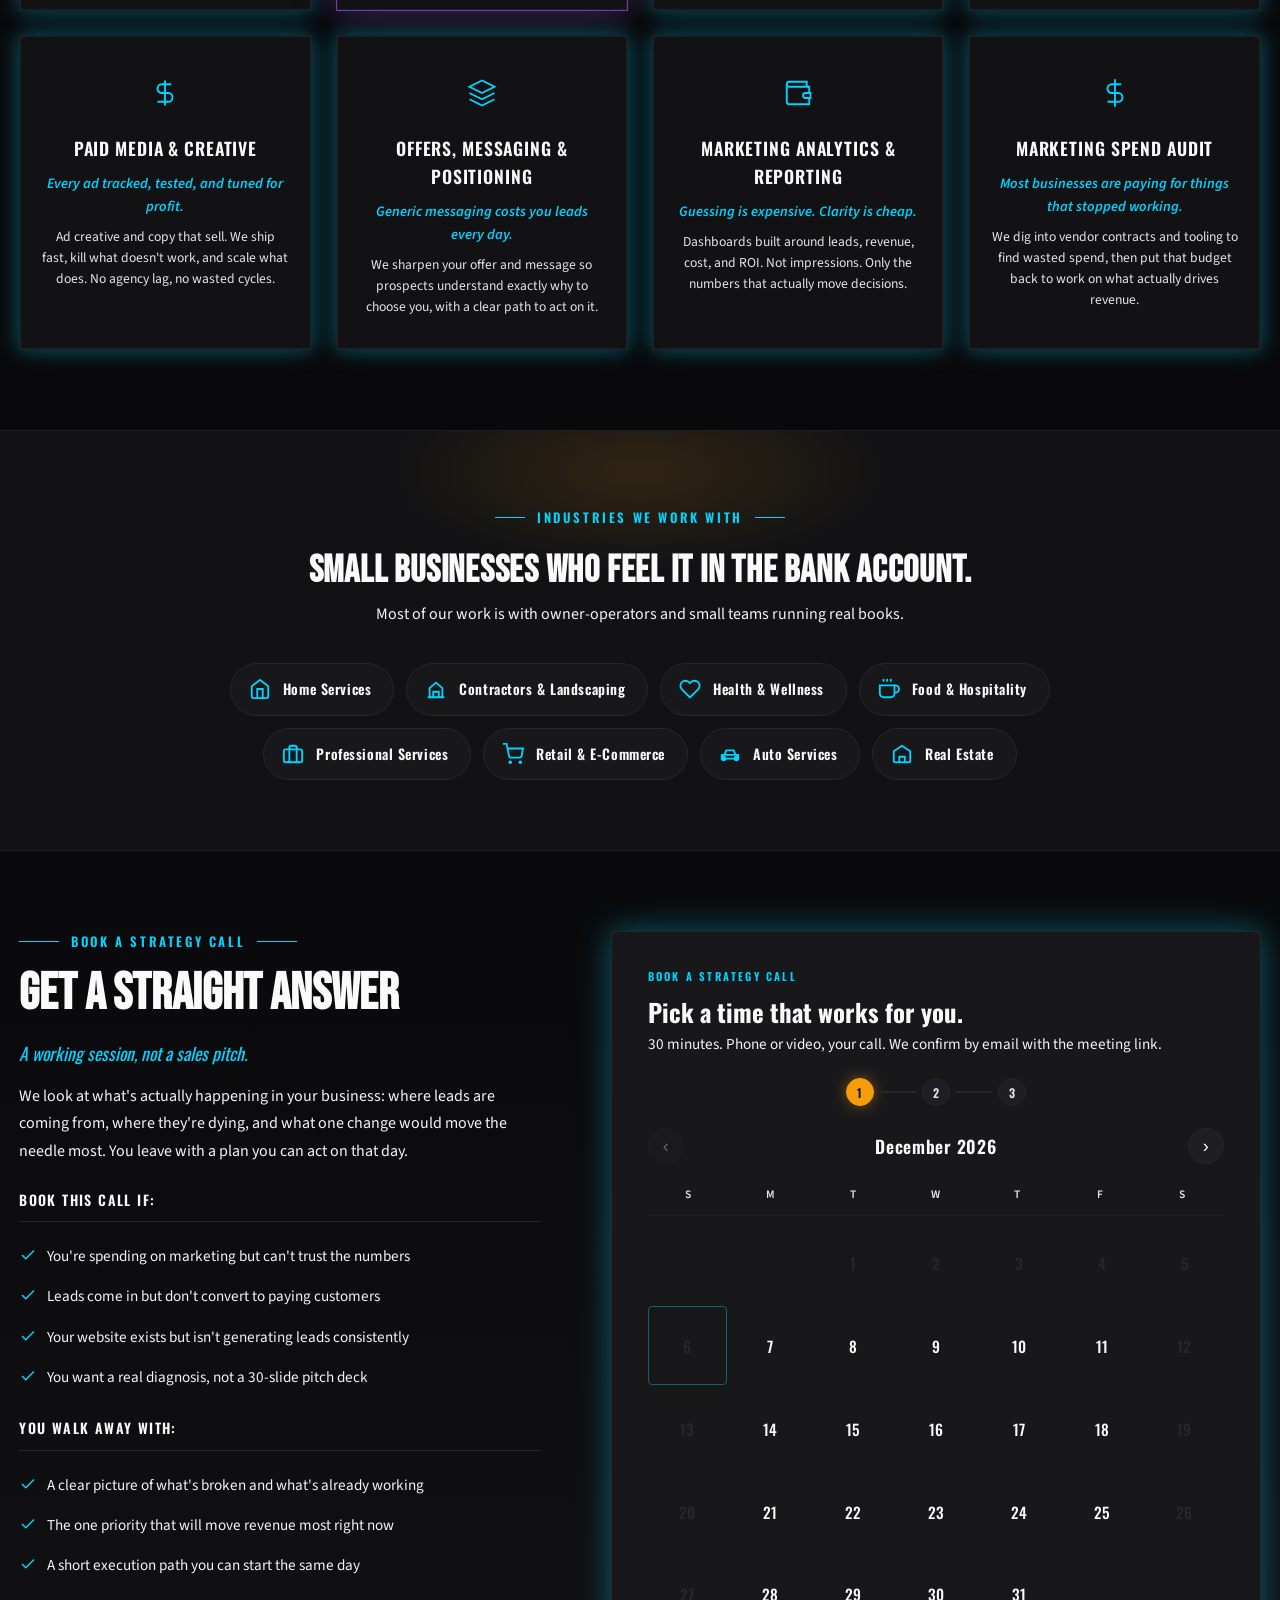
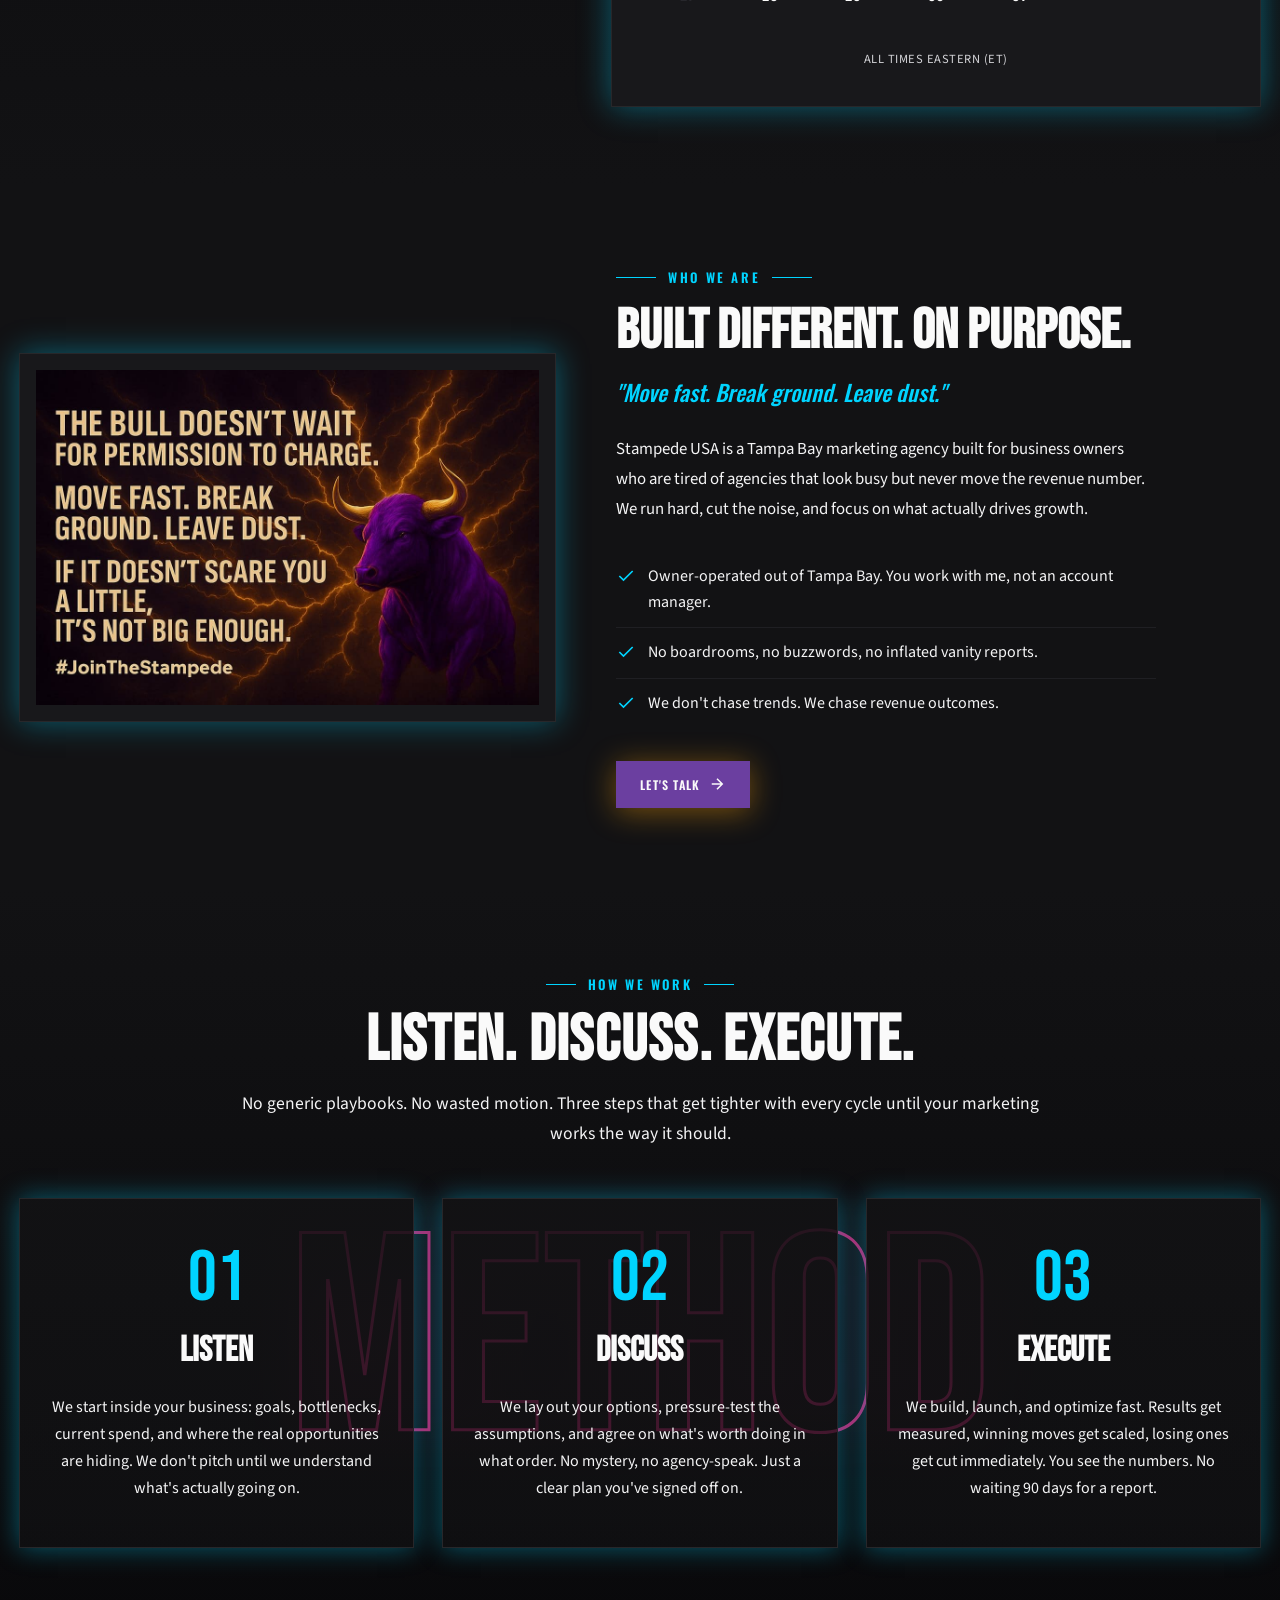
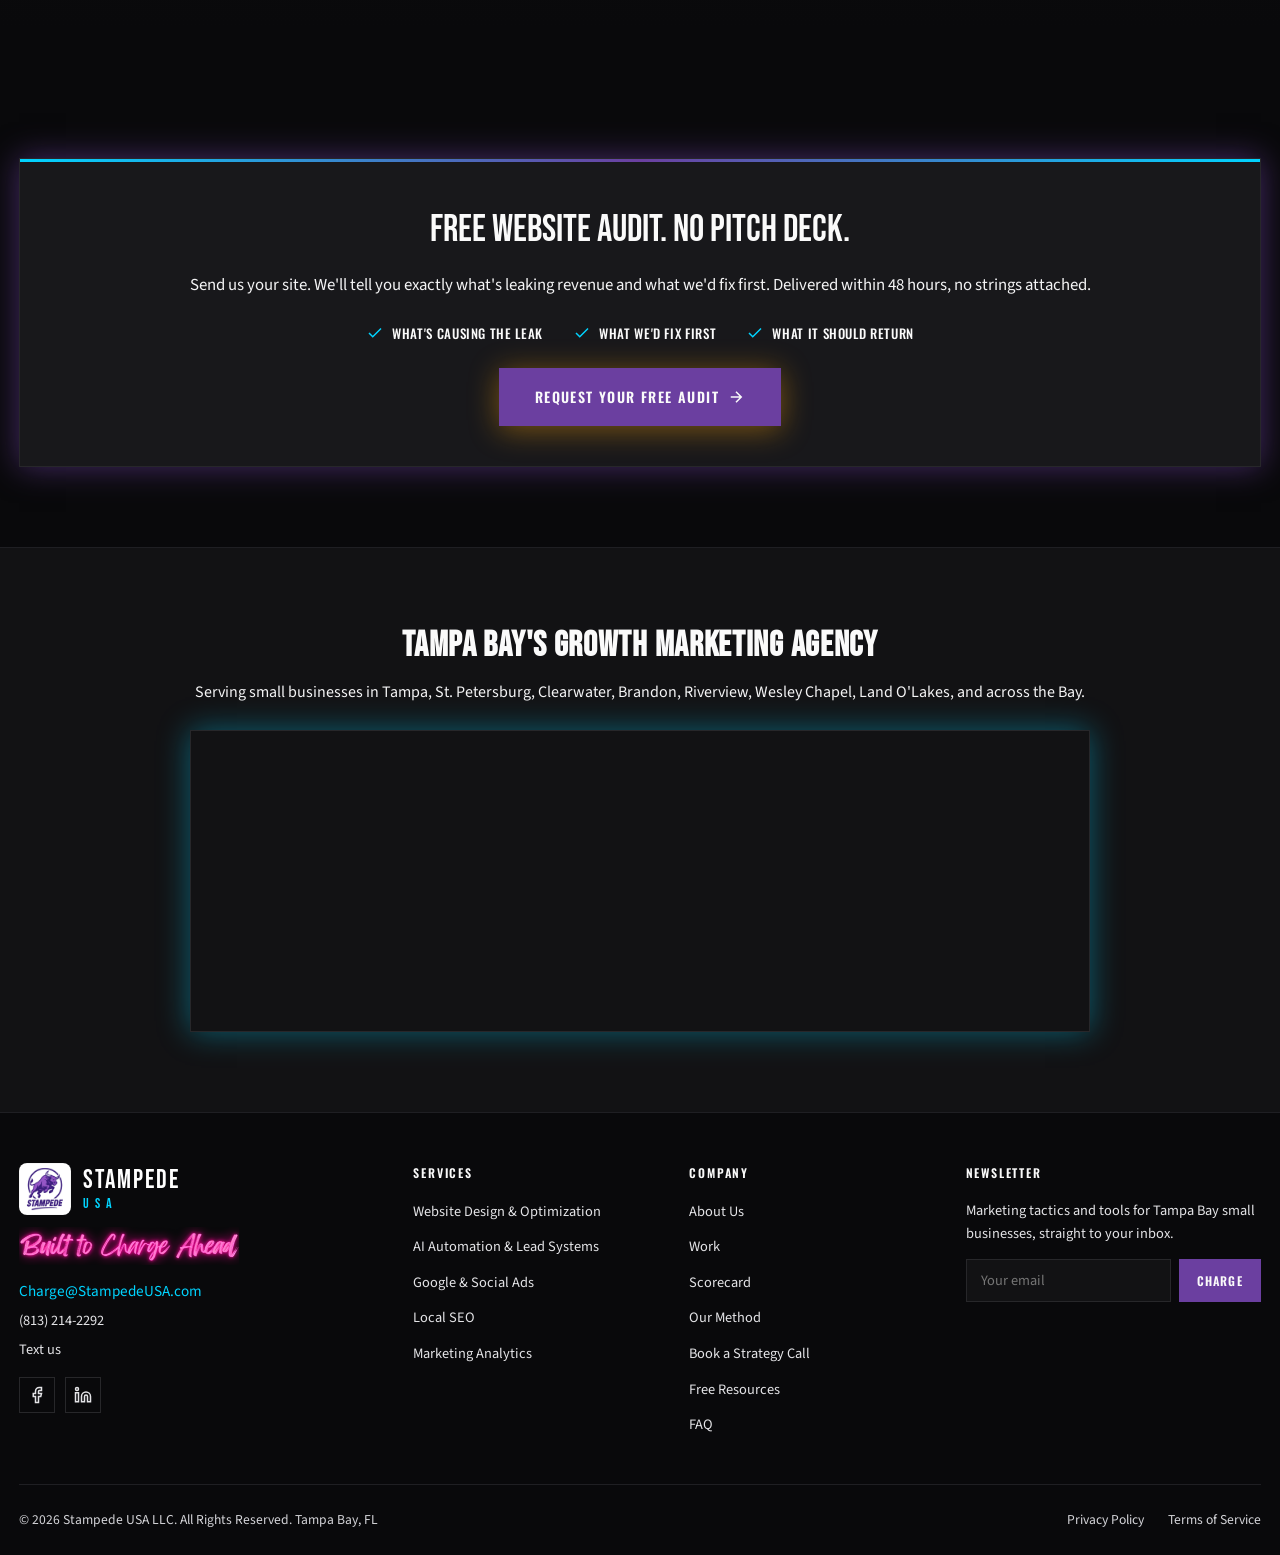
==== commit e720ba25: "Add interactive Marketing Scorecard; declare AI crawler access SCORECARD (/scorecard.html) A 12-ques" ====
--- a/index.html
+++ b/index.html
@@ -159,6 +159,7 @@
     <ul class="stmp-nav-links" role="list">
       <li><a href="#stmp-services">What We Do</a></li>
       <li><a href="work.html">Work</a></li>
+      <li><a href="scorecard.html">Scorecard</a></li>
       <li><a href="#stmp-about">Who We Are</a></li>
       <li><a href="#stmp-method">The Method</a></li>
       <li><a href="resources.html">Resources</a></li>
@@ -181,6 +182,7 @@
   <ul class="stmp-mobile-menu-links" role="list">
     <li><a href="#stmp-services">What We Do</a></li>
     <li><a href="work.html">Work</a></li>
+      <li><a href="scorecard.html">Scorecard</a></li>
     <li><a href="#stmp-about">Who We Are</a></li>
     <li><a href="#stmp-method">The Method</a></li>
     <li><a href="resources.html">Resources</a></li>
@@ -688,6 +690,7 @@
         <ul role="list">
           <li><a href="#stmp-about">About Us</a></li>
           <li><a href="work.html">Work</a></li>
+      <li><a href="scorecard.html">Scorecard</a></li>
           <li><a href="#stmp-method">Our Method</a></li>
           <li><a href="#stmp-strategy">Book a Strategy Call</a></li>
           <li><a href="resources.html">Free Resources</a></li>
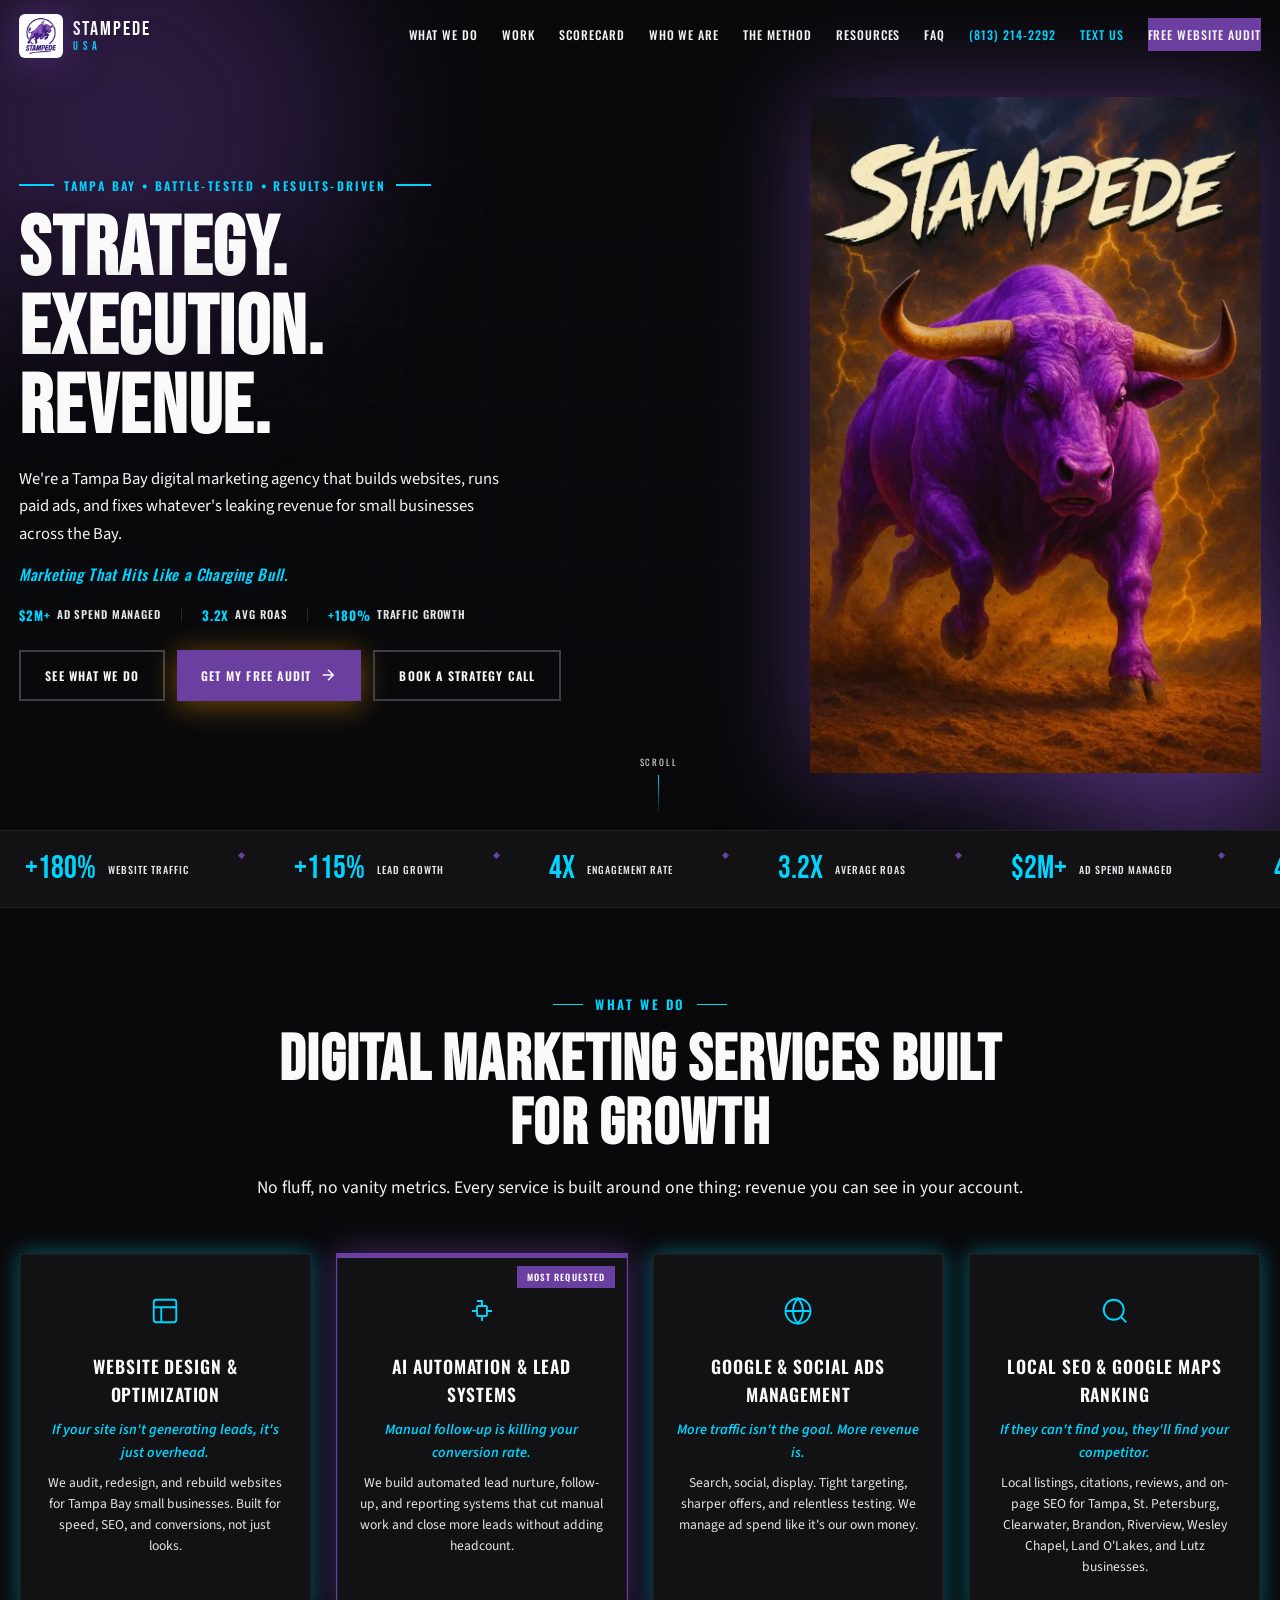
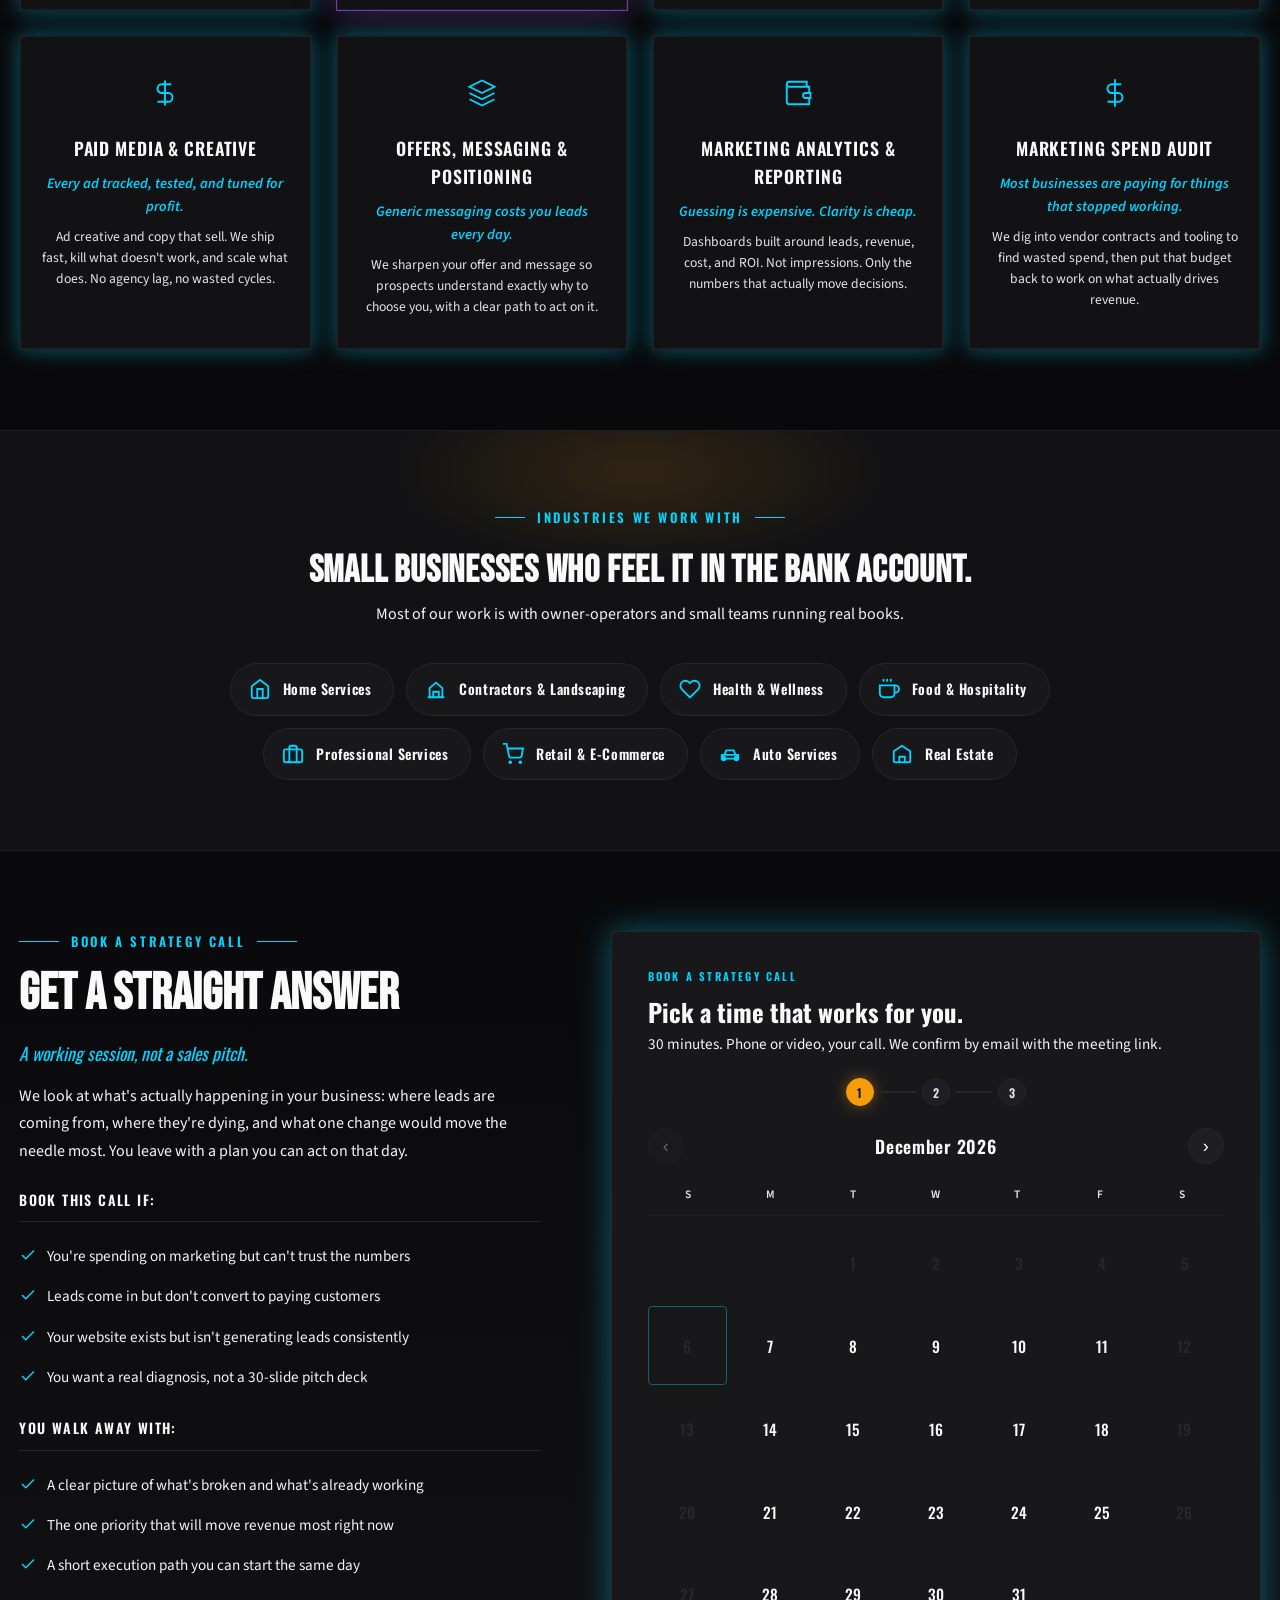
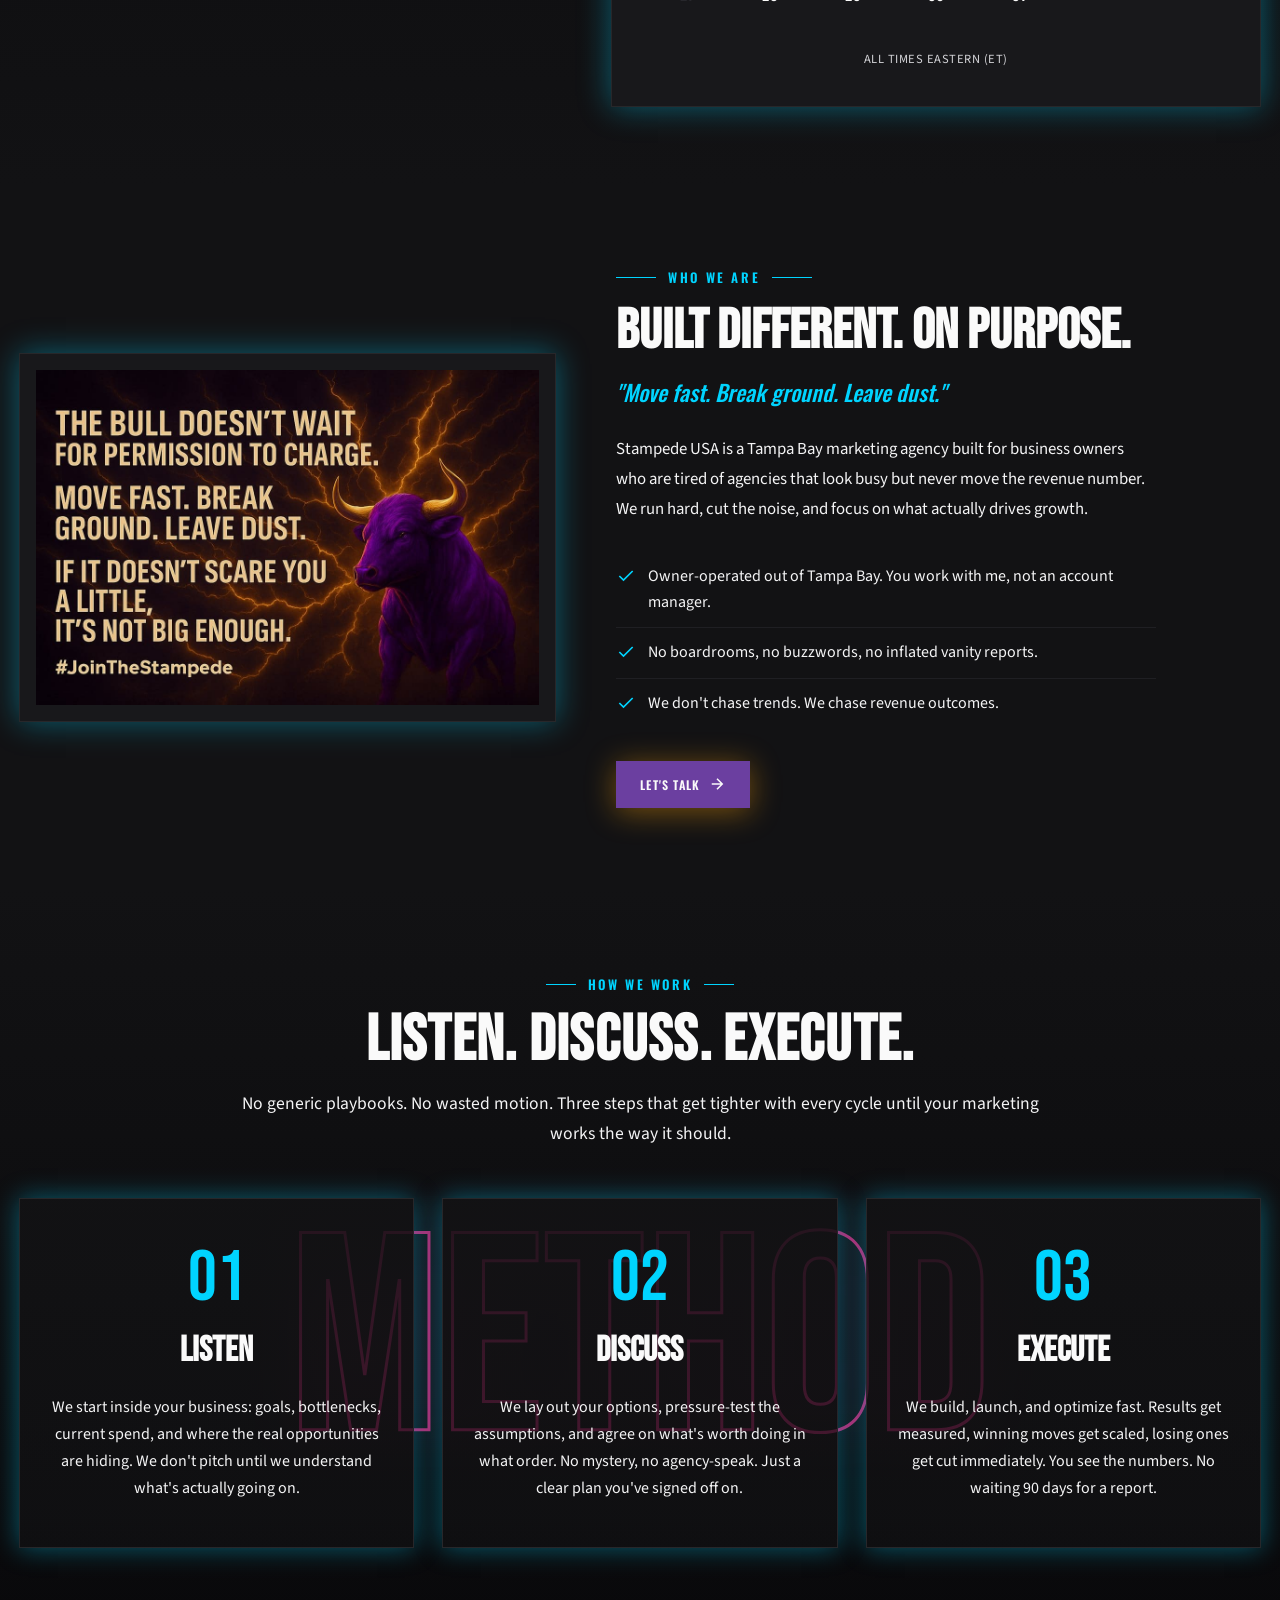
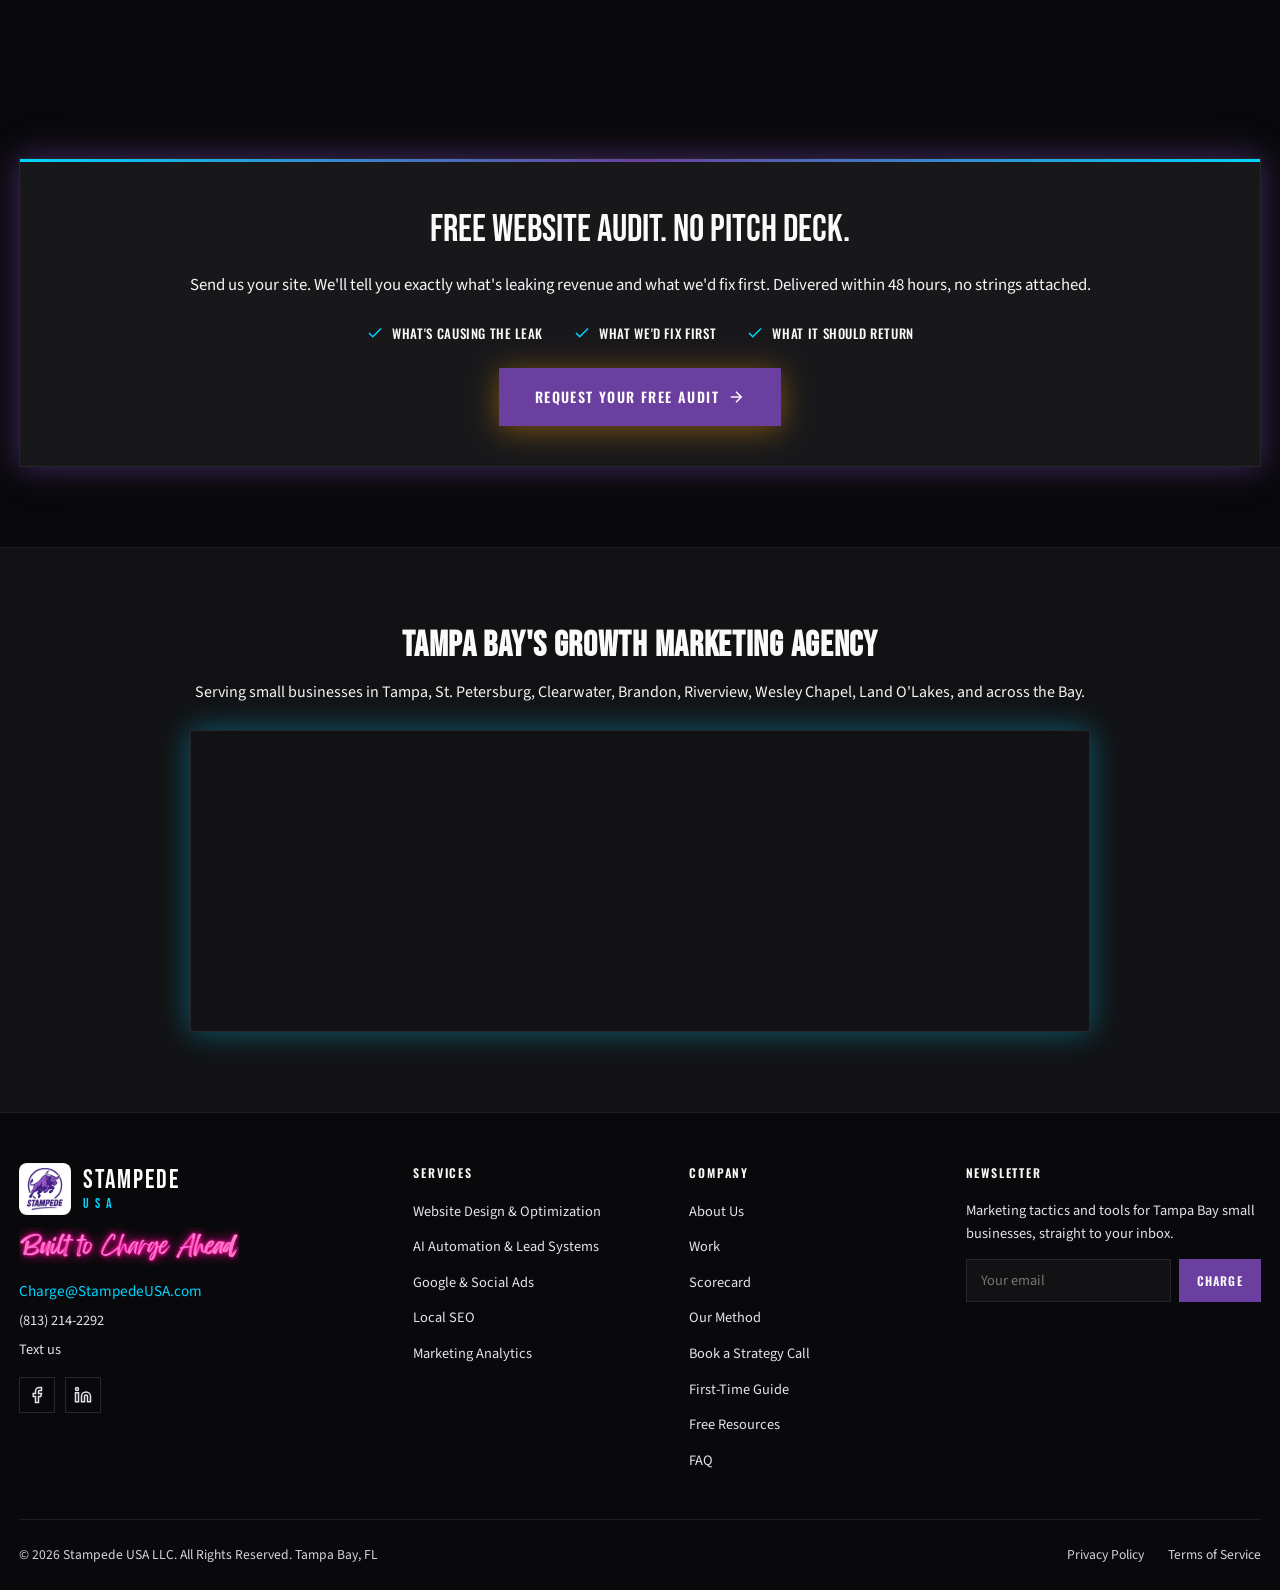
==== commit 604abd9c: "Remove published pricing; fix canonical host; build site-wide entity graph PRICING REMOVED Every Sta" ====
--- a/index.html
+++ b/index.html
@@ -11,8 +11,8 @@
   ═══════════════════════════════════════════════════════════ -->
   <title>Stampede USA | Digital Marketing Agency Tampa</title>
   <meta name="description" content="Tampa Bay digital marketing agency. More leads, more revenue. Websites, paid ads, local SEO, and AI automation for Tampa Bay small businesses.">
-  <meta name="robots" content="index, follow">
-  <link rel="canonical" href="https://www.stampedeusa.com/">
+  <meta name="robots" content="index, follow, max-snippet:-1, max-image-preview:large, max-video-preview:-1">
+  <link rel="canonical" href="https://stampedeusa.com/">
 
   <!-- ═══════════════════════════════════════════════════════════
        OPEN GRAPH — Social sharing previews
@@ -21,14 +21,14 @@
   <meta property="og:site_name" content="Stampede USA">
   <meta property="og:title" content="Stampede USA | Digital Marketing Agency Tampa">
   <meta property="og:description" content="Tampa Bay digital marketing agency. More leads, more revenue. Websites, paid ads, local SEO, and AI automation for Tampa Bay small businesses.">
-  <meta property="og:url" content="https://www.stampedeusa.com/">
-  <meta property="og:image" content="https://www.stampedeusa.com/assets/images/og-image.jpg">
+  <meta property="og:url" content="https://stampedeusa.com/">
+  <meta property="og:image" content="https://stampedeusa.com/assets/images/og-image.jpg">
   <meta property="og:image:width" content="1024">
   <meta property="og:image:height" content="1024">
   <meta name="twitter:card" content="summary_large_image">
   <meta name="twitter:title" content="Stampede USA | Digital Marketing Agency Tampa">
   <meta name="twitter:description" content="Tampa Bay digital marketing agency. More leads, more revenue. Websites, paid ads, local SEO, and AI automation for Tampa Bay small businesses.">
-  <meta name="twitter:image" content="https://www.stampedeusa.com/assets/images/og-image.jpg">
+  <meta name="twitter:image" content="https://stampedeusa.com/assets/images/og-image.jpg">
 
   <!-- ═══════════════════════════════════════════════════════════
        SCHEMA MARKUP — LocalBusiness + Service + FAQPage
@@ -41,14 +41,14 @@
     "@graph": [
       {
         "@type": "LocalBusiness",
-        "@id": "https://www.stampedeusa.com/#business",
+        "@id": "https://stampedeusa.com/#business",
         "name": "Stampede USA",
         "description": "Digital marketing agency in Tampa Bay specializing in websites, paid ads, local SEO, and AI automation for small businesses.",
-        "url": "https://www.stampedeusa.com",
+        "url": "https://stampedeusa.com",
         "telephone": "+18132142292",
         "email": "charge@stampedeusa.com",
-        "logo": "https://www.stampedeusa.com/assets/images/favicon.png",
-        "image": "https://www.stampedeusa.com/assets/images/og-image.jpg",
+        "logo": "https://stampedeusa.com/assets/images/favicon.png",
+        "image": "https://stampedeusa.com/assets/images/og-image.jpg",
         "address": {
           "@type": "PostalAddress",
           "addressRegion": "FL",
@@ -74,11 +74,36 @@
           "Marketing Analytics"
         ],
         "priceRange": "$$",
+        "currenciesAccepted": "USD",
         "openingHoursSpecification": {
           "@type": "OpeningHoursSpecification",
           "dayOfWeek": ["Monday","Tuesday","Wednesday","Thursday","Friday"],
           "opens": "09:00",
           "closes": "18:00"
+        },
+        "knowsAbout": [
+          "Local SEO", "Google Business Profile optimization", "Google Ads",
+          "Conversion rate optimization", "Lead generation", "Marketing automation",
+          "Small business marketing", "Website design", "Marketing analytics"
+        ],
+        "hasOfferCatalog": {
+          "@type": "OfferCatalog",
+          "name": "Digital marketing services",
+          "itemListElement": [
+            {"@type":"Offer","itemOffered":{"@type":"Service","name":"Website Design & Optimization","description":"Audits, redesigns, and rebuilds engineered for speed, search visibility, and conversion rather than appearance alone.","serviceType":"Website Design","areaServed":"Tampa Bay, FL","provider":{"@id":"https://stampedeusa.com/#business"}}},
+            {"@type":"Offer","itemOffered":{"@type":"Service","name":"AI Automation & Lead Systems","description":"Automated lead nurture, follow-up, and reporting so leads are not lost between the enquiry and the callback.","serviceType":"Marketing Automation","areaServed":"Tampa Bay, FL","provider":{"@id":"https://stampedeusa.com/#business"}}},
+            {"@type":"Offer","itemOffered":{"@type":"Service","name":"Google & Social Ads Management","description":"Search, social, and display campaigns with tight targeting, sharper offers, and continuous testing.","serviceType":"Advertising","areaServed":"Tampa Bay, FL","provider":{"@id":"https://stampedeusa.com/#business"}}},
+            {"@type":"Offer","itemOffered":{"@type":"Service","name":"Local SEO & Google Maps Ranking","description":"Google Business Profile optimization, citations, reviews, on-page SEO and schema for Tampa Bay service areas.","serviceType":"Local SEO","areaServed":"Tampa Bay, FL","provider":{"@id":"https://stampedeusa.com/#business"}}},
+            {"@type":"Offer","itemOffered":{"@type":"Service","name":"Marketing Analytics & Reporting","description":"Dashboards built around leads, revenue, cost and ROI rather than impressions.","serviceType":"Marketing Analytics","areaServed":"Tampa Bay, FL","provider":{"@id":"https://stampedeusa.com/#business"}}},
+            {"@type":"Offer","itemOffered":{"@type":"Service","name":"Marketing Retainer","description":"Ongoing marketing management, month-to-month after the first 90 days.","serviceType":"Digital Marketing","areaServed":"Tampa Bay, FL","provider":{"@id":"https://stampedeusa.com/#business"}}}
+          ]
+        },
+        "makesOffer": {
+          "@type": "Offer",
+          "name": "Free website audit",
+          "description": "A no-cost review of a business's website, ad accounts and Google Business Profile, delivered in a 30-minute working session.",
+          "price": "0",
+          "priceCurrency": "USD"
         },
         "sameAs": [
           "https://www.facebook.com/RunWithStampede",
@@ -87,23 +112,24 @@
       },
       {
         "@type": "WebSite",
-        "@id": "https://www.stampedeusa.com/#website",
-        "url": "https://www.stampedeusa.com",
+        "@id": "https://stampedeusa.com/#website",
+        "url": "https://stampedeusa.com",
         "name": "Stampede USA",
         "description": "Tampa Bay digital marketing agency",
-        "publisher": {"@id": "https://www.stampedeusa.com/#business"}
+        "inLanguage": "en-US",
+        "publisher": {"@id": "https://stampedeusa.com/#business"}
       },
       {
         "@type": "WebPage",
-        "@id": "https://www.stampedeusa.com/#webpage",
-        "url": "https://www.stampedeusa.com",
+        "@id": "https://stampedeusa.com/#webpage",
+        "url": "https://stampedeusa.com",
         "name": "Stampede USA | Digital Marketing Agency Tampa",
-        "isPartOf": {"@id": "https://www.stampedeusa.com/#website"},
-        "about": {"@id": "https://www.stampedeusa.com/#business"},
+        "isPartOf": {"@id": "https://stampedeusa.com/#website"},
+        "about": {"@id": "https://stampedeusa.com/#business"},
         "description": "Tampa Bay digital marketing agency helping small businesses get more leads, revenue, and growth.",
         "breadcrumb": {
           "@type": "BreadcrumbList",
-          "itemListElement": [{"@type": "ListItem", "position": 1, "name": "Home", "item": "https://www.stampedeusa.com"}]
+          "itemListElement": [{"@type": "ListItem", "position": 1, "name": "Home", "item": "https://stampedeusa.com"}]
         }
       }
     ]
@@ -121,6 +147,7 @@
   <noscript><link rel="stylesheet" href="https://fonts.googleapis.com/css2?family=Bebas+Neue&family=Oswald:wght@400;500;600&family=Source+Sans+3:wght@400;600&display=swap"></noscript>
 
   <!-- FAVICON — replace with actual favicon files -->
+  <link rel="alternate" type="text/plain" href="/llms.txt" title="Plain-text summary for language models">
   <link rel="icon" type="image/png" href="assets/images/favicon.png">
   <link rel="apple-touch-icon" href="assets/images/apple-touch-icon.png">
 
@@ -159,7 +186,7 @@
     <ul class="stmp-nav-links" role="list">
       <li><a href="#stmp-services">What We Do</a></li>
       <li><a href="work.html">Work</a></li>
-      <li><a href="scorecard.html">Scorecard</a></li>
+          <li><a href="scorecard.html">Scorecard</a></li>
       <li><a href="#stmp-about">Who We Are</a></li>
       <li><a href="#stmp-method">The Method</a></li>
       <li><a href="resources.html">Resources</a></li>
@@ -182,7 +209,7 @@
   <ul class="stmp-mobile-menu-links" role="list">
     <li><a href="#stmp-services">What We Do</a></li>
     <li><a href="work.html">Work</a></li>
-      <li><a href="scorecard.html">Scorecard</a></li>
+          <li><a href="scorecard.html">Scorecard</a></li>
     <li><a href="#stmp-about">Who We Are</a></li>
     <li><a href="#stmp-method">The Method</a></li>
     <li><a href="resources.html">Resources</a></li>
@@ -690,9 +717,10 @@
         <ul role="list">
           <li><a href="#stmp-about">About Us</a></li>
           <li><a href="work.html">Work</a></li>
-      <li><a href="scorecard.html">Scorecard</a></li>
+          <li><a href="scorecard.html">Scorecard</a></li>
           <li><a href="#stmp-method">Our Method</a></li>
           <li><a href="#stmp-strategy">Book a Strategy Call</a></li>
+          <li><a href="first-time-hiring-a-marketing-agency.html">First-Time Guide</a></li>
           <li><a href="resources.html">Free Resources</a></li>
           <li><a href="faq.html">FAQ</a></li>
         </ul>
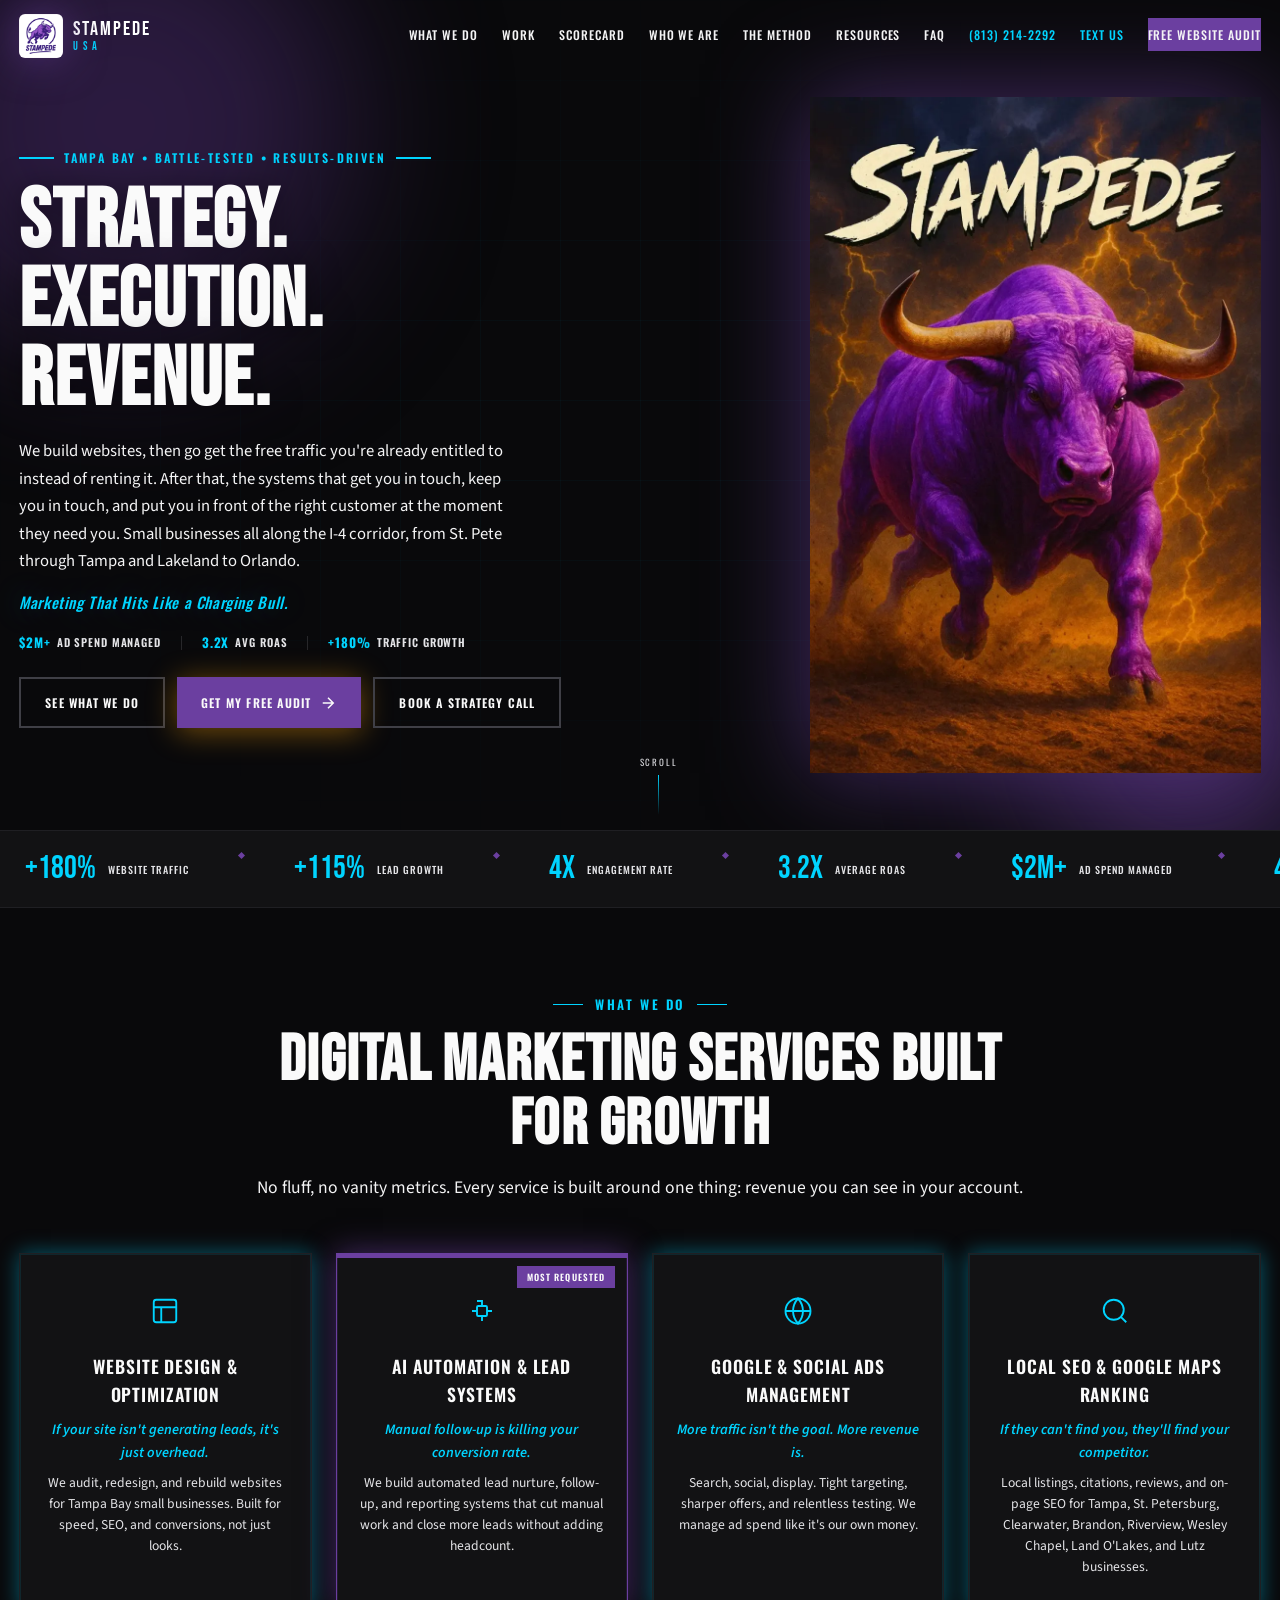
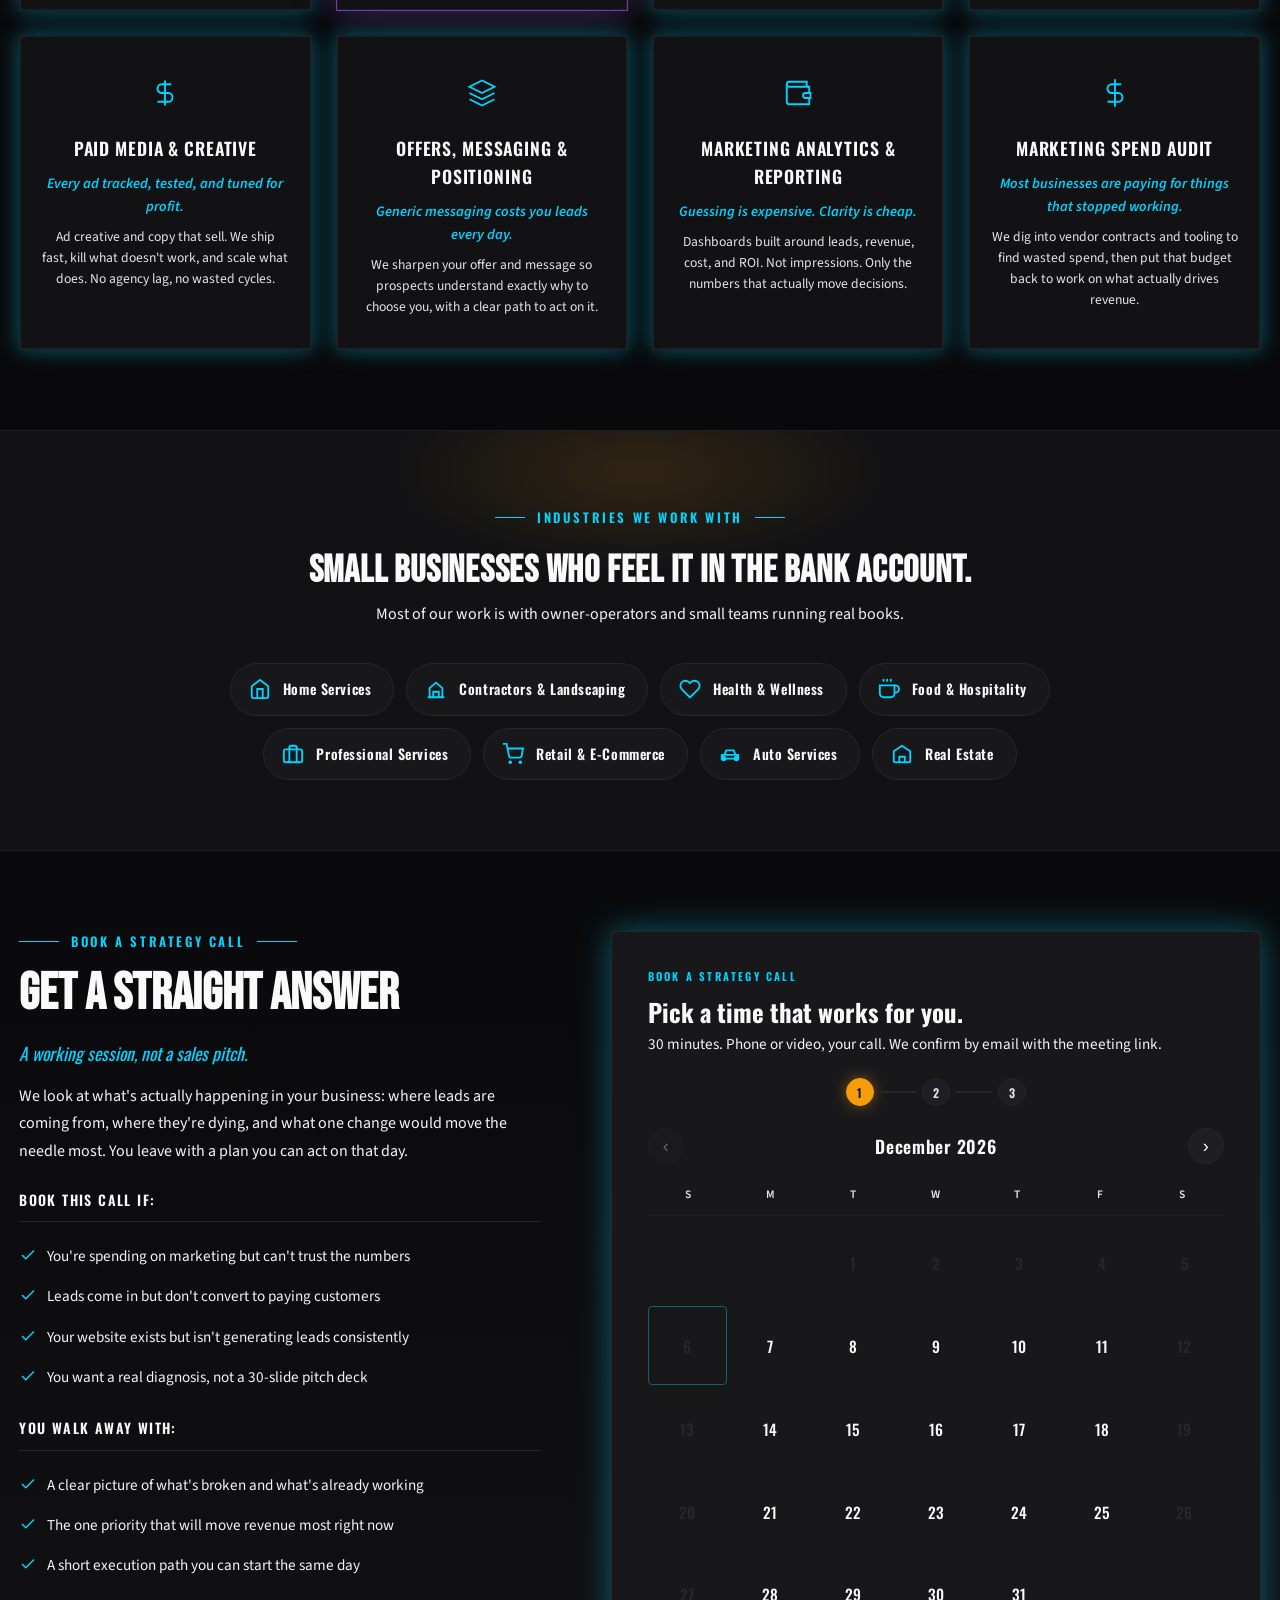
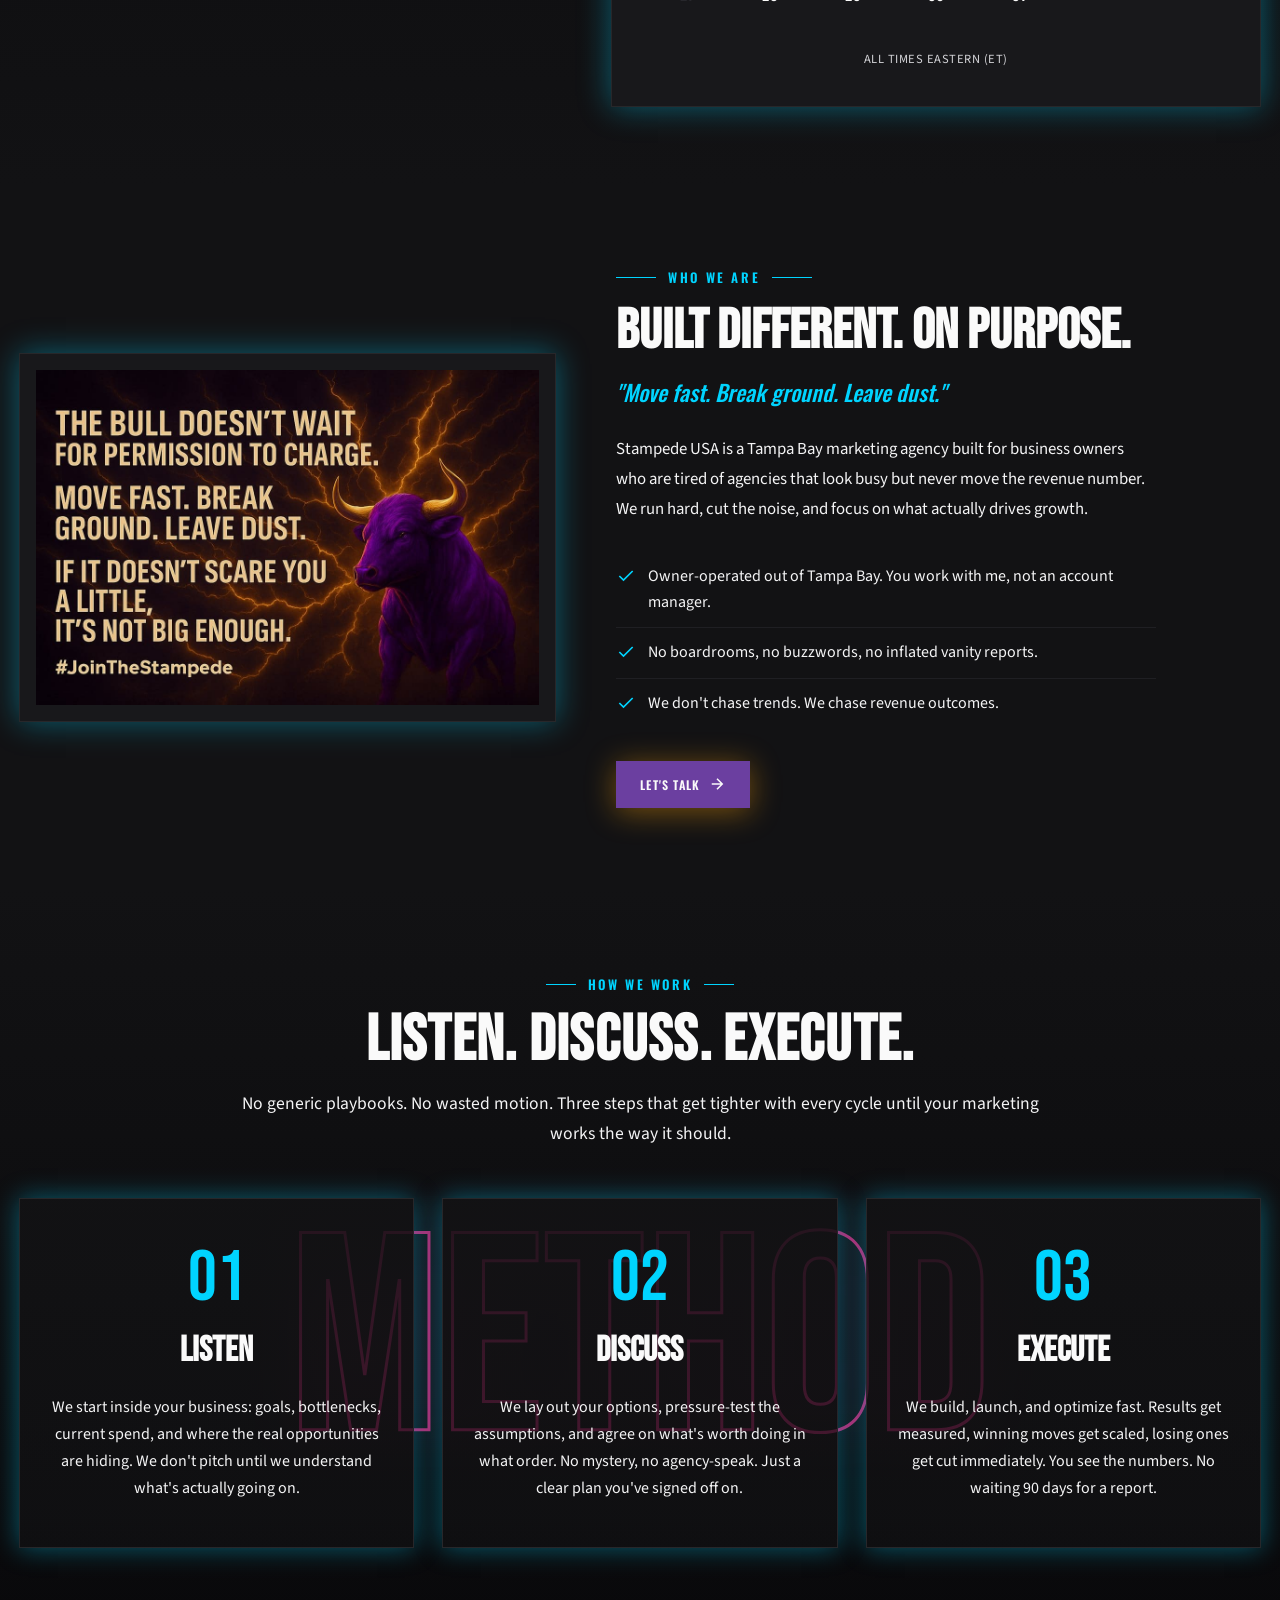
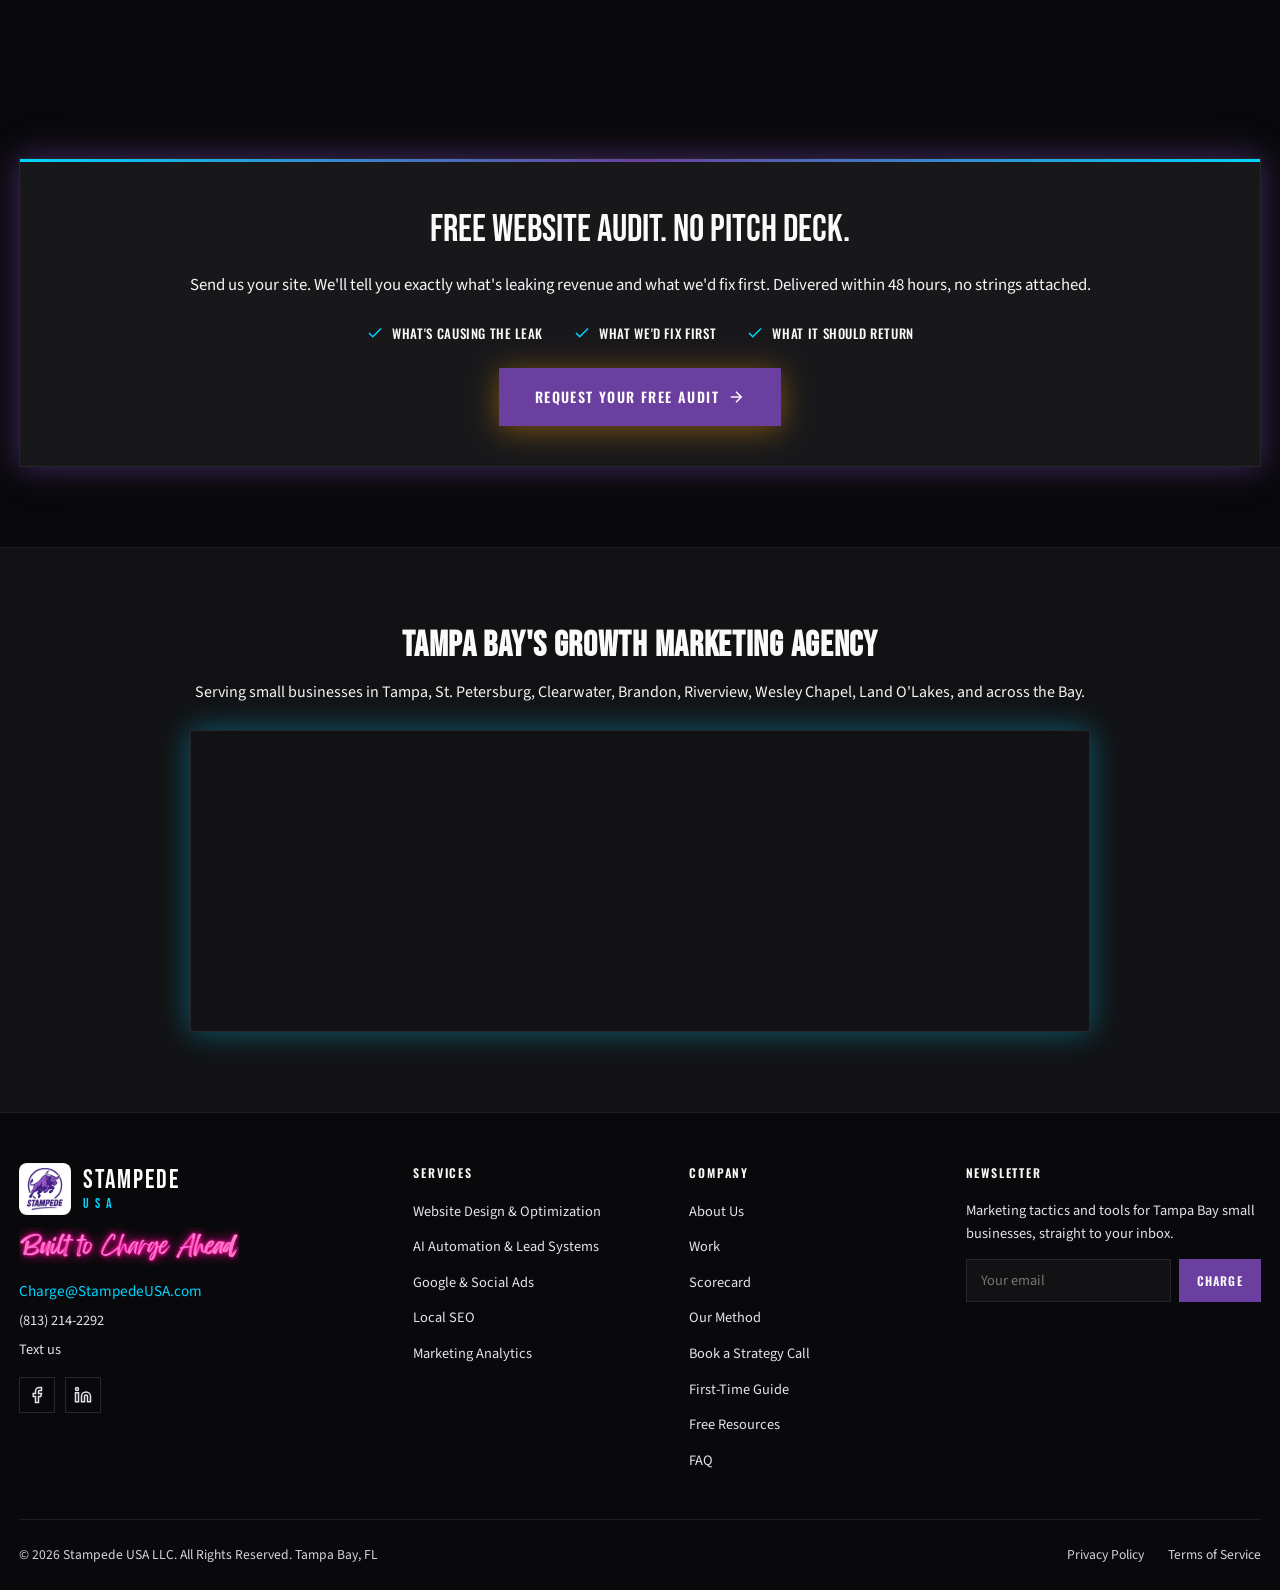
==== commit 2c49f7ee: "Scorecard: brand colour, honest unknowns, and the attribution the sheet was always waiting for SCORE" ====
--- a/index.html
+++ b/index.html
@@ -62,7 +62,8 @@
         "areaServed": [
           "Tampa", "St. Petersburg", "Clearwater",
           "Brandon", "Riverview", "Wesley Chapel",
-          "Land O'Lakes", "Lutz", "New Tampa", "Tampa Bay"
+          "Land O'Lakes", "Lutz", "New Tampa", "Tampa Bay",
+          "Plant City", "Lakeland", "Winter Haven", "Orlando", "I-4 Corridor"
         ],
         "serviceType": [
           "Digital Marketing",
@@ -240,7 +241,7 @@
         <span>Execution.</span>
         <span>Revenue.</span>
       </h1>
-      <p class="stmp-hero-sub">We're a Tampa Bay digital marketing agency that builds websites, runs paid ads, and fixes whatever's leaking revenue for small businesses across the Bay.</p>
+      <p class="stmp-hero-sub">We build websites, then go get the free traffic you're already entitled to instead of renting it. After that, the systems that get you in touch, keep you in touch, and put you in front of the right customer at the moment they need you. Small businesses all along the I-4 corridor, from St. Pete through Tampa and Lakeland to Orlando.</p>
       <p class="stmp-hero-tagline">Marketing That Hits Like a Charging Bull.</p>
       <div class="stmp-hero-proof" aria-label="Agency results at a glance">
         <div class="stmp-hero-proof-item"><strong>$2M+</strong> Ad Spend Managed</div>
@@ -492,7 +493,7 @@
           <div class="stmp-sched-step" data-step="time" hidden>
             <button type="button" class="stmp-sched-back" data-back="calendar">&#8249; Back to calendar</button>
             <div class="stmp-sched-picked">
-              Available on <strong id="stmpTimeDateLabel">—</strong>
+              Available on <strong id="stmpTimeDateLabel">a day you pick</strong>
             </div>
             <div class="stmp-time-grid" id="stmpTimeGrid" role="list"></div>
           </div>
@@ -501,7 +502,7 @@
           <div class="stmp-sched-step" data-step="form" hidden>
             <button type="button" class="stmp-sched-back" data-back="time">&#8249; Change time</button>
             <div class="stmp-sched-picked">
-              Booking <strong id="stmpFormWhenLabel">—</strong>
+              Booking <strong id="stmpFormWhenLabel">the time you picked</strong>
             </div>
             <form id="strategyCallForm" class="stmp-modal-form" novalidate>
               <input type="text" name="contact_ref" tabindex="-1" autocomplete="off" aria-hidden="true" class="stmp-alt-field">
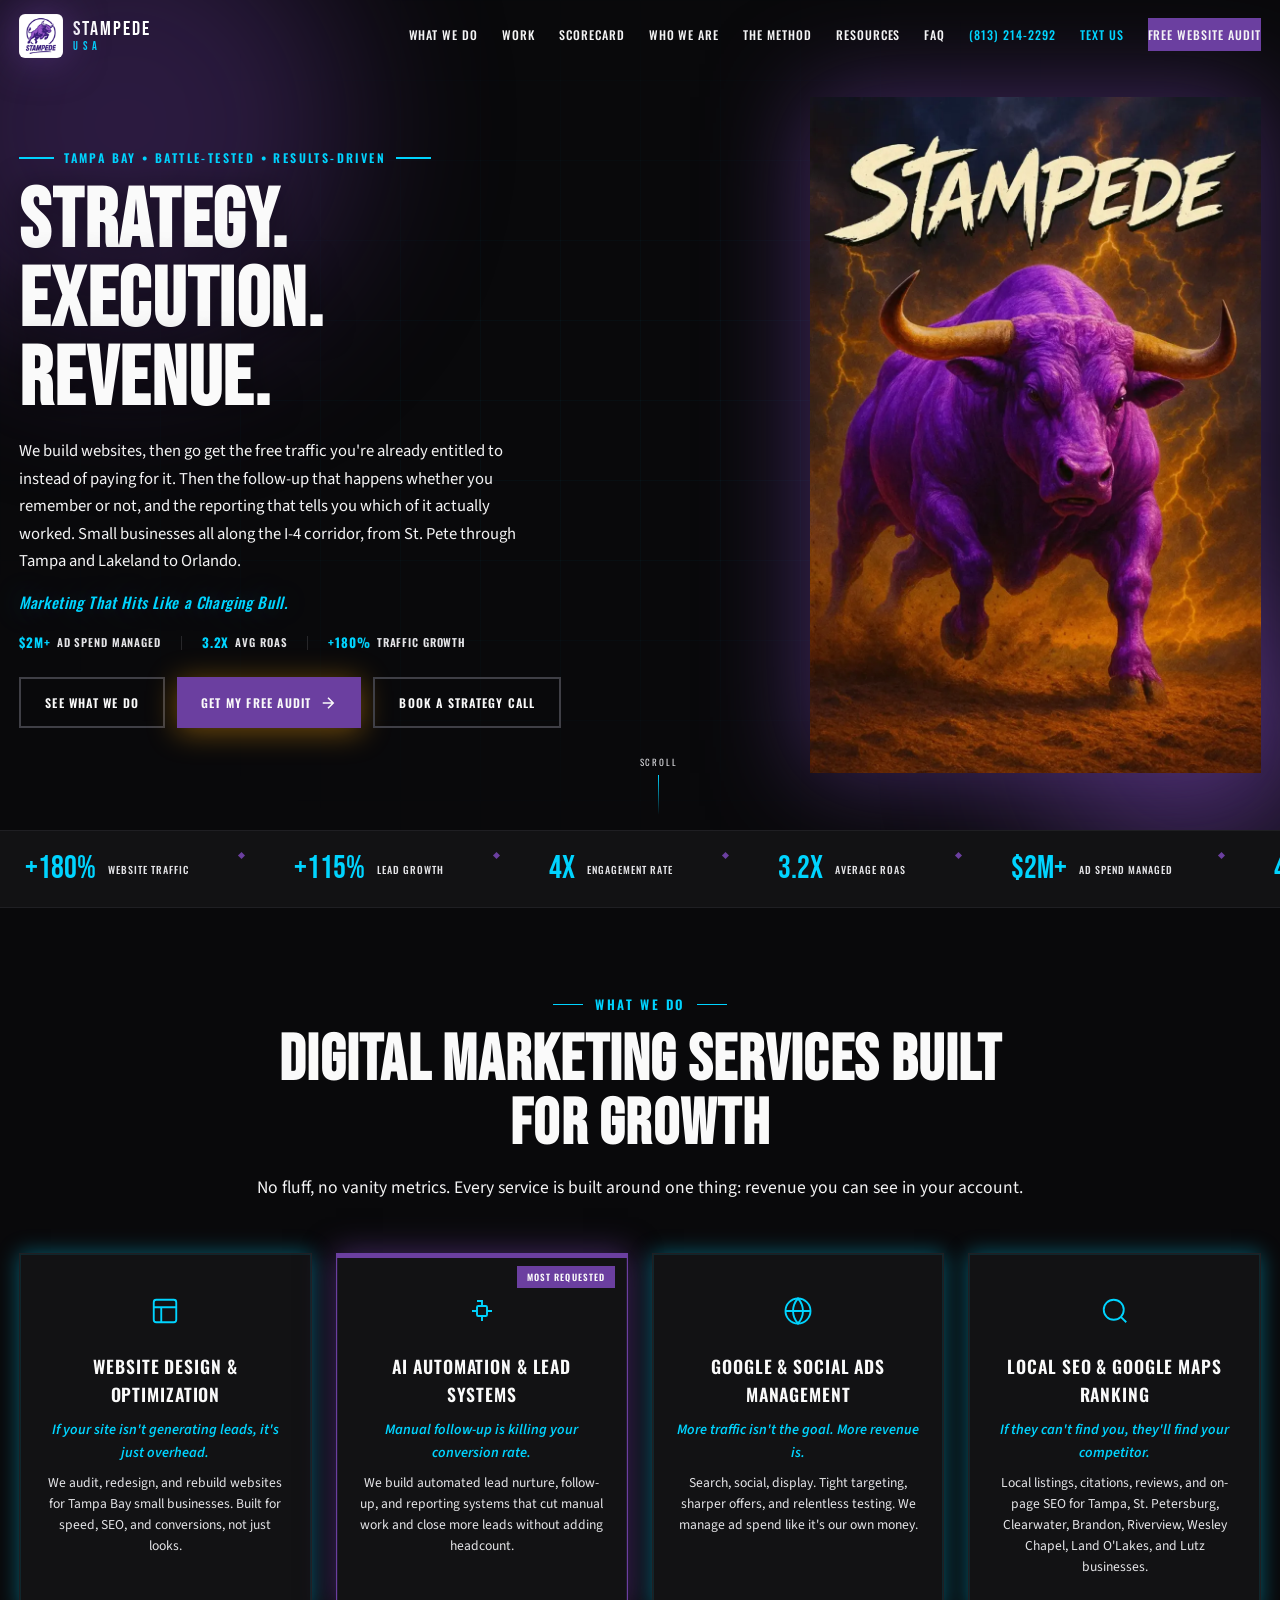
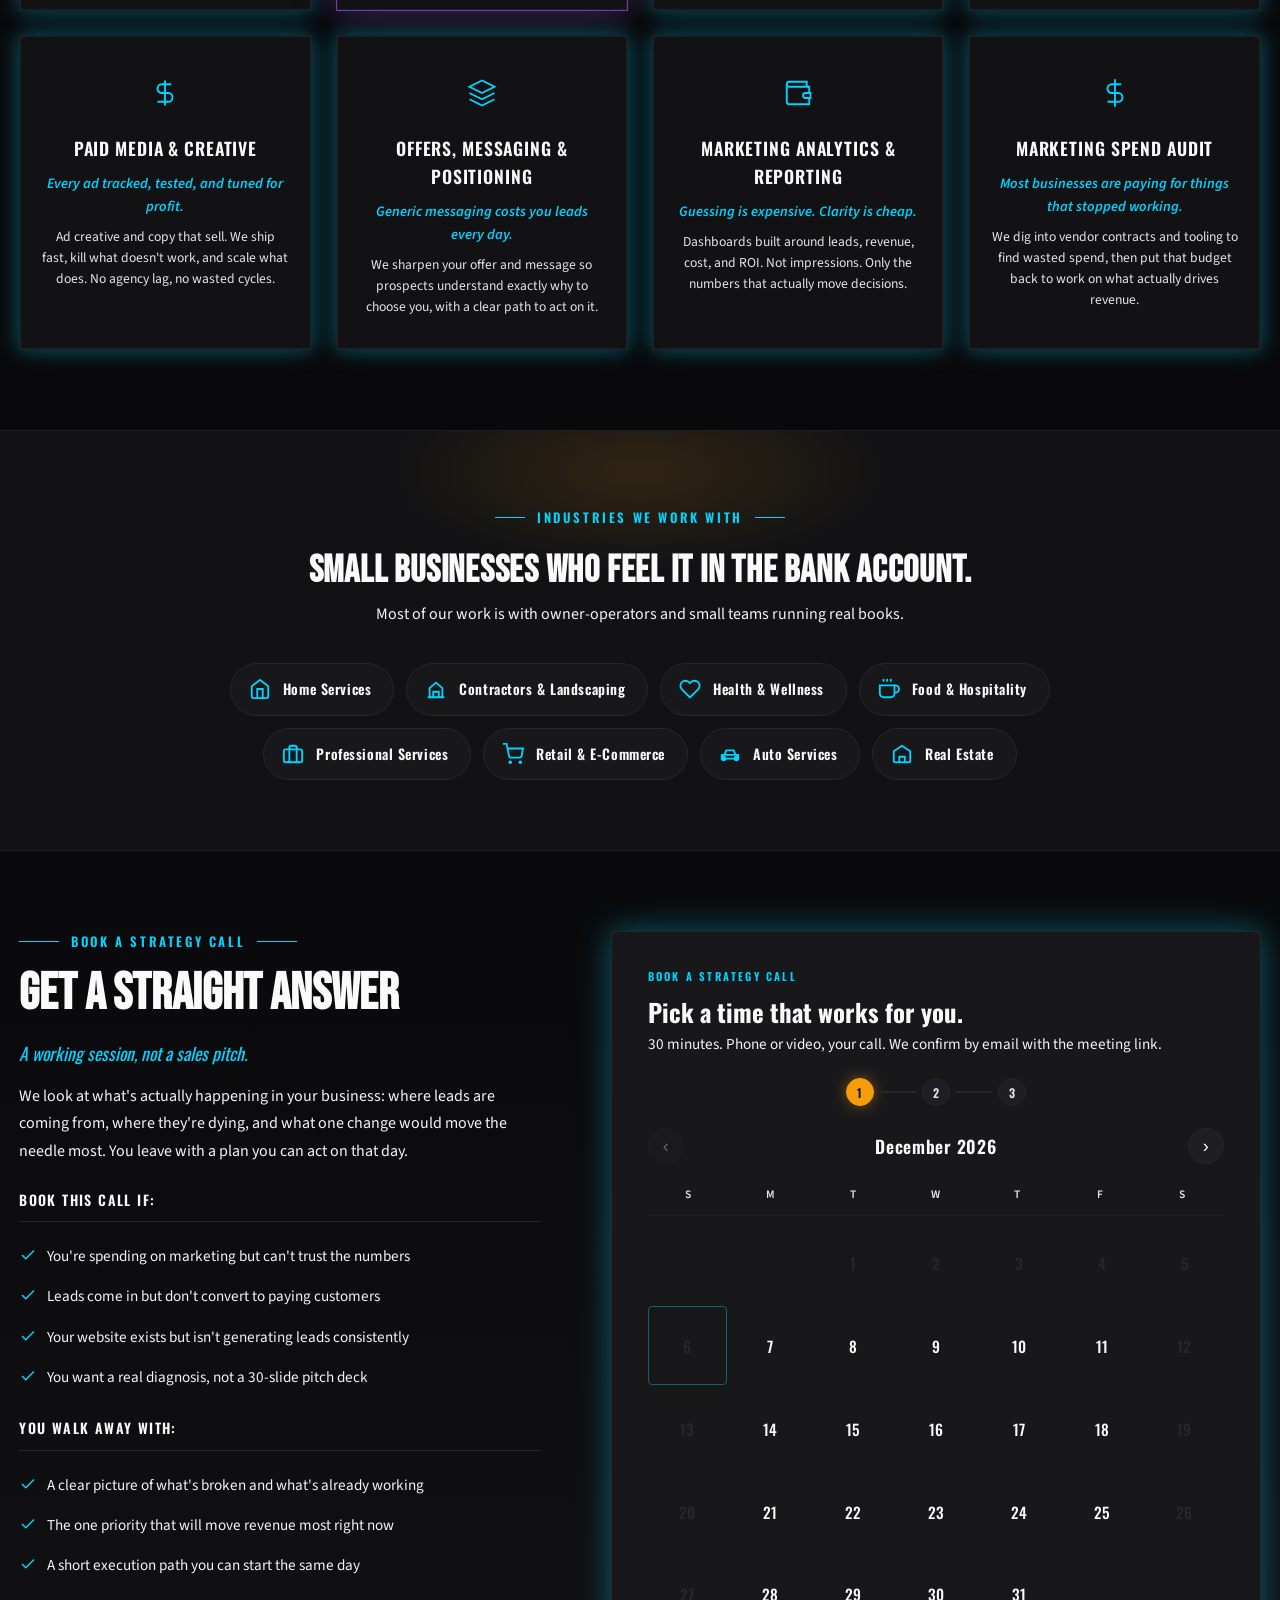
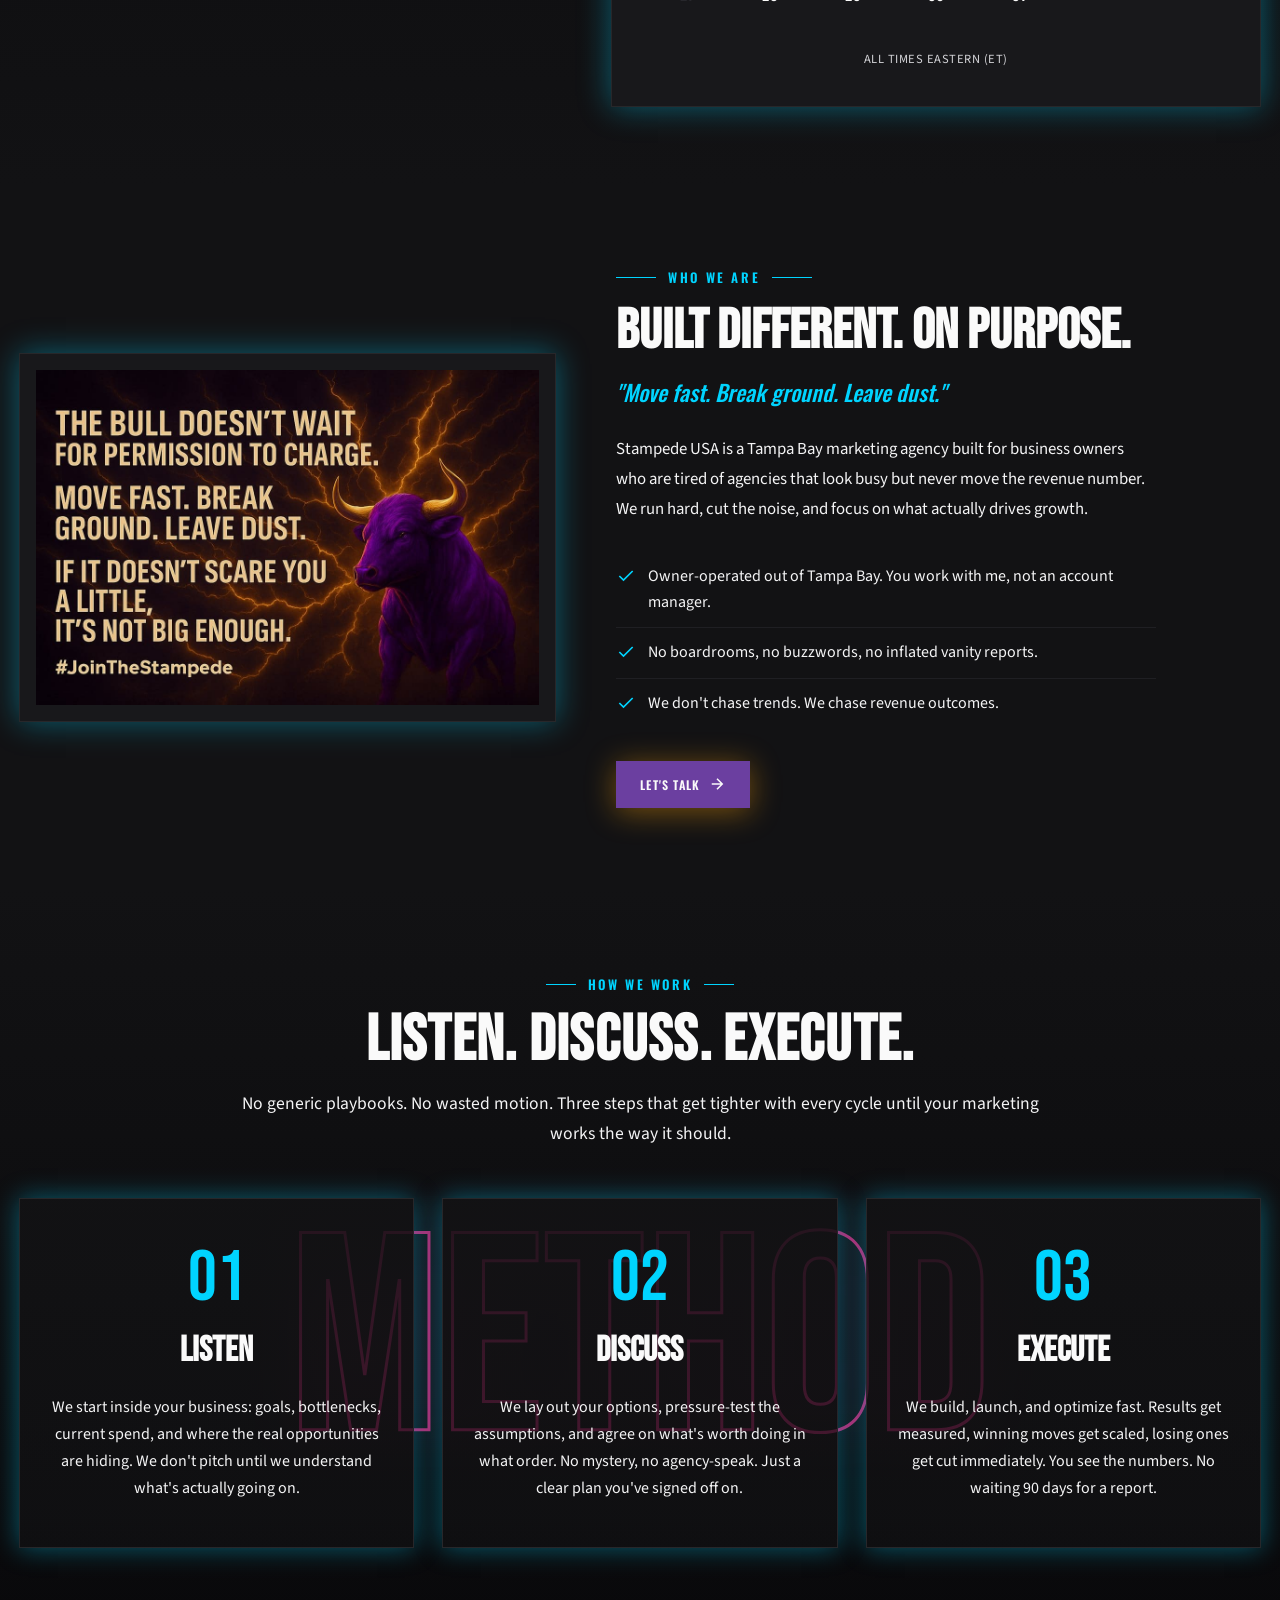
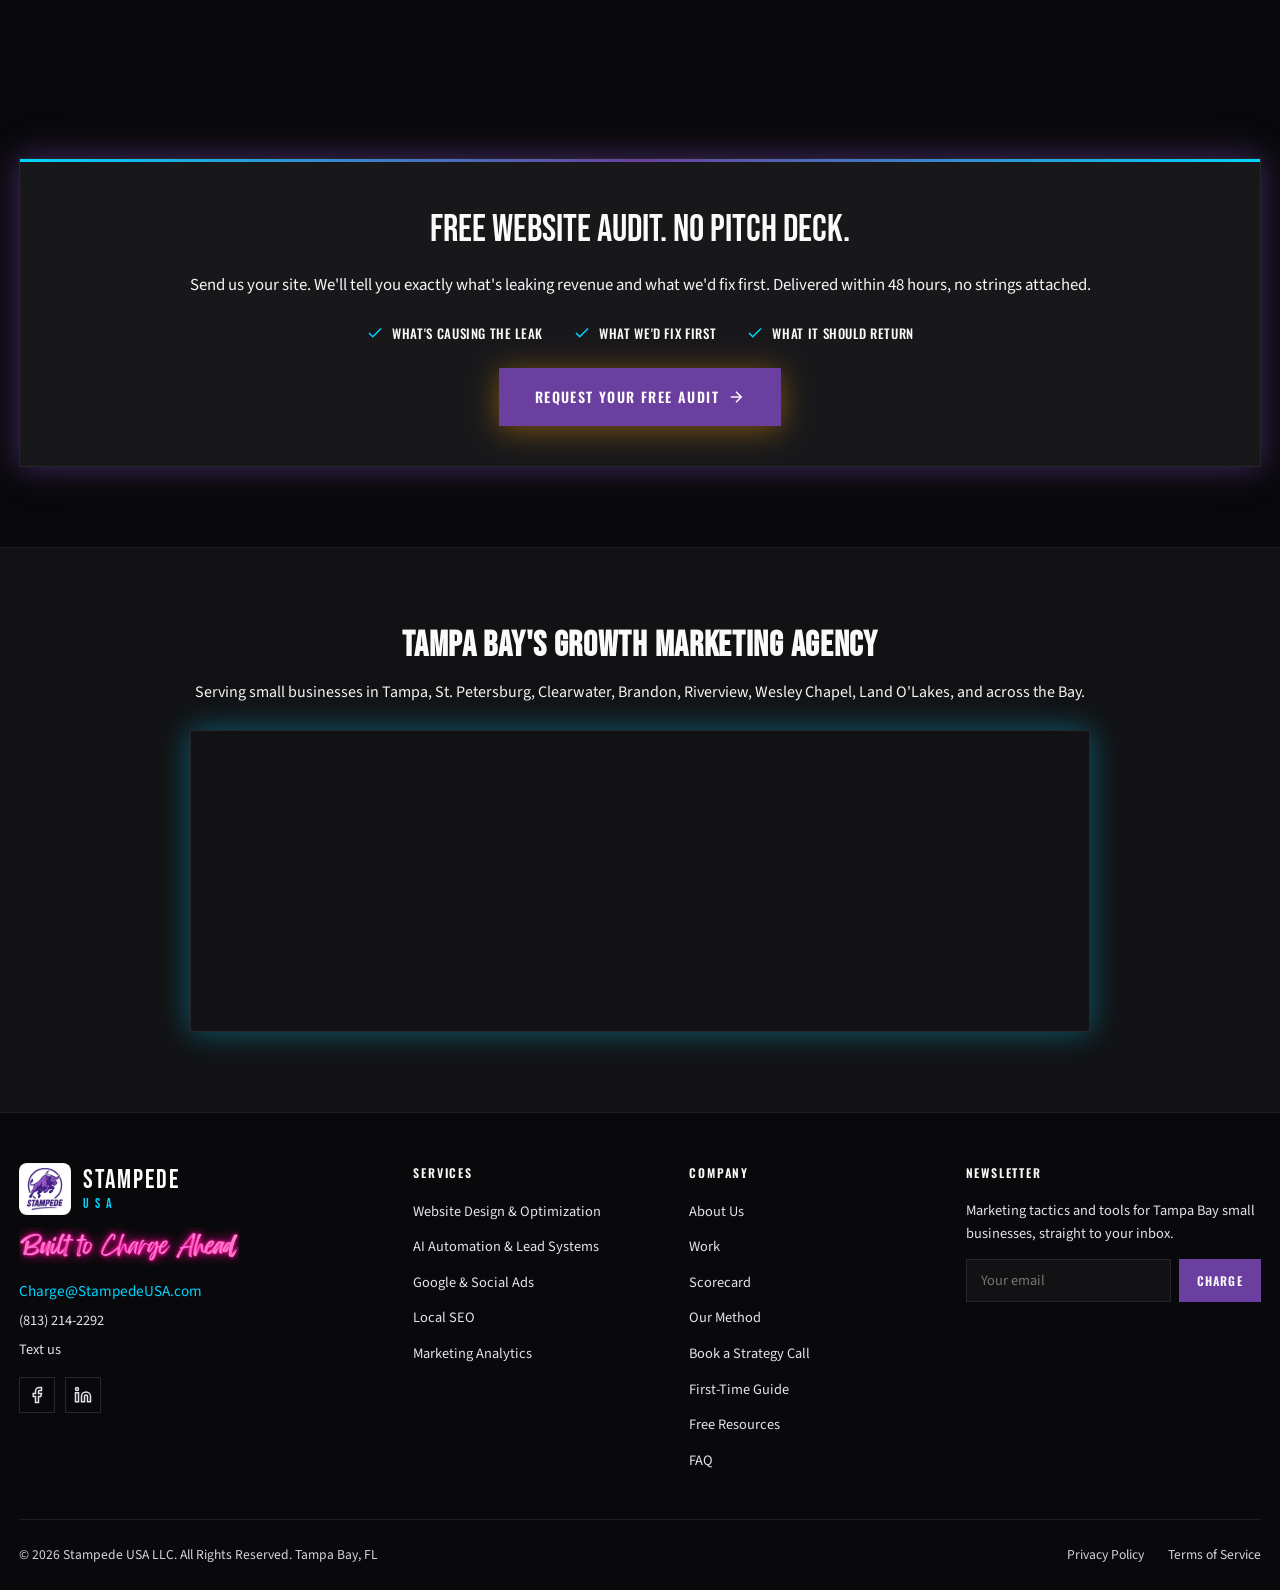
==== commit f493f669: "Hero: paying for it, and the follow-up instead of 'the systems' 'Renting it' becomes 'paying for it'" ====
--- a/index.html
+++ b/index.html
@@ -241,7 +241,7 @@
         <span>Execution.</span>
         <span>Revenue.</span>
       </h1>
-      <p class="stmp-hero-sub">We build websites, then go get the free traffic you're already entitled to instead of renting it. After that, the systems that get you in touch, keep you in touch, and put you in front of the right customer at the moment they need you. Small businesses all along the I-4 corridor, from St. Pete through Tampa and Lakeland to Orlando.</p>
+      <p class="stmp-hero-sub">We build websites, then go get the free traffic you're already entitled to instead of paying for it. Then the follow-up that happens whether you remember or not, and the reporting that tells you which of it actually worked. Small businesses all along the I-4 corridor, from St. Pete through Tampa and Lakeland to Orlando.</p>
       <p class="stmp-hero-tagline">Marketing That Hits Like a Charging Bull.</p>
       <div class="stmp-hero-proof" aria-label="Agency results at a glance">
         <div class="stmp-hero-proof-item"><strong>$2M+</strong> Ad Spend Managed</div>
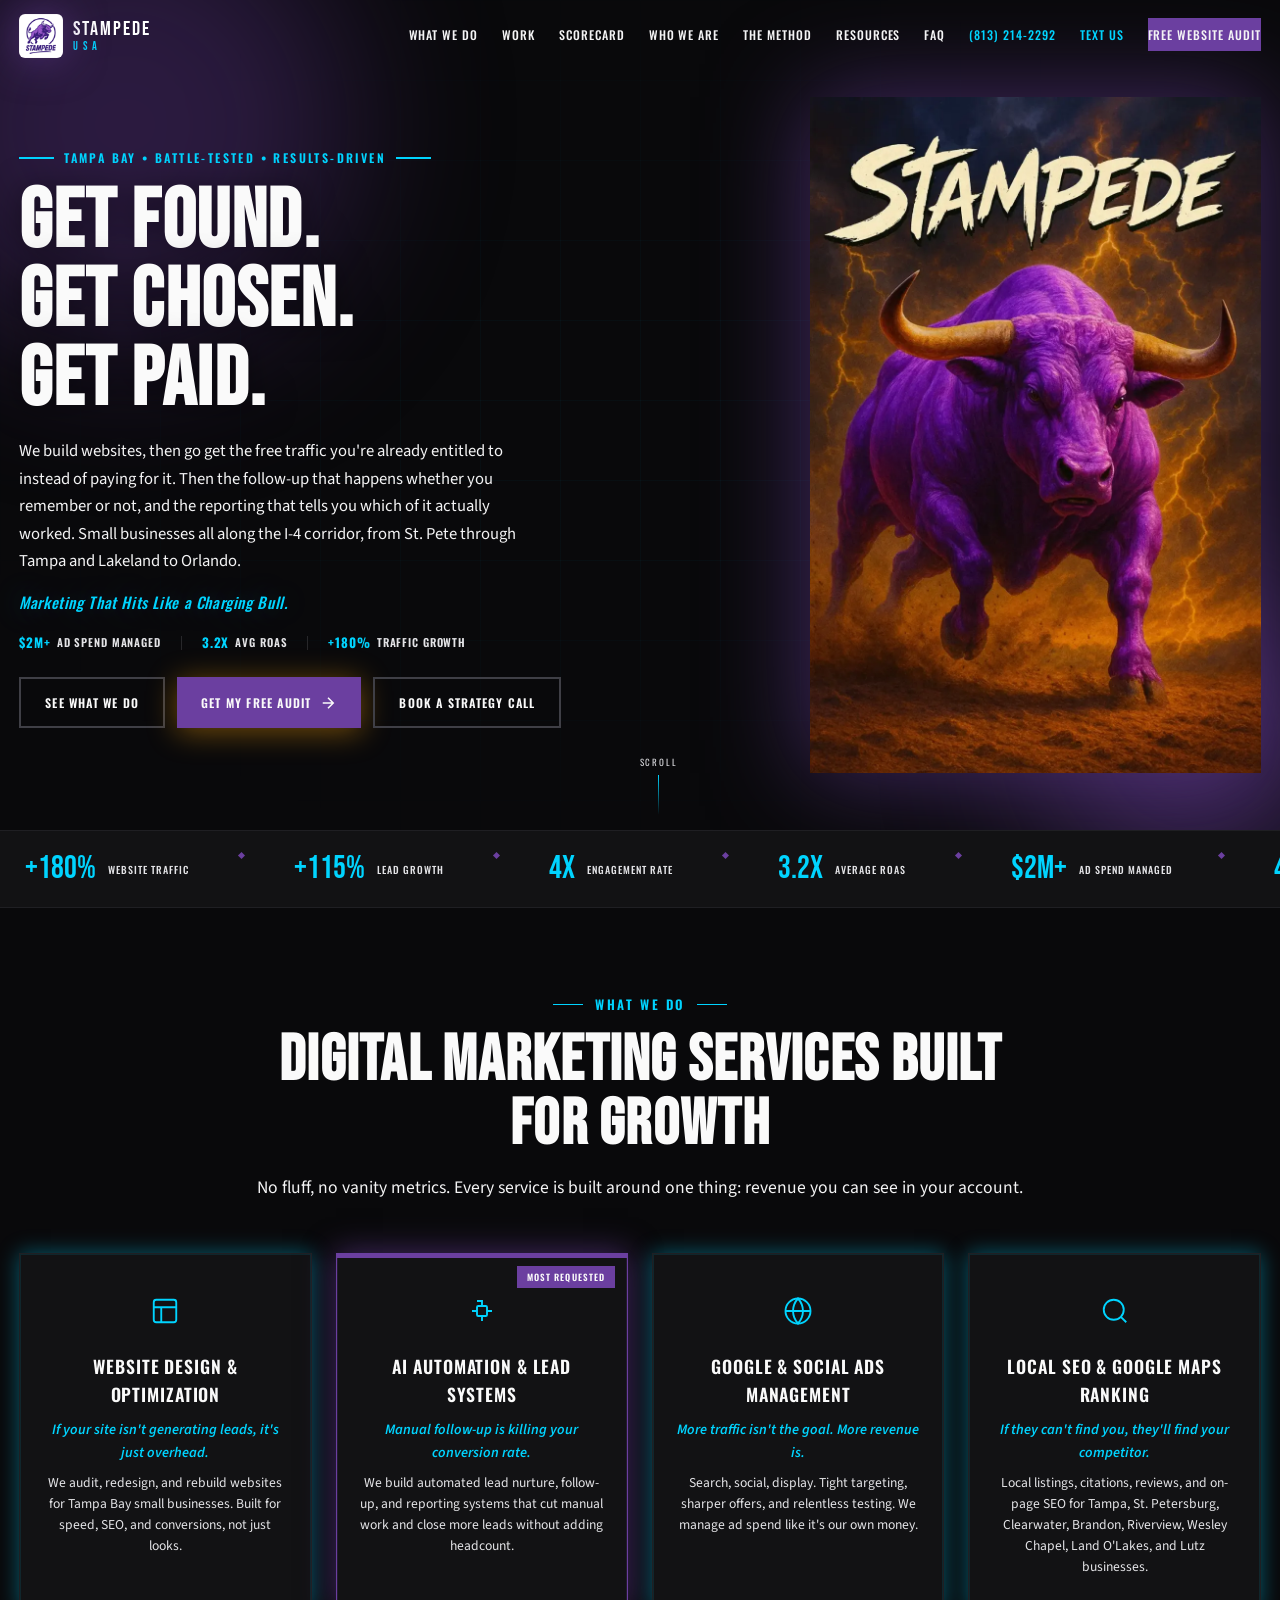
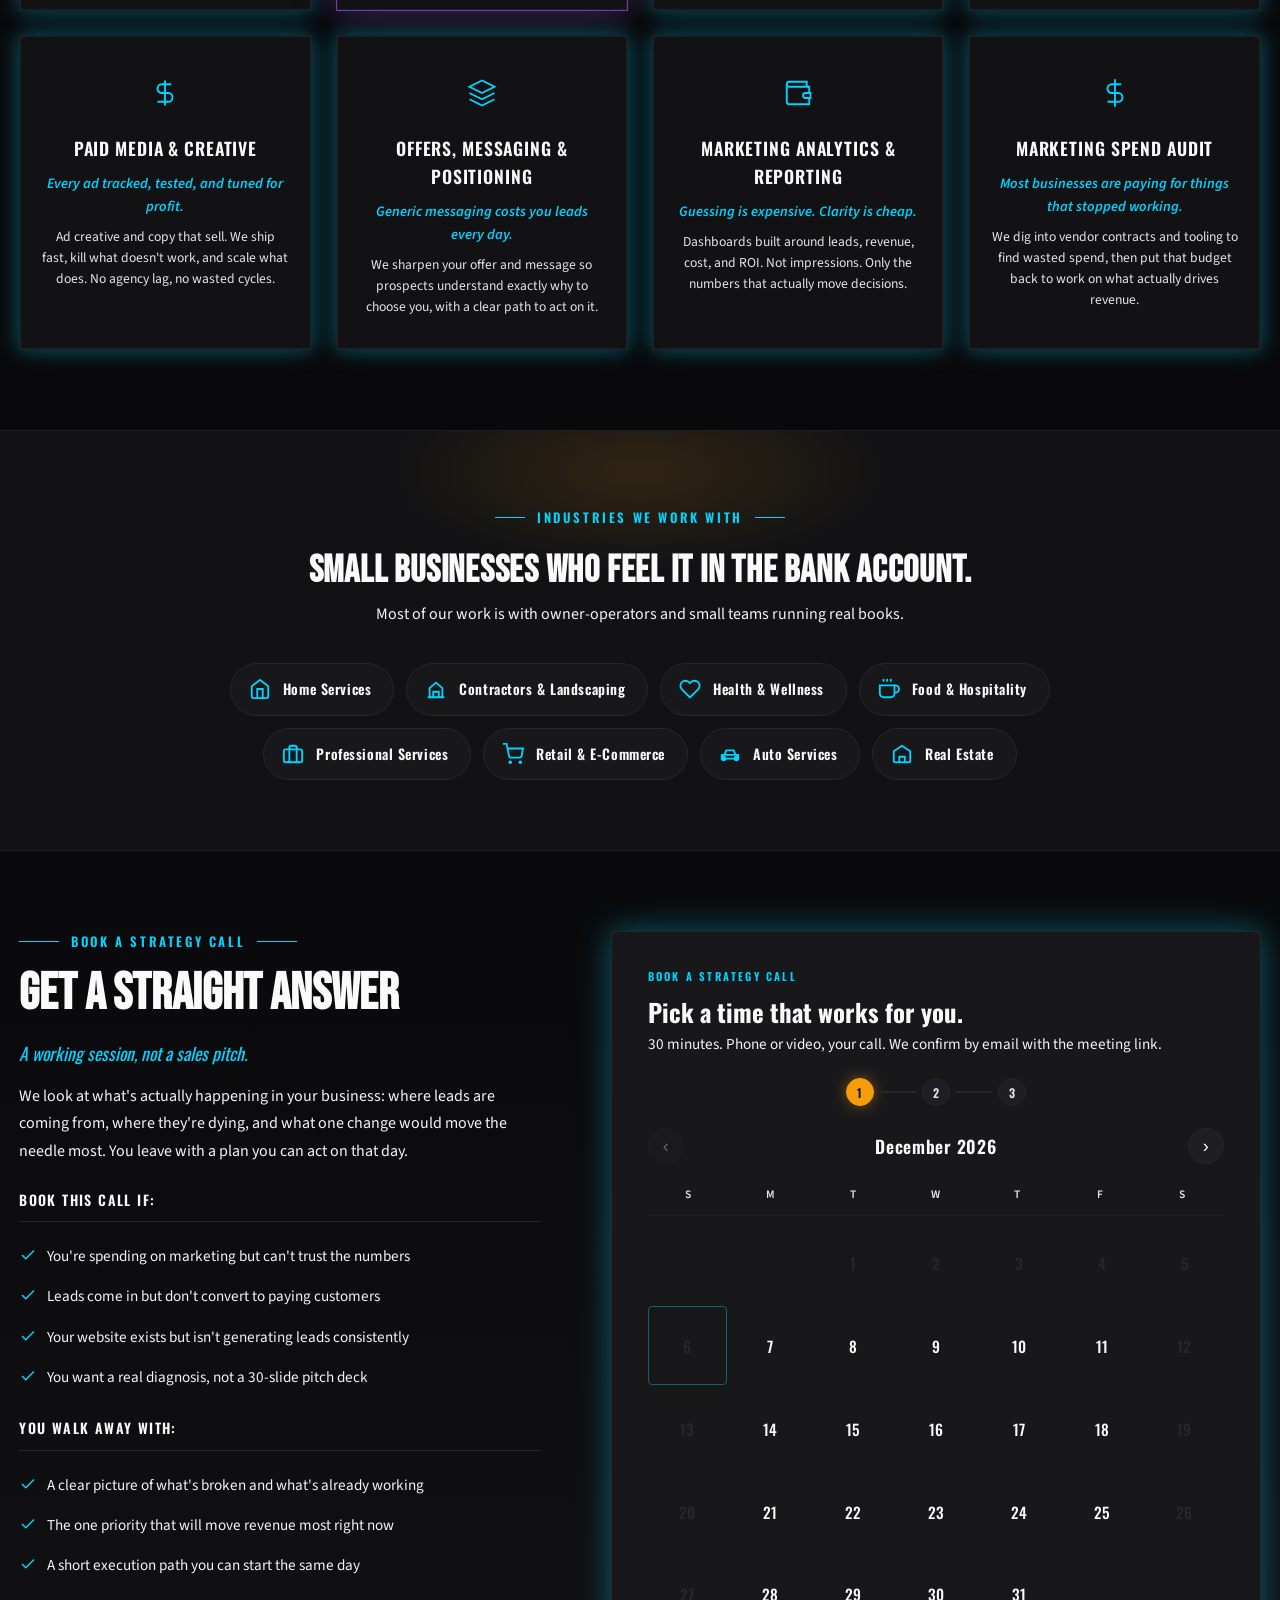
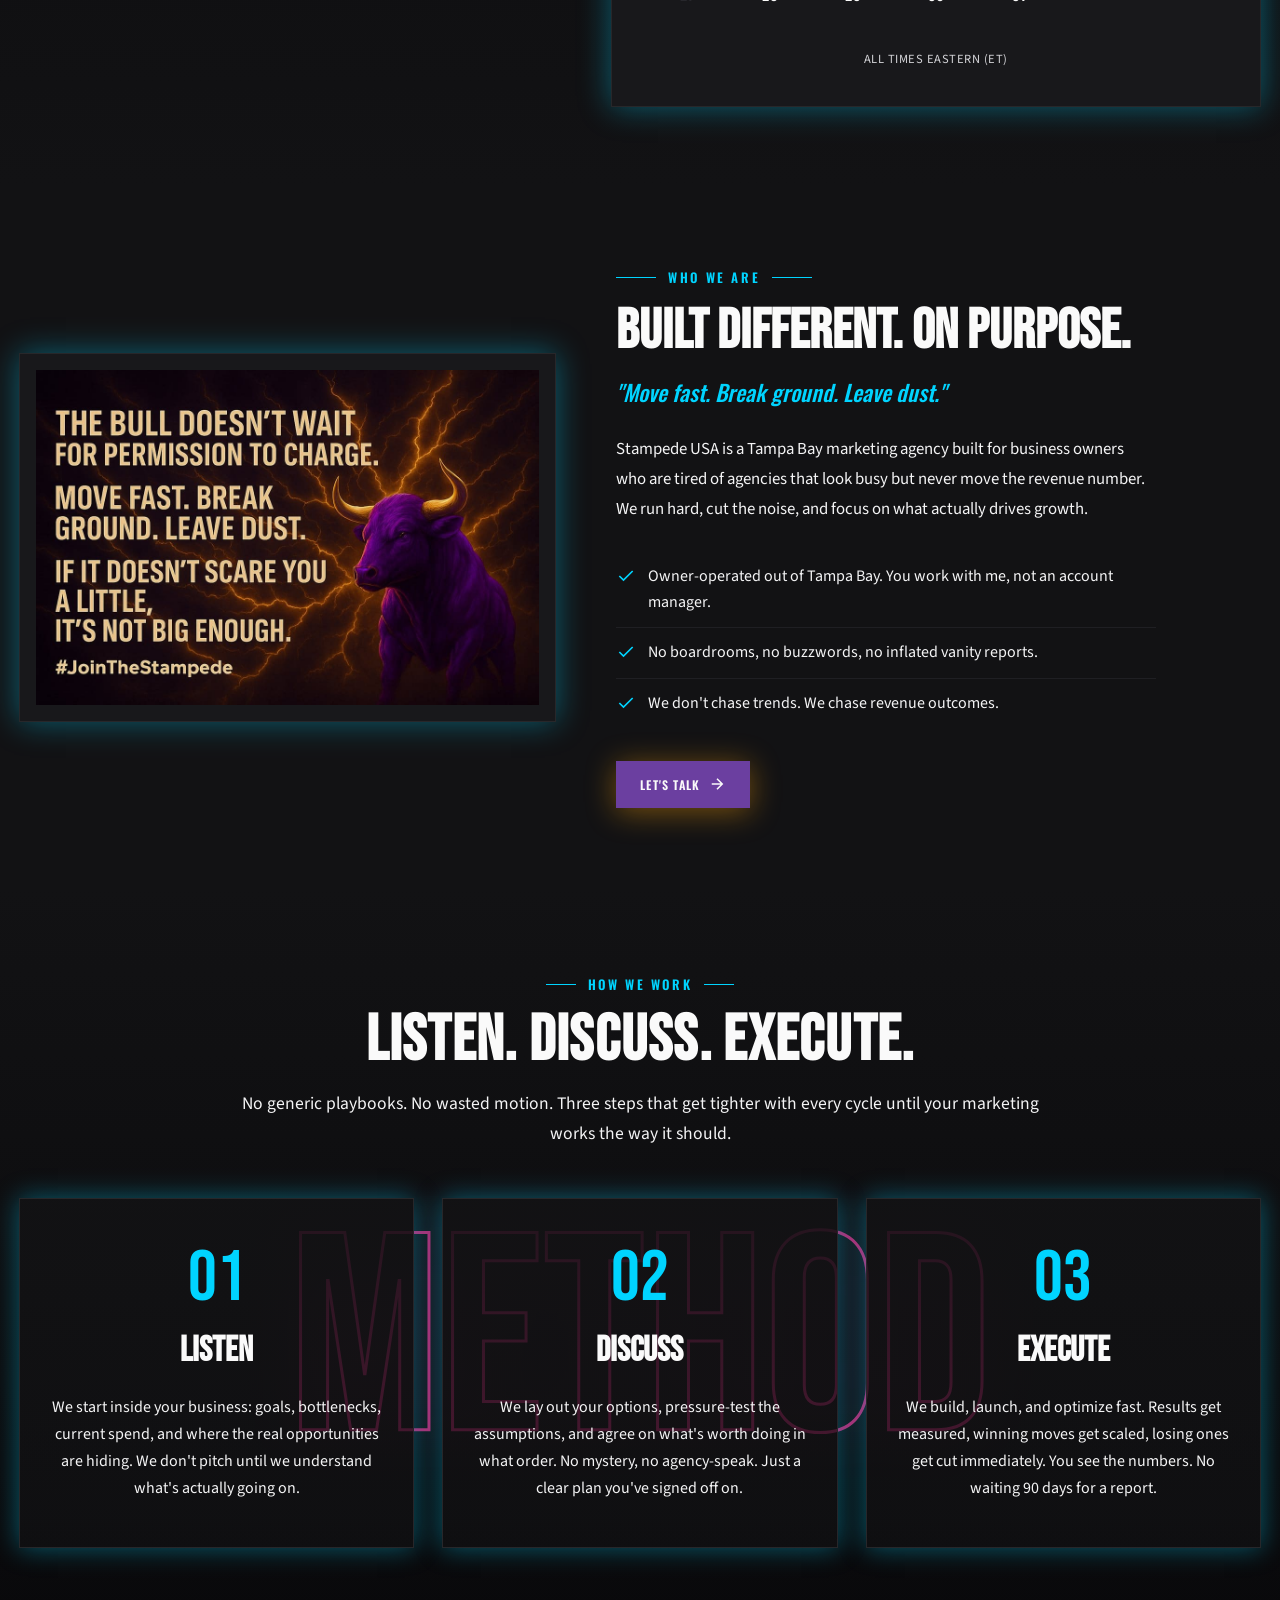
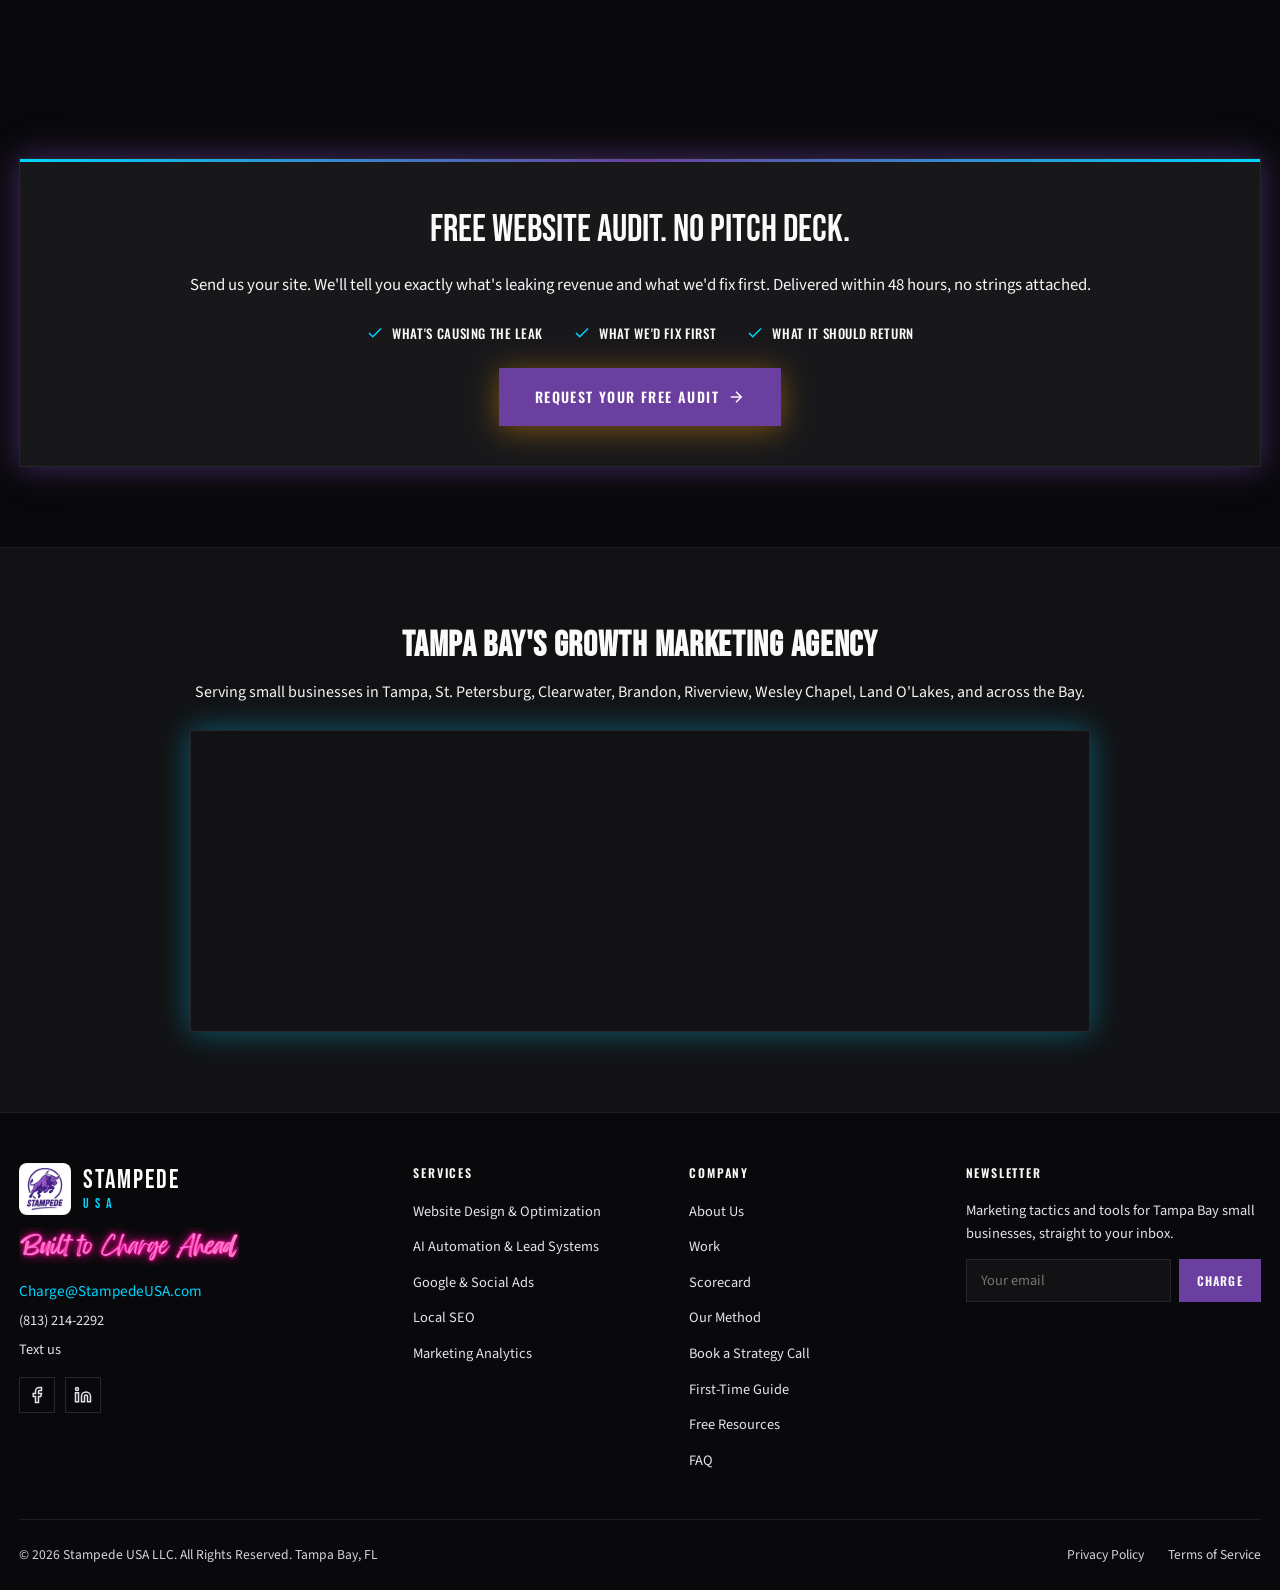
==== commit e3ad6bb6: "Hero h1: the reader's outcome, not the agency's values 'Strategy. Execution. Revenue.' was three abs" ====
--- a/index.html
+++ b/index.html
@@ -237,9 +237,9 @@
     <div class="stmp-hero-content">
       <div class="stmp-hero-kicker" aria-hidden="true">Tampa Bay &bull; Battle-Tested &bull; Results-Driven</div>
       <h1 class="stmp-hero-headline">
-        <span>Strategy.</span>
-        <span>Execution.</span>
-        <span>Revenue.</span>
+        <span>Get found.</span>
+        <span>Get chosen.</span>
+        <span>Get paid.</span>
       </h1>
       <p class="stmp-hero-sub">We build websites, then go get the free traffic you're already entitled to instead of paying for it. Then the follow-up that happens whether you remember or not, and the reporting that tells you which of it actually worked. Small businesses all along the I-4 corridor, from St. Pete through Tampa and Lakeland to Orlando.</p>
       <p class="stmp-hero-tagline">Marketing That Hits Like a Charging Bull.</p>
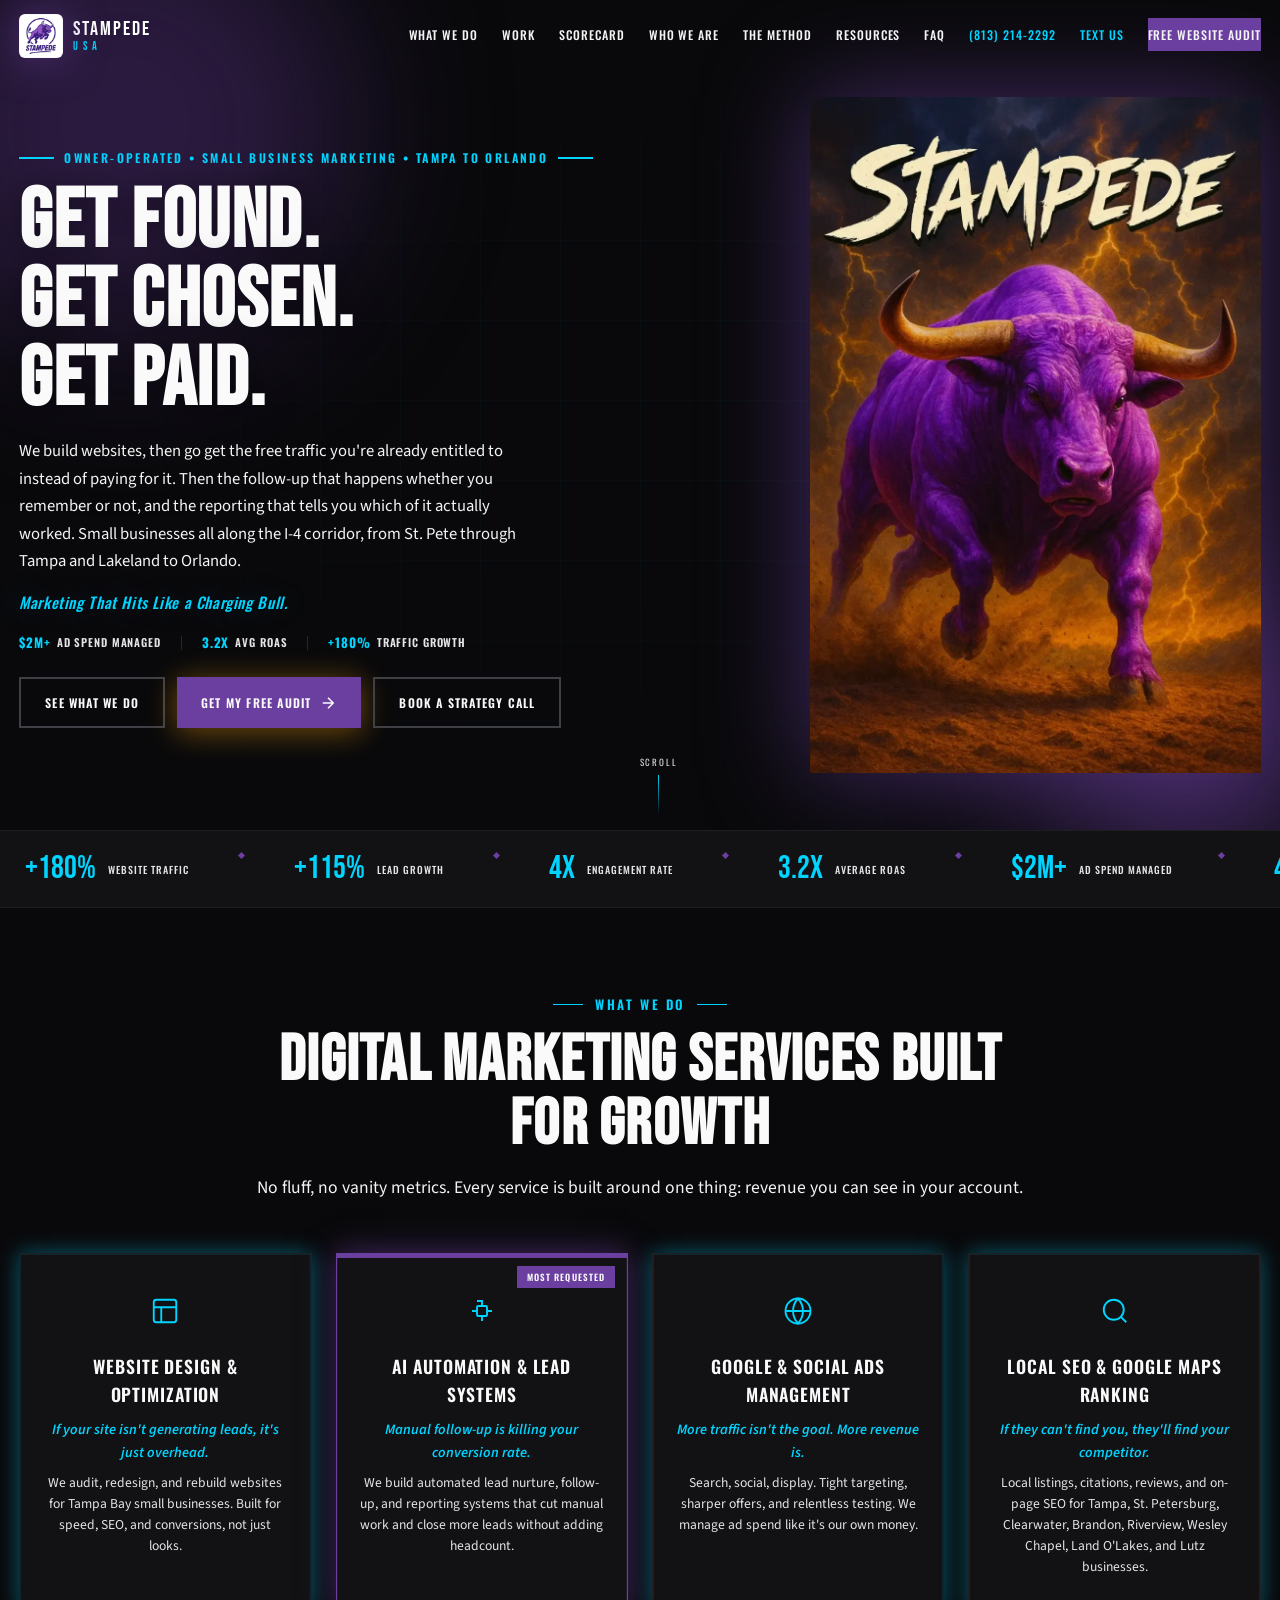
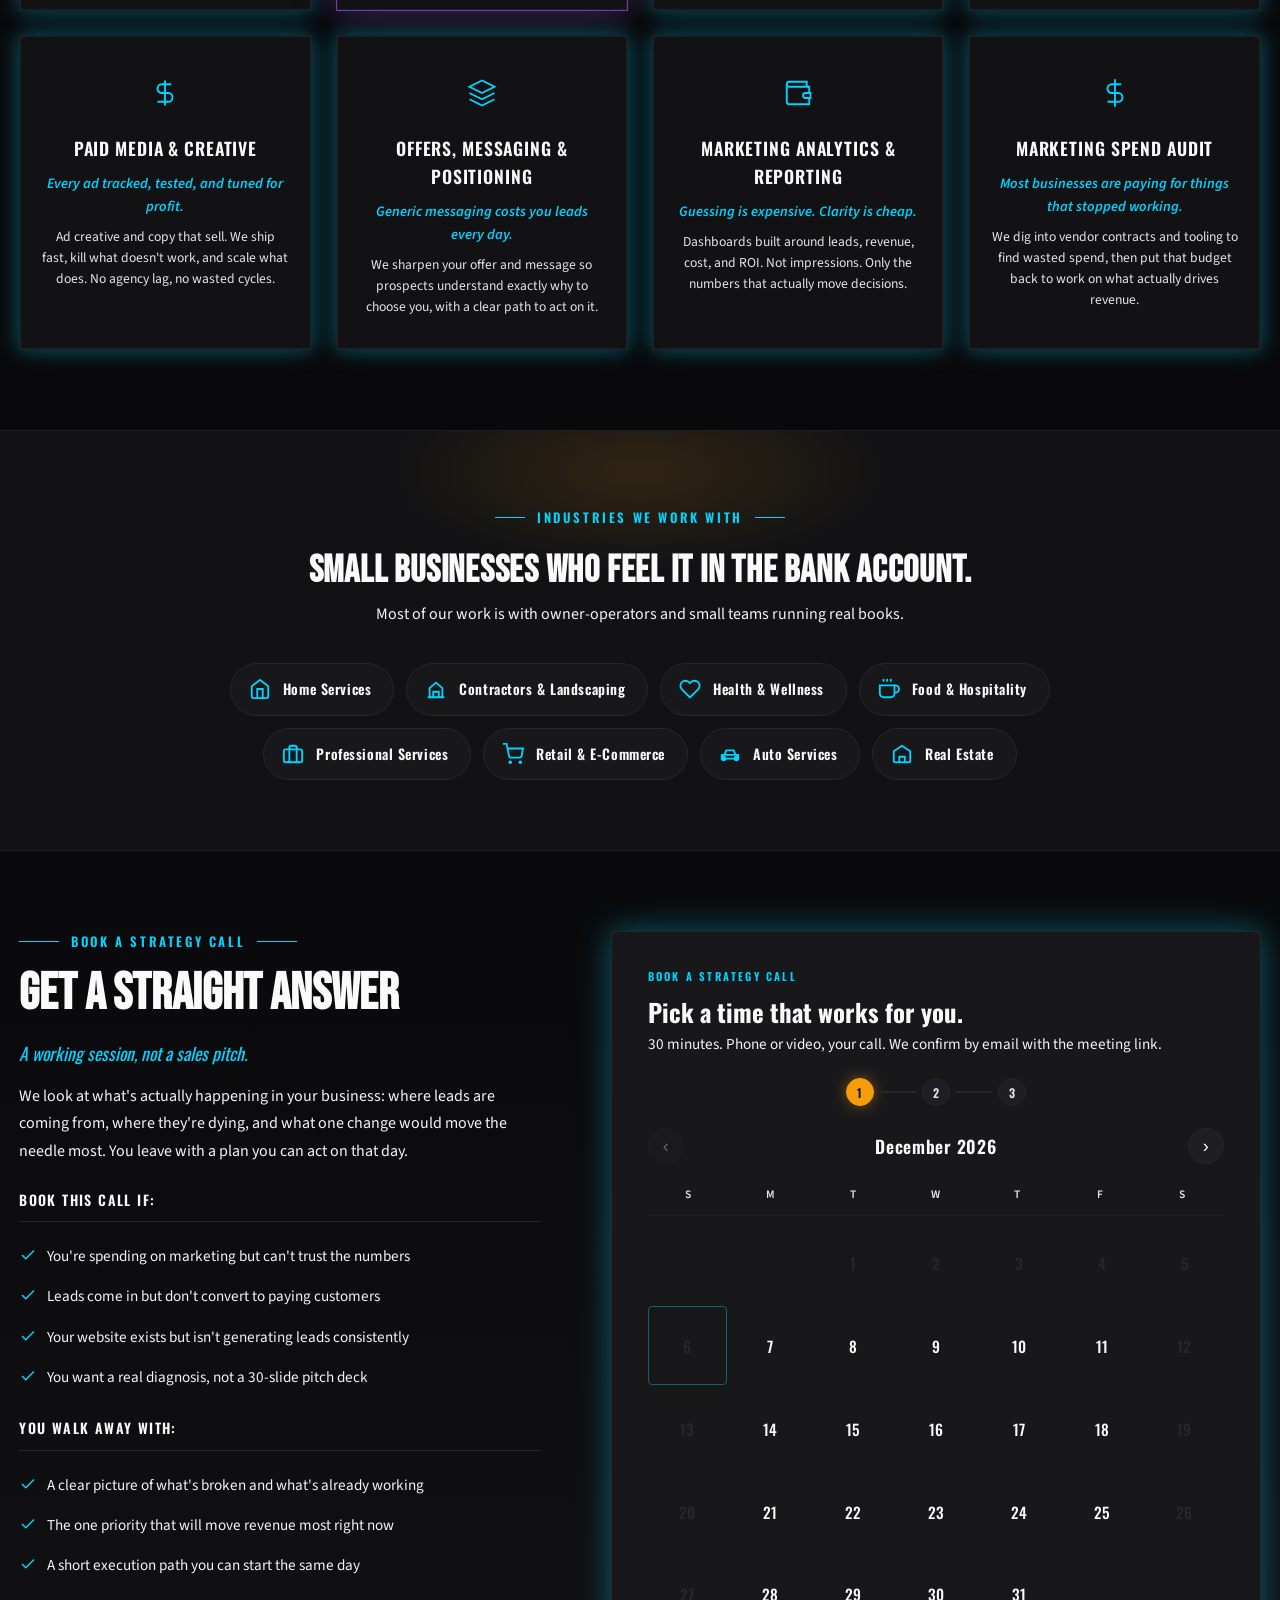
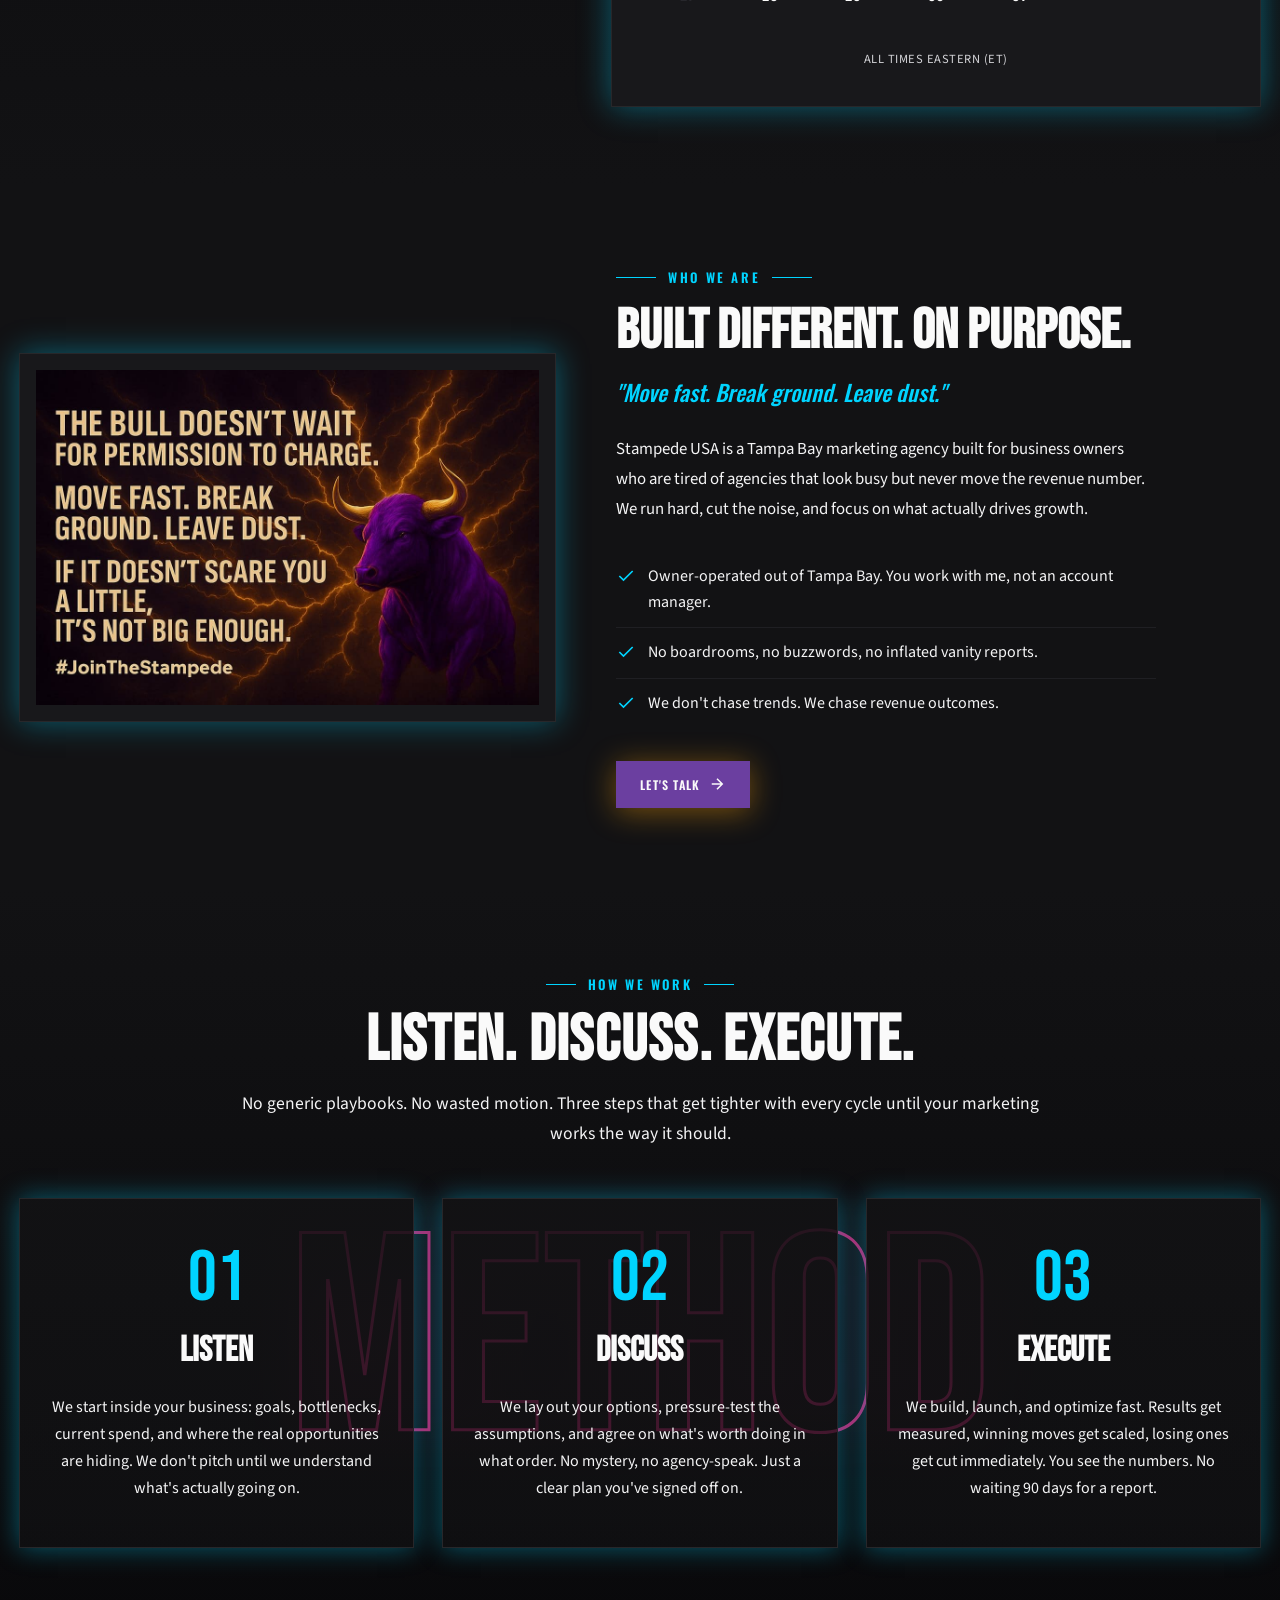
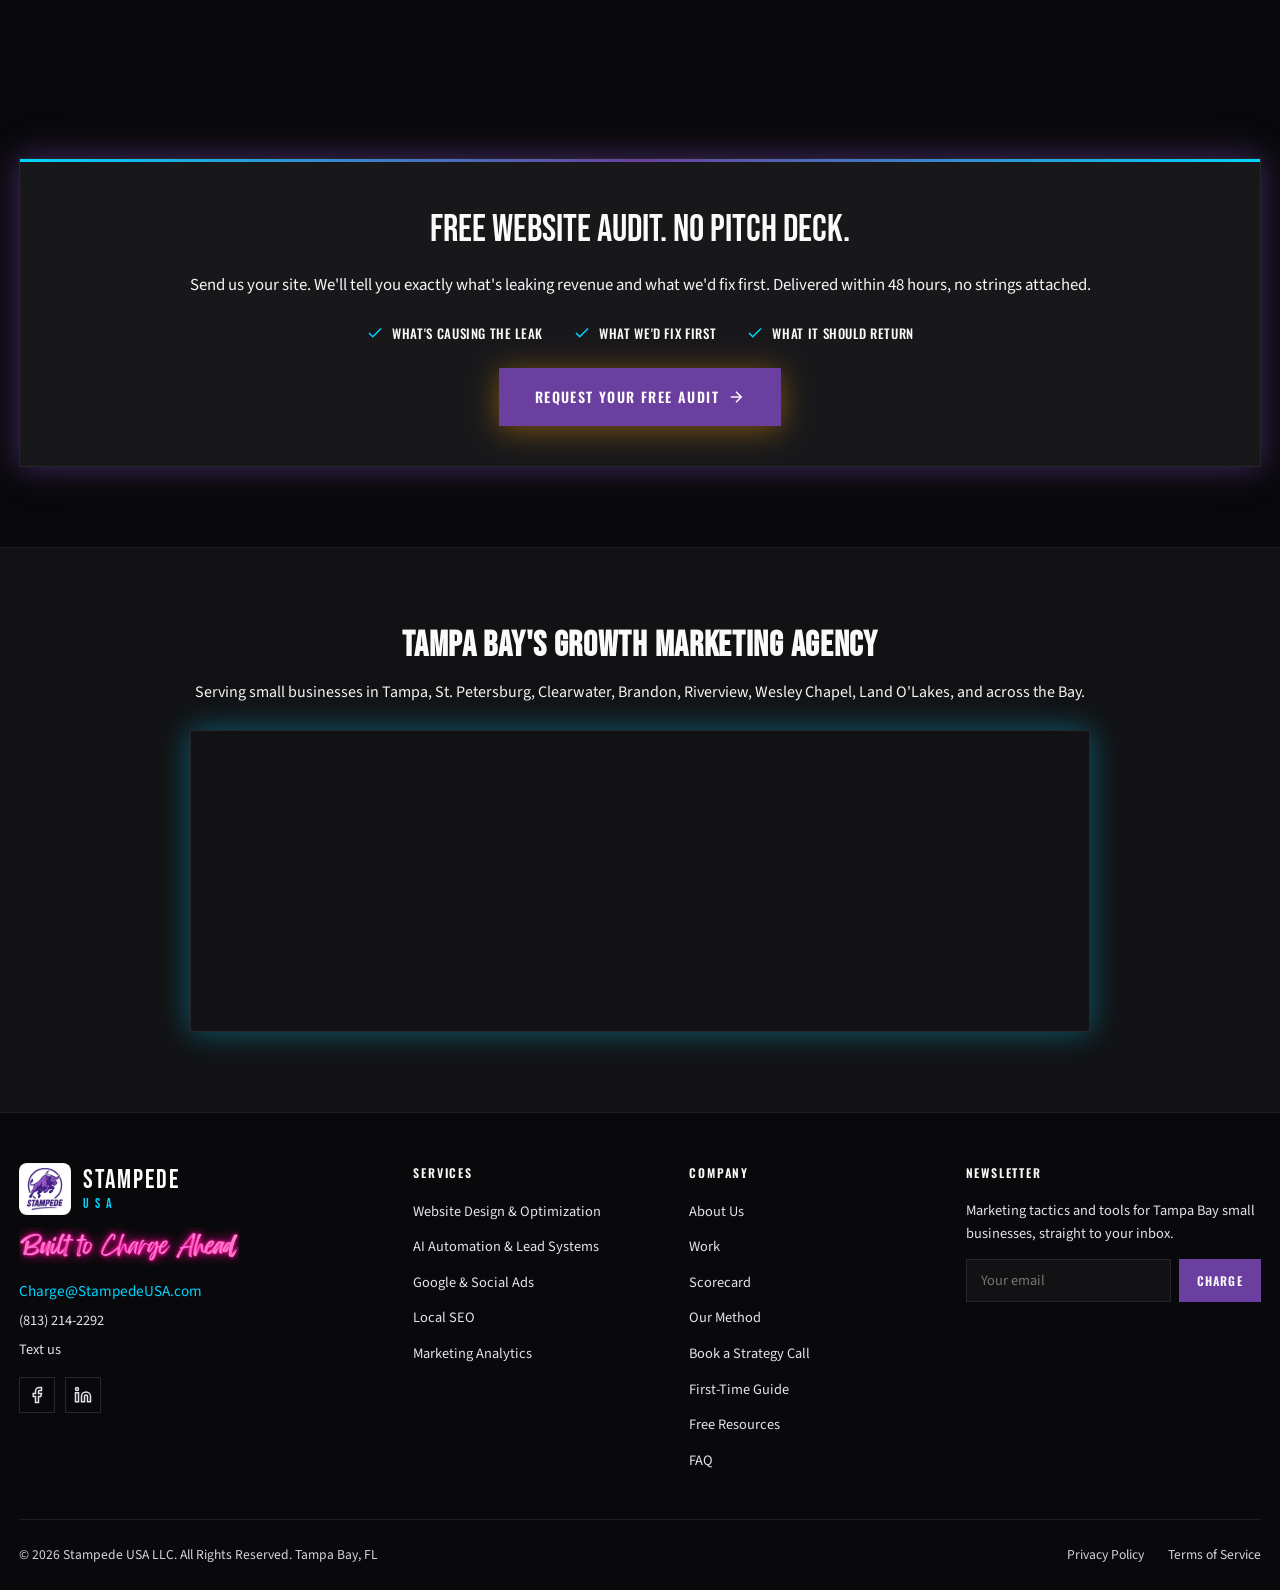
==== commit 8607f685: "Hero kicker: the keyword work the h1 gave up, plus the one claim nobody can copy Two jobs in one lin" ====
--- a/index.html
+++ b/index.html
@@ -235,7 +235,7 @@
   <div class="stmp-hero-orb stmp-hero-orb-3" aria-hidden="true"></div>
   <div class="stmp-hero-container">
     <div class="stmp-hero-content">
-      <div class="stmp-hero-kicker" aria-hidden="true">Tampa Bay &bull; Battle-Tested &bull; Results-Driven</div>
+      <div class="stmp-hero-kicker">Owner-operated &bull; Small business marketing &bull; Tampa to Orlando</div>
       <h1 class="stmp-hero-headline">
         <span>Get found.</span>
         <span>Get chosen.</span>
